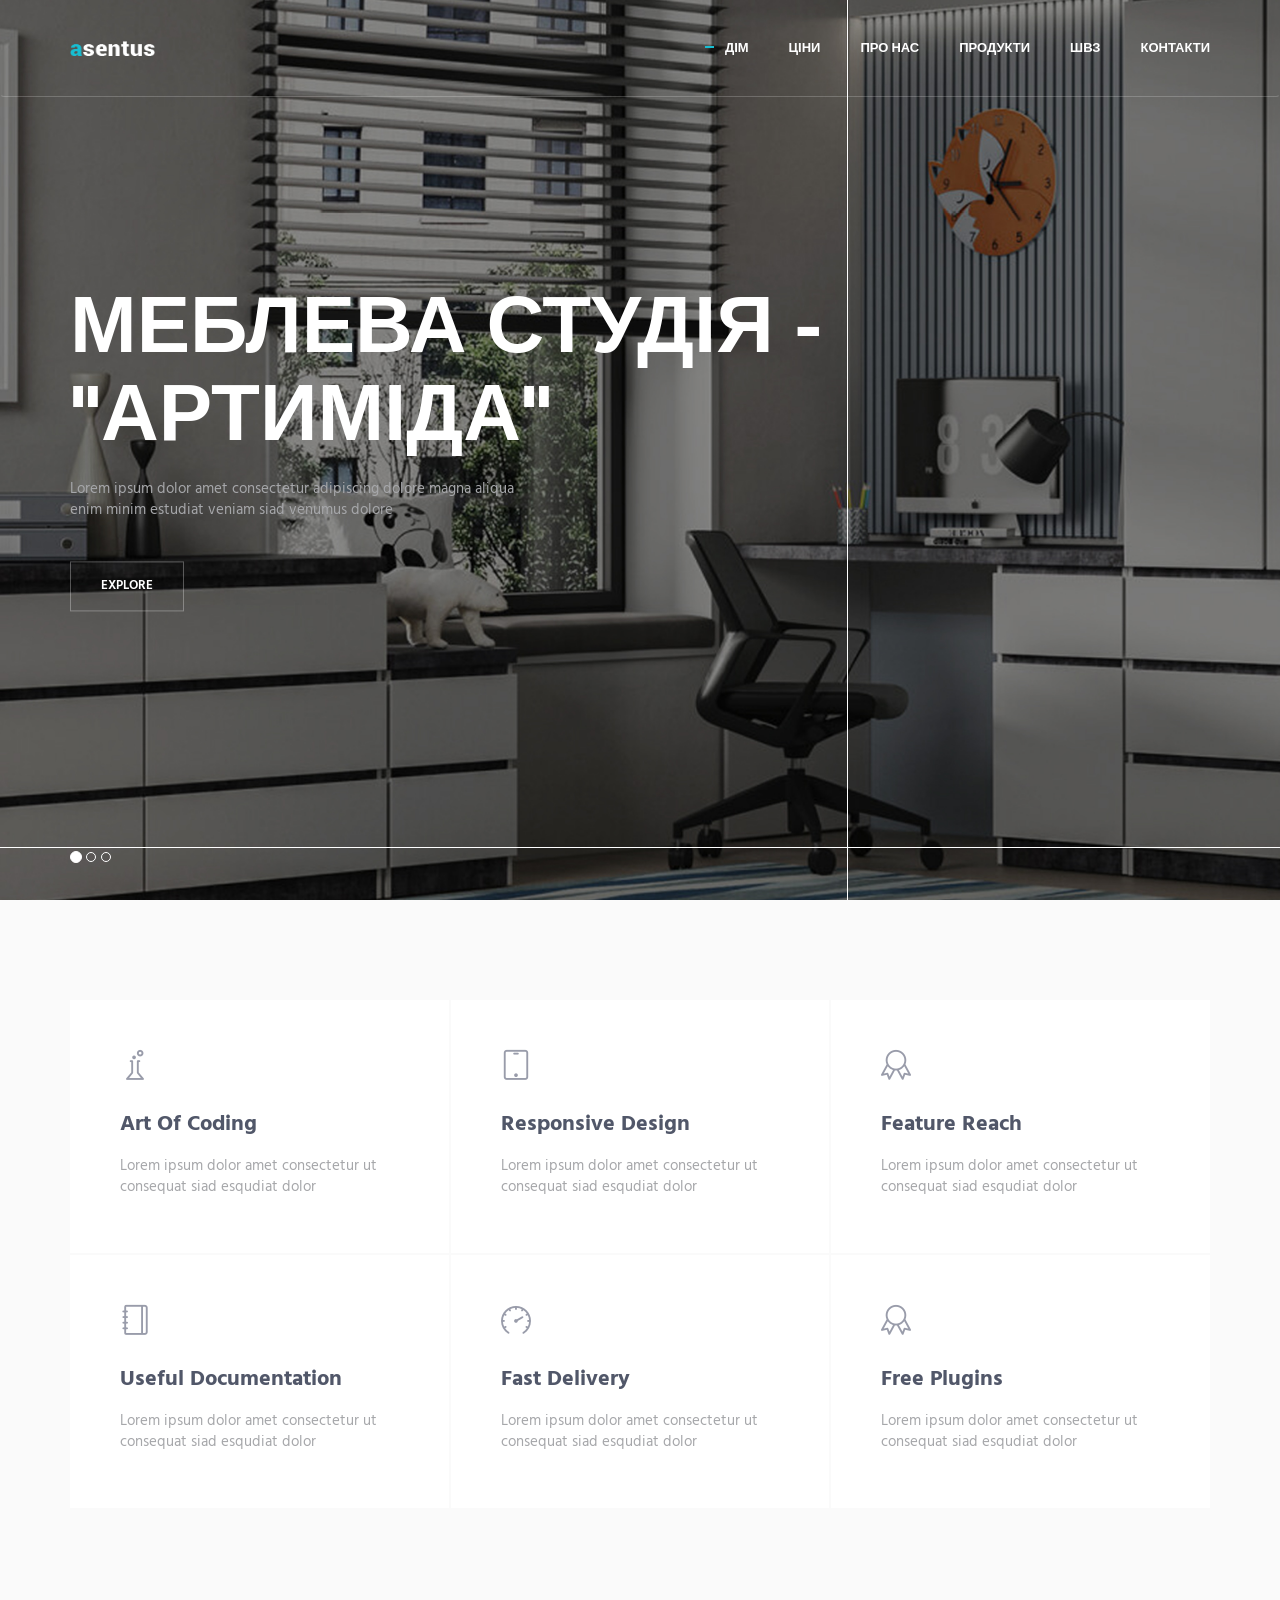
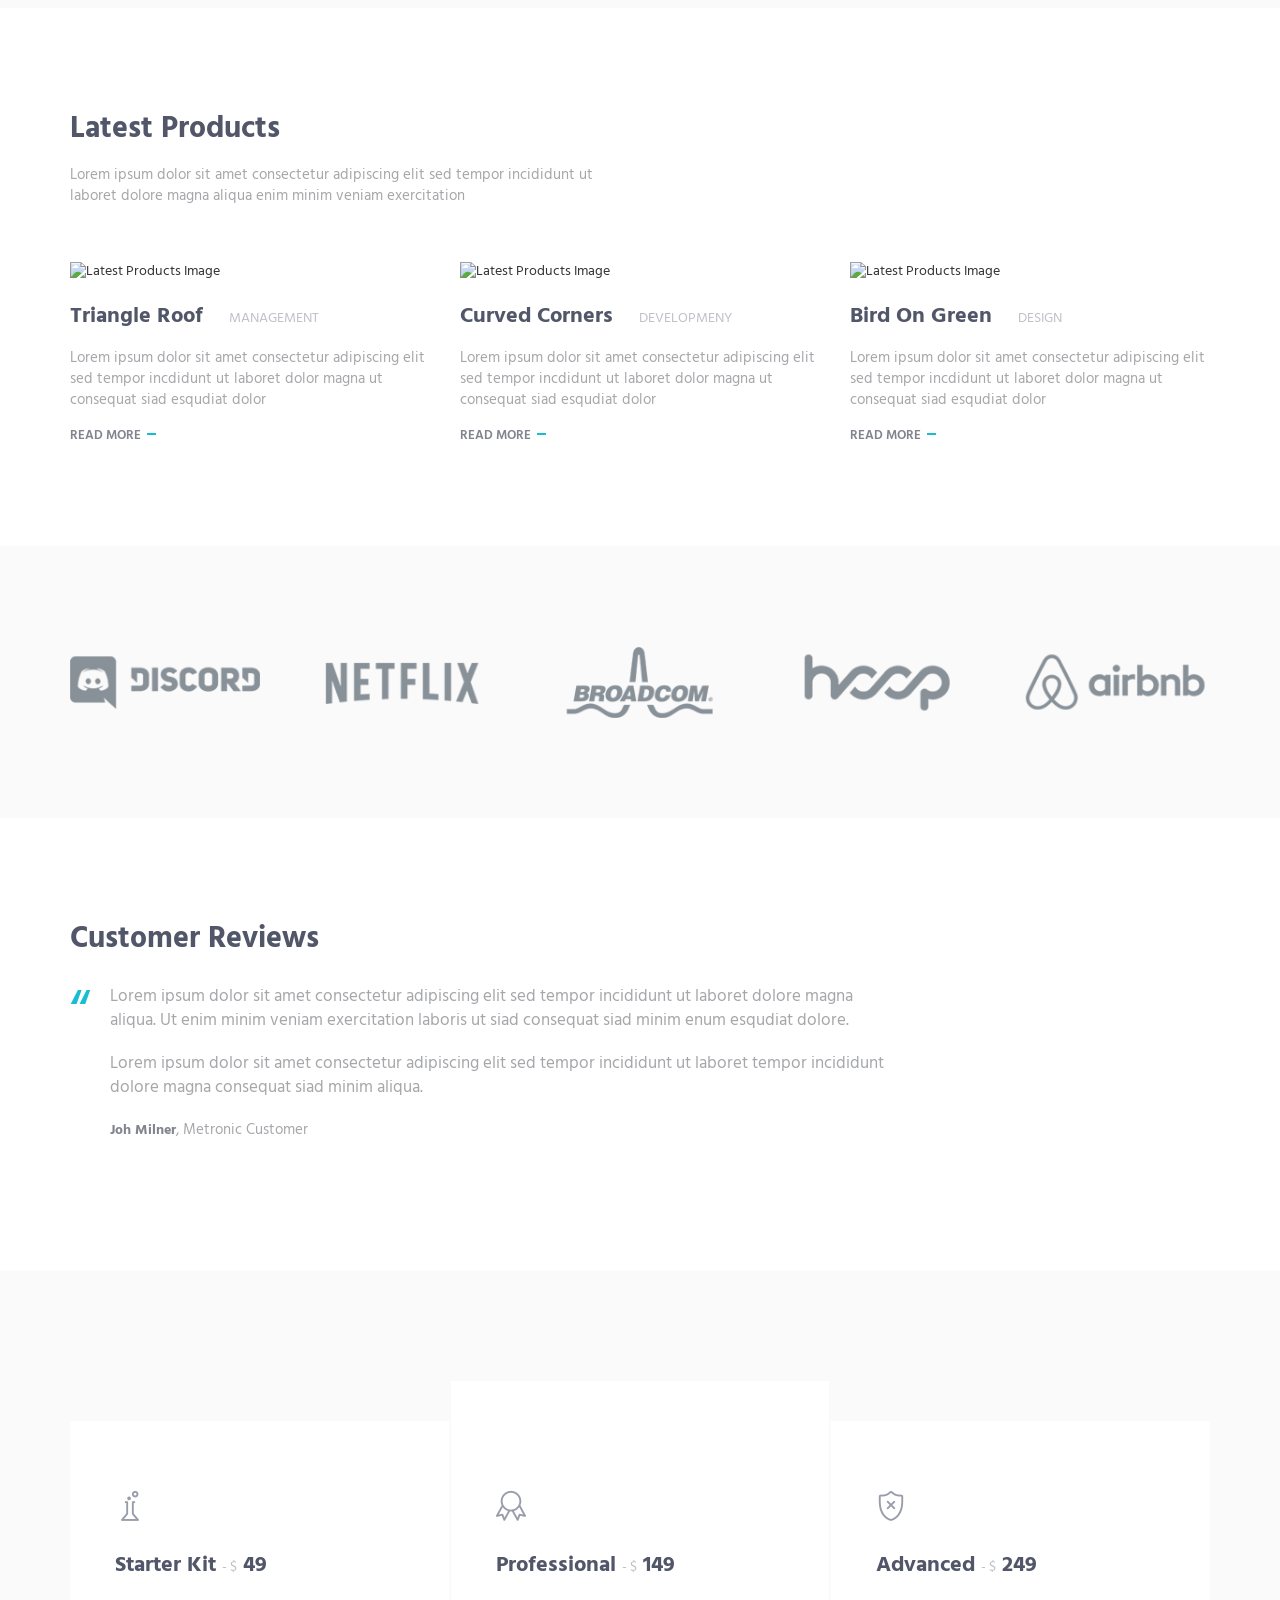
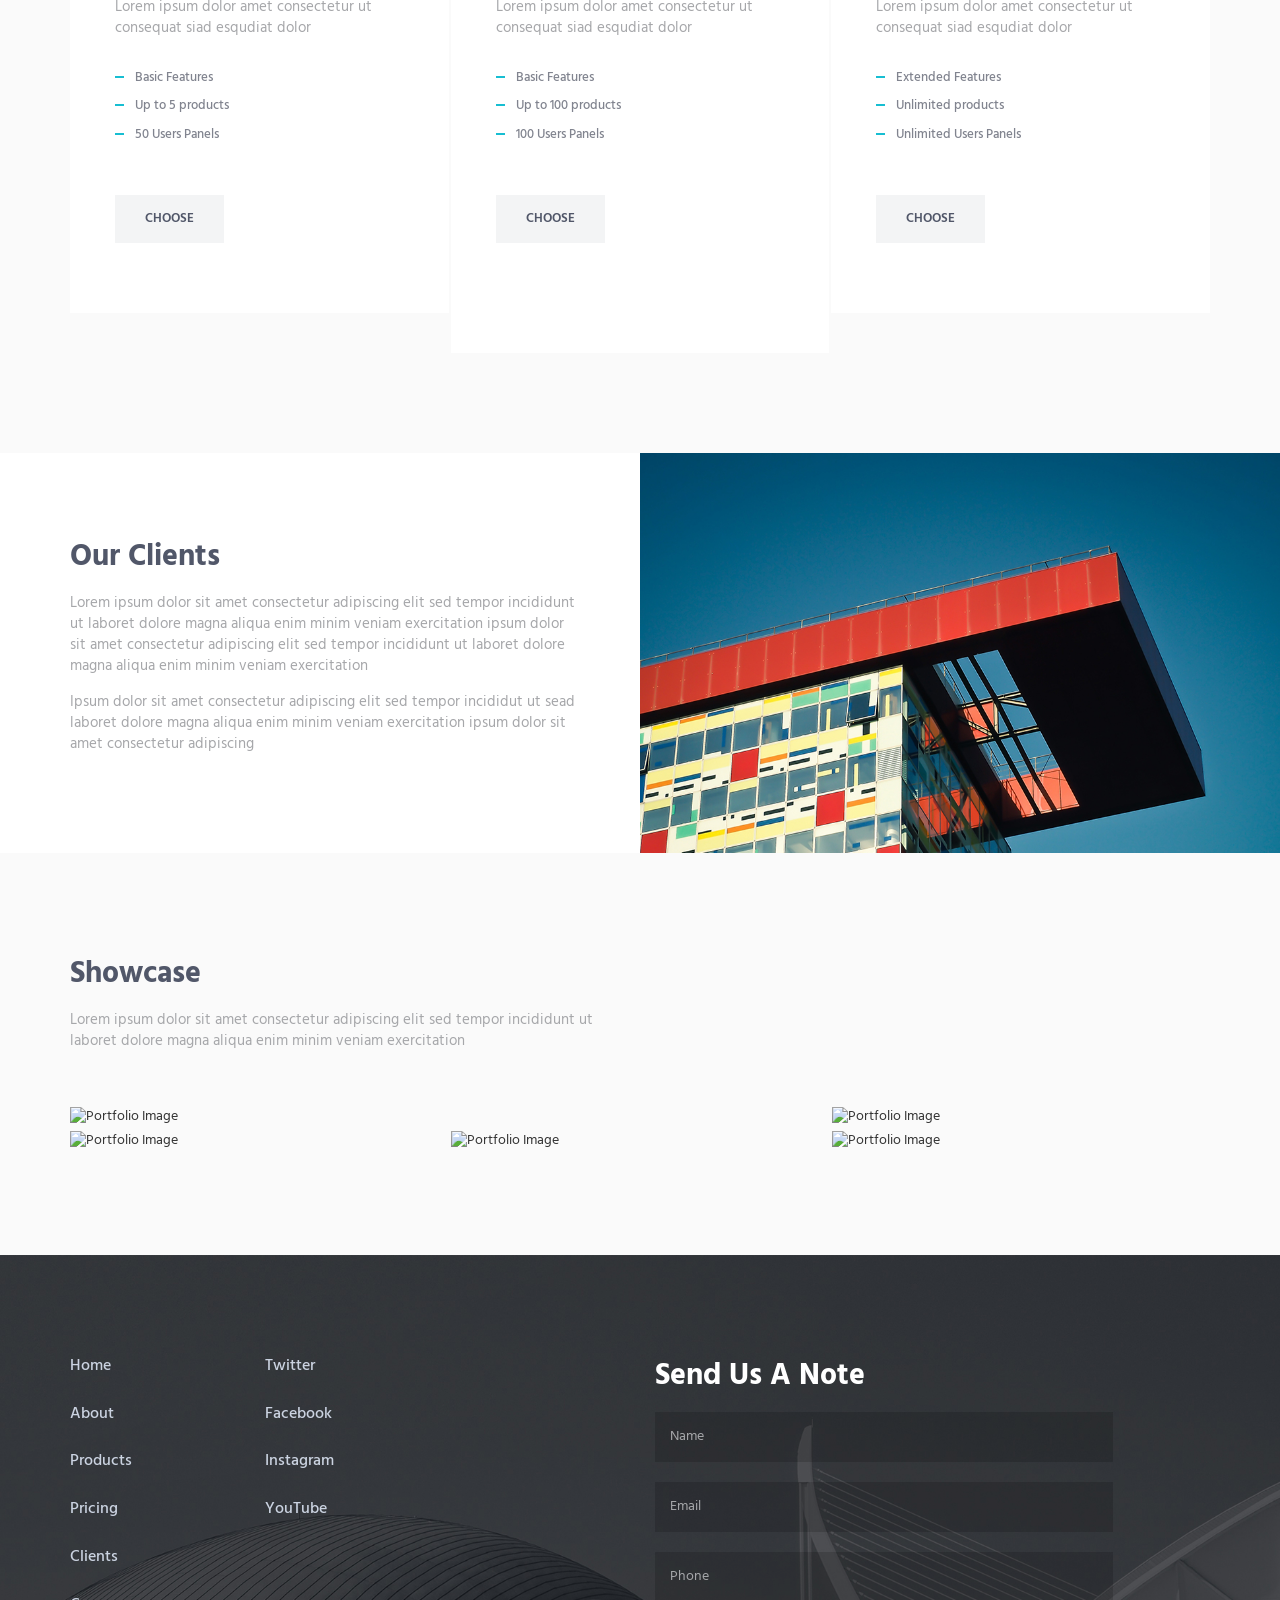
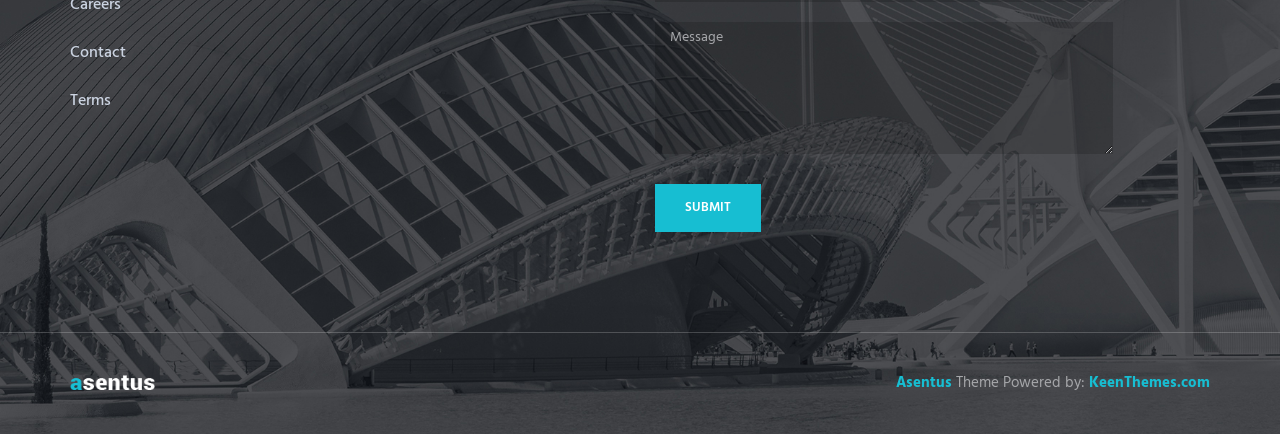
==== index.html @ 4f0d7fb8 "10" ====
<!DOCTYPE html>
<!-- ==============================
    Project:        Metronic "Asentus" Frontend Freebie - Responsive HTML Template Based On Twitter Bootstrap 3.3.4
    Version:        1.0
    Author:         KeenThemes
    Primary use:    Corporate, Business Themes.
    Email:          support@keenthemes.com
    Follow:         http://www.twitter.com/keenthemes
    Like:           http://www.facebook.com/keenthemes
    Website:        http://www.keenthemes.com
    Premium:        Premium Metronic Admin Theme: http://themeforest.net/item/metronic-responsive-admin-dashboard-template/4021469?ref=keenthemes
================================== -->
<html lang="en" class="no-js">
    <!-- BEGIN HEAD -->
    <head>
        <meta charset="utf-8"/>
        <title>Metronic "Asentus" Frontend Freebie</title>
        <meta http-equiv="X-UA-Compatible" content="IE=edge">
        <meta content="width=device-width, initial-scale=1" name="viewport"/>
        <meta content="" name="description"/>
        <meta content="" name="author"/>

        <!-- GLOBAL MANDATORY STYLES -->
        <link href="http://fonts.googleapis.com/css?family=Hind:300,400,500,600,700" rel="stylesheet" type="text/css">
        <link href="vendor/simple-line-icons/simple-line-icons.min.css" rel="stylesheet" type="text/css"/>
        <link href="vendor/bootstrap/css/bootstrap.min.css" rel="stylesheet" type="text/css"/>

        <!-- PAGE LEVEL PLUGIN STYLES -->
        <link href="css/animate.css" rel="stylesheet">
        <link href="vendor/swiper/css/swiper.min.css" rel="stylesheet" type="text/css"/>

        <!-- THEME STYLES -->
        <link href="css/layout.min.css" rel="stylesheet" type="text/css"/>

        <!-- Favicon -->
        <link rel="shortcut icon" href="favicon.ico"/>
    </head>
    <!-- END HEAD -->

    <!-- BODY -->
    <body>

        <!--========== HEADER ==========-->
        <header class="header navbar-fixed-top">
            <!-- Navbar -->
            <nav class="navbar" role="navigation">
                <div class="container">
                    <!-- Brand and toggle get grouped for better mobile display -->
                    <div class="menu-container">
                        <button type="button" class="navbar-toggle" data-toggle="collapse" data-target=".nav-collapse">
                            <span class="sr-only">Toggle navigation</span>
                            <span class="toggle-icon"></span>
                        </button>

                        <!-- Logo -->
                        <div class="logo">
                            <a class="logo-wrap" href="index.html">
                                <img class="logo-img logo-img-main" src="img/logo.png" alt="Asentus Logo">
                                <img class="logo-img logo-img-active" src="img/logo-dark.png" alt="Asentus Logo">
                            </a>
                        </div>
                        <!-- End Logo -->
                    </div>

                    <!-- Collect the nav links, forms, and other content for toggling -->
                    <div class="collapse navbar-collapse nav-collapse">
                        <div class="menu-container">
                            <ul class="navbar-nav navbar-nav-right">
                                <li class="nav-item"><a class="nav-item-child nav-item-hover active" href="index.html">Дім</a></li>
                                <li class="nav-item"><a class="nav-item-child nav-item-hover" href="pricing.html">Ціни</a></li>
                                <li class="nav-item"><a class="nav-item-child nav-item-hover" href="about.html">Про нас</a></li>
                                <li class="nav-item"><a class="nav-item-child nav-item-hover" href="products.html">Продукти</a></li>
                                <li class="nav-item"><a class="nav-item-child nav-item-hover" href="faq.html">ШВЗ</a></li>
                                <li class="nav-item"><a class="nav-item-child nav-item-hover" href="contact.html">Контакти</a></li>
                            </ul>
                        </div>
                    </div>
                    <!-- End Navbar Collapse -->
                </div>
            </nav>
            <!-- Navbar -->
        </header>
        <!--========== END HEADER ==========-->

        <!--========== SLIDER ==========-->
        <div id="carousel-example-generic" class="carousel slide" data-ride="carousel">
            <div class="container">
                <!-- Indicators -->
                <ol class="carousel-indicators">
                    <li data-target="#carousel-example-generic" data-slide-to="0" class="active"></li>
                    <li data-target="#carousel-example-generic" data-slide-to="1"></li>
                    <li data-target="#carousel-example-generic" data-slide-to="2"></li>
                </ol>
            </div>

            <!-- Wrapper for slides -->
            <div class="carousel-inner" role="listbox">
                <div class="item active">
                    <img class="img-responsive" src="img/1920x1080/mebels_fon.jpg" alt="Slider Image">
                    <div class="container">
                        <div class="carousel-centered">
                            <div class="margin-b-40">
                                <h1 class="carousel-title">Меблева студія - "Артиміда"</h1>
                                <p>Lorem ipsum dolor amet consectetur adipiscing dolore magna aliqua <br/> enim minim estudiat veniam siad venumus dolore</p>
                            </div>
                            <a href="#" class="btn-theme btn-theme-sm btn-white-brd text-uppercase">Explore</a>
                        </div>
                    </div>
                </div>
                
                <div class="item">
                    <img class="img-responsive" src="img/1920x1080/02.jpg" alt="Slider Image">
                    <div class="container">
                        <div class="carousel-centered">
                            <div class="margin-b-40">
                                <h2 class="carousel-title">Hi-Tech Design</h2>
                                <p>Lorem ipsum dolor amet consectetur adipiscing dolore magna aliqua <br/> enim minim estudiat veniam siad venumus dolore</p>
                            </div>
                            <a href="#" class="btn-theme btn-theme-sm btn-white-brd text-uppercase">Explore</a>
                        </div>
                    </div>
                </div>

                <div class="item">
                    <img class="img-responsive" src="img/1920x1080/02.jpg" alt="Slider Image">
                    <div class="container">
                        <div class="carousel-centered">
                            <div class="margin-b-40">
                                <h2 class="carousel-title">Hi-Tech Design</h2>
                                <p>Lorem ipsum dolor amet consectetur adipiscing dolore magna aliqua <br/> enim minim estudiat veniam siad venumus dolore</p>
                            </div>
                            <a href="#" class="btn-theme btn-theme-sm btn-white-brd text-uppercase">Explore</a>
                        </div>
                    </div>
                </div>

            </div>
        </div>
        <!--========== SLIDER ==========-->

        <!--========== PAGE LAYOUT ==========-->
        <!-- Service -->
        <div class="bg-color-sky-light" data-auto-height="true">
            <div class="content-lg container">
                <div class="row row-space-1 margin-b-2">
                    <div class="col-sm-4 sm-margin-b-2">
                        <div class="wow fadeInLeft" data-wow-duration=".3" data-wow-delay=".3s">
                            <div class="service" data-height="height">
                                <div class="service-element">
                                    <i class="service-icon icon-chemistry"></i>
                                </div>
                                <div class="service-info">
                                    <h3>Art Of Coding</h3>
                                    <p class="margin-b-5">Lorem ipsum dolor amet consectetur ut consequat siad esqudiat dolor</p>
                                </div>
                                <a href="#" class="content-wrapper-link"></a>    
                            </div>
                        </div>
                    </div>
                    <div class="col-sm-4 sm-margin-b-2">
                        <div class="wow fadeInLeft" data-wow-duration=".3" data-wow-delay=".2s">
                            <div class="service" data-height="height">
                                <div class="service-element">
                                    <i class="service-icon icon-screen-tablet"></i>
                                </div>
                                <div class="service-info">
                                    <h3>Responsive Design</h3>
                                    <p class="margin-b-5">Lorem ipsum dolor amet consectetur ut consequat siad esqudiat dolor</p>
                                </div>
                                <a href="#" class="content-wrapper-link"></a>    
                            </div>
                        </div>
                    </div>
                    <div class="col-sm-4">
                        <div class="wow fadeInLeft" data-wow-duration=".3" data-wow-delay=".1s">
                            <div class="service" data-height="height">
                                <div class="service-element">
                                    <i class="service-icon icon-badge"></i>
                                </div>
                                <div class="service-info">
                                    <h3>Feature Reach</h3>
                                    <p class="margin-b-5">Lorem ipsum dolor amet consectetur ut consequat siad esqudiat dolor</p>
                                </div>
                                <a href="#" class="content-wrapper-link"></a>    
                            </div>
                        </div>
                    </div>
                </div>
                <!--// end row -->

                <div class="row row-space-1">
                    <div class="col-sm-4 sm-margin-b-2">
                        <div class="wow fadeInLeft" data-wow-duration=".3" data-wow-delay=".4s">
                            <div class="service" data-height="height">
                                <div class="service-element">
                                    <i class="service-icon icon-notebook"></i>
                                </div>
                                <div class="service-info">
                                    <h3>Useful Documentation</h3>
                                    <p class="margin-b-5">Lorem ipsum dolor amet consectetur ut consequat siad esqudiat dolor</p>
                                </div>
                                <a href="#" class="content-wrapper-link"></a>    
                            </div>
                        </div>
                    </div>
                    <div class="col-sm-4 sm-margin-b-2">
                        <div class="wow fadeInLeft" data-wow-duration=".3" data-wow-delay=".5s">
                            <div class="service" data-height="height">
                                <div class="service-element">
                                    <i class="service-icon icon-speedometer"></i>
                                </div>
                                <div class="service-info">
                                    <h3>Fast Delivery</h3>
                                    <p class="margin-b-5">Lorem ipsum dolor amet consectetur ut consequat siad esqudiat dolor</p>
                                </div>
                                <a href="#" class="content-wrapper-link"></a>    
                            </div>
                        </div>
                    </div>
                    <div class="col-sm-4">
                        <div class="wow fadeInLeft" data-wow-duration=".3" data-wow-delay=".6s">
                            <div class="service" data-height="height">
                                <div class="service-element">
                                    <i class="service-icon icon-badge"></i>
                                </div>
                                <div class="service-info">
                                    <h3>Free Plugins</h3>
                                    <p class="margin-b-5">Lorem ipsum dolor amet consectetur ut consequat siad esqudiat dolor</p>
                                </div>
                                <a href="#" class="content-wrapper-link"></a>    
                            </div>
                        </div>
                    </div>
                </div>
                <!--// end row -->
            </div>
        </div>
        <!-- End Service -->

        <!-- Latest Products -->
        <div class="content-lg container">
            <div class="row margin-b-40">
                <div class="col-sm-6">
                    <h2>Latest Products</h2>
                    <p>Lorem ipsum dolor sit amet consectetur adipiscing elit sed tempor incididunt ut laboret dolore magna aliqua enim minim veniam exercitation</p>
                </div>
            </div>
            <!--// end row -->

            <div class="row">
                <!-- Latest Products -->
                <div class="col-sm-4 sm-margin-b-50">
                    <div class="margin-b-20">
                        <div class="wow zoomIn" data-wow-duration=".3" data-wow-delay=".1s">
                            <img class="img-responsive" src="img/970x647/01.jpg" alt="Latest Products Image">
                        </div>
                    </div>
                    <h4><a href="#">Triangle Roof</a> <span class="text-uppercase margin-l-20">Management</span></h4>
                    <p>Lorem ipsum dolor sit amet consectetur adipiscing elit sed tempor incdidunt ut laboret dolor magna ut consequat siad esqudiat dolor</p>
                    <a class="link" href="#">Read More</a>
                </div>
                <!-- End Latest Products -->

                <!-- Latest Products -->
                <div class="col-sm-4 sm-margin-b-50">
                    <div class="margin-b-20">
                        <div class="wow zoomIn" data-wow-duration=".3" data-wow-delay=".1s">
                            <img class="img-responsive" src="img/970x647/02.jpg" alt="Latest Products Image">
                        </div>
                    </div>
                    <h4><a href="#">Curved Corners</a> <span class="text-uppercase margin-l-20">Developmeny</span></h4>
                    <p>Lorem ipsum dolor sit amet consectetur adipiscing elit sed tempor incdidunt ut laboret dolor magna ut consequat siad esqudiat dolor</p>
                    <a class="link" href="#">Read More</a>
                </div>
                <!-- End Latest Products -->

                <!-- Latest Products -->
                <div class="col-sm-4 sm-margin-b-50">
                    <div class="margin-b-20">
                        <div class="wow zoomIn" data-wow-duration=".3" data-wow-delay=".1s">
                            <img class="img-responsive" src="img/970x647/03.jpg" alt="Latest Products Image">
                        </div>
                    </div>
                    <h4><a href="#">Bird On Green</a> <span class="text-uppercase margin-l-20">Design</span></h4>
                    <p>Lorem ipsum dolor sit amet consectetur adipiscing elit sed tempor incdidunt ut laboret dolor magna ut consequat siad esqudiat dolor</p>
                    <a class="link" href="#">Read More</a>
                </div>
                <!-- End Latest Products -->
            </div>
            <!--// end row -->
        </div>
        <!-- End Latest Products -->

        <!-- Clients -->
        <div class="bg-color-sky-light">
            <div class="content-lg container">
                <!-- Swiper Clients -->
                <div class="swiper-slider swiper-clients">
                    <!-- Swiper Wrapper -->
                    <div class="swiper-wrapper">
                        <div class="swiper-slide">
                            <img class="swiper-clients-img" src="img/clients/01.png" alt="Clients Logo">
                        </div>
                        <div class="swiper-slide">
                            <img class="swiper-clients-img" src="img/clients/02.png" alt="Clients Logo">
                        </div>
                        <div class="swiper-slide">
                            <img class="swiper-clients-img" src="img/clients/03.png" alt="Clients Logo">
                        </div>
                        <div class="swiper-slide">
                            <img class="swiper-clients-img" src="img/clients/04.png" alt="Clients Logo">
                        </div>
                        <div class="swiper-slide">
                            <img class="swiper-clients-img" src="img/clients/05.png" alt="Clients Logo">
                        </div>
                        <div class="swiper-slide">
                            <img class="swiper-clients-img" src="img/clients/06.png" alt="Clients Logo">
                        </div>
                    </div>
                    <!-- End Swiper Wrapper -->
                </div>
                <!-- End Swiper Clients -->
            </div>
        </div>
        <!-- End Clients -->

        <!-- Testimonials -->
        <div class="content-lg container">
            <div class="row">
                <div class="col-sm-9">
                    <h2>Customer Reviews</h2>

                    <!-- Swiper Testimonials -->
                    <div class="swiper-slider swiper-testimonials">
                        <!-- Swiper Wrapper -->
                        <div class="swiper-wrapper">
                            <div class="swiper-slide">
                                <blockquote class="blockquote">
                                    <div class="margin-b-20">
                                        Lorem ipsum dolor sit amet consectetur adipiscing elit sed tempor incididunt ut laboret dolore magna aliqua. Ut enim minim veniam exercitation laboris ut siad consequat siad minim enum esqudiat dolore.
                                    </div>
                                    <div class="margin-b-20">
                                        Lorem ipsum dolor sit amet consectetur adipiscing elit sed tempor incididunt ut laboret tempor incididunt dolore magna consequat siad minim aliqua.
                                    </div>
                                    <p><span class="fweight-700 color-link">Joh Milner</span>, Metronic Customer</p>
                                </blockquote>
                            </div>
                            <div class="swiper-slide">
                                <blockquote class="blockquote">
                                    <div class="margin-b-20">
                                        Duis aute irure dolor in reprehenderit in voluptate velit esse cillum dolore eu fugiat nulla pariatur. Excepteur sint occaecat cupidatat non proident, sunt in culpa qui officia deserunt mollit anim id est laborum.
                                    </div>
                                    <div class="margin-b-20">
                                        Ut enim ad minim veniam, quis nostrud exercitation ullamco laboris nisi ut aliquip ex ea commodo consequat.
                                    </div>
                                    <p><span class="fweight-700 color-link">Alex Clarson</span>, Metronic Customer</p>
                                </blockquote>
                            </div>
                        </div>
                        <!-- End Swiper Wrapper -->

                        <!-- Pagination -->
                        <div class="swiper-testimonials-pagination"></div>
                    </div>
                    <!-- End Swiper Testimonials -->
                </div>
            </div>
            <!--// end row -->
        </div>
        <!-- End Testimonials -->

        <!-- Pricing -->
        <div class="bg-color-sky-light">
            <div class="content-lg container">
                <div class="row row-space-1">
                    <div class="col-sm-4 sm-margin-b-2">
                        <!-- Pricing -->
                        <div class="pricing">
                            <div class="margin-b-30">
                                <i class="pricing-icon icon-chemistry"></i>
                                <h3>Starter Kit <span> - $</span> 49</h3>
                                <p>Lorem ipsum dolor amet consectetur ut consequat siad esqudiat dolor</p>
                            </div>
                            <ul class="list-unstyled pricing-list margin-b-50">
                                <li class="pricing-list-item">Basic Features</li>
                                <li class="pricing-list-item">Up to 5 products</li>
                                <li class="pricing-list-item">50 Users Panels</li>
                            </ul>
                            <a href="pricing.html" class="btn-theme btn-theme-sm btn-default-bg text-uppercase">Choose</a>
                        </div>
                        <!-- End Pricing -->
                    </div>
                    <div class="col-sm-4 sm-margin-b-2">
                        <!-- Pricing -->
                        <div class="pricing pricing-active">
                            <div class="margin-b-30">
                                <i class="pricing-icon icon-badge"></i>
                                <h3>Professional <span> - $</span> 149</h3>
                                <p>Lorem ipsum dolor amet consectetur ut consequat siad esqudiat dolor</p>
                            </div>
                            <ul class="list-unstyled pricing-list margin-b-50">
                                <li class="pricing-list-item">Basic Features</li>
                                <li class="pricing-list-item">Up to 100 products</li>
                                <li class="pricing-list-item">100 Users Panels</li>
                            </ul>
                            <a href="pricing.html" class="btn-theme btn-theme-sm btn-default-bg text-uppercase">Choose</a>
                        </div>
                        <!-- End Pricing -->
                    </div>
                    <div class="col-sm-4">
                        <!-- Pricing -->
                        <div class="pricing">
                            <div class="margin-b-30">
                                <i class="pricing-icon icon-shield"></i>
                                <h3>Advanced <span> - $</span> 249</h3>
                                <p>Lorem ipsum dolor amet consectetur ut consequat siad esqudiat dolor</p>
                            </div>
                            <ul class="list-unstyled pricing-list margin-b-50">
                                <li class="pricing-list-item">Extended Features</li>
                                <li class="pricing-list-item">Unlimited products</li>
                                <li class="pricing-list-item">Unlimited Users Panels</li>
                            </ul>
                            <a href="pricing.html" class="btn-theme btn-theme-sm btn-default-bg text-uppercase">Choose</a>
                        </div>
                        <!-- End Pricing -->
                    </div>
                </div>
                <!--// end row -->
            </div>
        </div>
        <!-- End Pricing -->

        <!-- Promo Section -->
        <div class="promo-section overflow-h">
            <div class="container">
                <div class="clearfix">
                    <div class="ver-center">
                        <div class="ver-center-aligned">
                            <div class="promo-section-col">
                                <h2>Our Clients</h2>
                                <p>Lorem ipsum dolor sit amet consectetur adipiscing elit sed tempor incididunt ut laboret dolore magna aliqua enim minim veniam exercitation ipsum dolor sit amet consectetur adipiscing elit sed tempor incididunt ut laboret dolore magna aliqua enim minim veniam exercitation</p>
                                <p>Ipsum dolor sit amet consectetur adipiscing elit sed tempor incididut ut sead laboret dolore magna aliqua enim minim veniam exercitation ipsum dolor sit amet consectetur adipiscing</p>
                            </div>
                        </div>
                    </div>
                </div>
            </div>
            <div class="promo-section-img-right">
                <img class="img-responsive" src="img/970x970/01.jpg" alt="Content Image">
            </div>
        </div>
        <!-- End Promo Section -->

        <!-- Work -->
        <div class="bg-color-sky-light overflow-h">
            <div class="content-lg container">
                <div class="row margin-b-40">
                    <div class="col-sm-6">
                        <h2>Showcase</h2>
                        <p>Lorem ipsum dolor sit amet consectetur adipiscing elit sed tempor incididunt ut laboret dolore magna aliqua enim minim veniam exercitation</p>
                    </div>
                </div>
                <!--// end row -->

                <!-- Masonry Grid -->
                <div class="masonry-grid">
                    <div class="masonry-grid-sizer col-xs-6 col-sm-6 col-md-1"></div>
                    <div class="masonry-grid-item col-xs-12 col-sm-6 col-md-8">
                        <!-- Work -->
                        <div class="work wow fadeInUp" data-wow-duration=".3" data-wow-delay=".1s">
                            <div class="work-overlay">
                                <img class="full-width img-responsive" src="img/800x400/01.jpg" alt="Portfolio Image">
                            </div>
                            <div class="work-content">
                                <h3 class="color-white margin-b-5">Art Of Coding</h3>
                                <p class="color-white margin-b-0">Lorem ipsum dolor sit amet consectetur adipiscing</p>
                            </div>
                            <a class="content-wrapper-link" href="#"></a>
                        </div>
                        <!-- End Work -->
                    </div>
                    <div class="masonry-grid-item col-xs-6 col-sm-6 col-md-4">
                        <!-- Work -->
                        <div class="work wow fadeInUp" data-wow-duration=".3" data-wow-delay=".2s">
                            <div class="work-overlay">
                                <img class="full-width img-responsive" src="img/397x400/01.jpg" alt="Portfolio Image">
                            </div>
                            <div class="work-content">
                                <h3 class="color-white margin-b-5">Clean Design</h3>
                                <p class="color-white margin-b-0">Lorem ipsum dolor sit amet consectetur adipiscing</p>
                            </div>
                            <a class="content-wrapper-link" href="#"></a>
                        </div>
                        <!-- End Work -->
                    </div>
                    <div class="masonry-grid-item col-xs-6 col-sm-6 col-md-4">
                        <!-- Work -->
                        <div class="work wow fadeInUp" data-wow-duration=".3" data-wow-delay=".3s">
                            <div class="work-overlay">
                                <img class="full-width img-responsive" src="img/397x300/01.jpg" alt="Portfolio Image">
                            </div>
                            <div class="work-content">
                                <h3 class="color-white margin-b-5">Clean Design</h3>
                                <p class="color-white margin-b-0">Lorem ipsum dolor sit amet consectetur adipiscing</p>
                            </div>
                            <a class="content-wrapper-link" href="#"></a>
                        </div>
                        <!-- End Work -->
                    </div>
                    <div class="masonry-grid-item col-xs-6 col-sm-6 col-md-4">
                        <!-- Work -->
                        <div class="work wow fadeInUp" data-wow-duration=".3" data-wow-delay=".4s">
                            <div class="work-overlay">
                                <img class="full-width img-responsive" src="img/397x300/02.jpg" alt="Portfolio Image">
                            </div>
                            <div class="work-content">
                                <h3 class="color-white margin-b-5">Clean Design</h3>
                                <p class="color-white margin-b-0">Lorem ipsum dolor sit amet consectetur adipiscing</p>
                            </div>
                            <a class="content-wrapper-link" href="#"></a>
                        </div>
                        <!-- End Work -->
                    </div>
                    <div class="masonry-grid-item col-xs-6 col-sm-6 col-md-4">
                        <!-- Work -->
                        <div class="work wow fadeInUp" data-wow-duration=".3" data-wow-delay=".5s">
                            <div class="work-overlay">
                                <img class="full-width img-responsive" src="img/397x300/03.jpg" alt="Portfolio Image">
                            </div>
                            <div class="work-content">
                                <h3 class="color-white margin-b-5">Clean Design</h3>
                                <p class="color-white margin-b-0">Lorem ipsum dolor sit amet consectetur adipiscing</p>
                            </div>
                            <a class="content-wrapper-link" href="#"></a>
                        </div>
                        <!-- End Work -->
                    </div>
                </div>
                <!-- End Masonry Grid -->
            </div>
        </div>
        <!-- End Work -->
        <!--========== END PAGE LAYOUT ==========-->

        <!--========== FOOTER ==========-->
        <footer class="footer">
            <!-- Links -->
            <div class="footer-seperator">
                <div class="content-lg container">
                    <div class="row">
                        <div class="col-sm-2 sm-margin-b-50">
                            <!-- List -->
                            <ul class="list-unstyled footer-list">
                                <li class="footer-list-item"><a class="footer-list-link" href="#">Home</a></li>
                                <li class="footer-list-item"><a class="footer-list-link" href="#">About</a></li>
                                <li class="footer-list-item"><a class="footer-list-link" href="#">Products</a></li>
                                <li class="footer-list-item"><a class="footer-list-link" href="#">Pricing</a></li>
                                <li class="footer-list-item"><a class="footer-list-link" href="#">Clients</a></li>
                                <li class="footer-list-item"><a class="footer-list-link" href="#">Careers</a></li>
                                <li class="footer-list-item"><a class="footer-list-link" href="#">Contact</a></li>
                                <li class="footer-list-item"><a class="footer-list-link" href="#">Terms</a></li>
                            </ul>
                            <!-- End List -->
                        </div>
                        <div class="col-sm-4 sm-margin-b-30">
                            <!-- List -->
                            <ul class="list-unstyled footer-list">
                                <li class="footer-list-item"><a class="footer-list-link" href="#">Twitter</a></li>
                                <li class="footer-list-item"><a class="footer-list-link" href="#">Facebook</a></li>
                                <li class="footer-list-item"><a class="footer-list-link" href="#">Instagram</a></li>
                                <li class="footer-list-item"><a class="footer-list-link" href="#">YouTube</a></li>
                            </ul>
                            <!-- End List -->
                        </div>
                        <div class="col-sm-5 sm-margin-b-30">
                            <h2 class="color-white">Send Us A Note</h2>
                            <input type="text" class="form-control footer-input margin-b-20" placeholder="Name" required>
                            <input type="email" class="form-control footer-input margin-b-20" placeholder="Email" required>
                            <input type="text" class="form-control footer-input margin-b-20" placeholder="Phone" required>
                            <textarea class="form-control footer-input margin-b-30" rows="6" placeholder="Message" required></textarea>
                            <button type="submit" class="btn-theme btn-theme-sm btn-base-bg text-uppercase">Submit</button>
                        </div>
                    </div>
                    <!--// end row -->
                </div>
            </div>
            <!-- End Links -->

            <!-- Copyright -->
            <div class="content container">
                <div class="row">
                    <div class="col-xs-6">
                        <img class="footer-logo" src="img/logo.png" alt="Asentus Logo">
                    </div>
                    <div class="col-xs-6 text-right">
                        <p class="margin-b-0"><a class="color-base fweight-700" href="http://keenthemes.com/preview/asentus/">Asentus</a> Theme Powered by: <a class="color-base fweight-700" href="http://www.keenthemes.com/">KeenThemes.com</a></p>
                    </div>
                </div>
                <!--// end row -->
            </div>
            <!-- End Copyright -->
        </footer>
        <!--========== END FOOTER ==========-->

        <!-- Back To Top -->
        <a href="javascript:void(0);" class="js-back-to-top back-to-top">Top</a>

        <!-- JAVASCRIPTS(Load javascripts at bottom, this will reduce page load time) -->
        <!-- CORE PLUGINS -->
        <script src="vendor/jquery.min.js" type="text/javascript"></script>
        <script src="vendor/jquery-migrate.min.js" type="text/javascript"></script>
        <script src="vendor/bootstrap/js/bootstrap.min.js" type="text/javascript"></script>

        <!-- PAGE LEVEL PLUGINS -->
        <script src="vendor/jquery.easing.js" type="text/javascript"></script>
        <script src="vendor/jquery.back-to-top.js" type="text/javascript"></script>
        <script src="vendor/jquery.smooth-scroll.js" type="text/javascript"></script>
        <script src="vendor/jquery.wow.min.js" type="text/javascript"></script>
        <script src="vendor/swiper/js/swiper.jquery.min.js" type="text/javascript"></script>
        <script src="vendor/masonry/jquery.masonry.pkgd.min.js" type="text/javascript"></script>
        <script src="vendor/masonry/imagesloaded.pkgd.min.js" type="text/javascript"></script>

        <!-- PAGE LEVEL SCRIPTS -->
        <script src="js/layout.min.js" type="text/javascript"></script>
        <script src="js/components/wow.min.js" type="text/javascript"></script>
        <script src="js/components/swiper.min.js" type="text/javascript"></script>
        <script src="js/components/masonry.min.js" type="text/javascript"></script>

    </body>
    <!-- END BODY -->
</html>
---- css/layout.min.css ----
@charset "UTF-8";.blockquote,.btn-theme,p{line-height:1.4}.btn-theme.active.focus,.btn-theme.active:focus,.btn-theme.focus,.btn-theme:active.focus,.btn-theme:active:focus,.btn-theme:focus,:active,:focus,a,a:active,a:focus,a:hover{outline:0}.btn-theme:hover,.service .service-element,.service .service-info,.service:hover .service-element,.service:hover .service-info{transition-duration:.3s;transition-property:all;transition-timing-function:cubic-bezier(.7,1,.7,1)}.blockquote,.header .nav-item-child,.link,a,body,em,h1,h2,h3,h4,h5,h6,li,li a,p,span{font-family:Hind,sans-serif}.back-to-top:focus,.back-to-top:hover,.btn-theme.focus,.btn-theme:focus,.btn-theme:hover,.content-wrapper-link,.header .logo-wrap:focus,.header .logo-wrap:hover,a:active,a:focus,a:hover,h1>a:focus,h2>a:focus,h3>a:focus,h4>a:focus,h5>a:focus,h6>a:focus{text-decoration:none}.back-to-top,.carousel-title,.header .nav-item-child,.link{text-transform:uppercase}.container-full-width:after,.masonry-grid:after{clear:both}html{overflow-x:hidden}body,html,html a{-webkit-font-smoothing:antialiased}p{font-size:15px;font-weight:400;color:#a6a7aa;margin-bottom:15px}em,li,li a{font-size:16px;font-weight:500;color:#515769}a{color:#81848f}a:active,a:focus,a:hover{color:#999caa}.link{position:relative;font-size:13px;font-weight:600}.link:after{position:absolute;top:8px;right:-15px;width:9px;height:2px;background:#17bed2;content:" "}span{font-size:14px;font-weight:400;color:#bfc1c7}h1,h2,h3,h4,h5,h6{font-weight:700;color:#515769;line-height:1.4;margin:0 0 15px}h1>a,h2>a,h3>a,h4>a,h5>a,h6>a{color:#515769}h1>a:hover,h2>a:hover,h3>a:hover,h4>a:hover,h5>a:hover,h6>a:hover{color:#999caa;text-decoration:none}h1{font-size:40px}h2{font-size:30px}h3,h4{font-size:22px}::selection{color:#fff;background:#17bed2;text-shadow:none}::-webkit-selection{color:#fff;background:#17bed2;text-shadow:none}::-moz-selection{color:#fff;background:#17bed2;text-shadow:none}.section-seperator{border-bottom:1px solid #edf0f2}.content-wrapper-link{position:absolute;top:0;left:0;right:0;bottom:0;display:block;z-index:3}.blockquote{position:relative;font-size:17px;font-weight:400;color:#a6a7aa;border-left:none;margin-left:20px}.blockquote:before{position:absolute;top:0;left:-20px;font-size:60px;display:inline-block;color:#17bed2;content:'“'}.btn-theme{position:relative;display:inline-block;text-align:center;background-image:none;border-style:solid;white-space:nowrap;vertical-align:middle;-ms-touch-action:manipulation;touch-action:manipulation;cursor:pointer;-webkit-user-select:none;-moz-user-select:none;-ms-user-select:none;user-select:none}.btn-theme.active,.btn-theme:active{background-image:none;outline:0}.btn-theme.disabled,.btn-theme[disabled],fieldset[disabled] .btn-theme{cursor:not-allowed;box-shadow:none;opacity:.65;pointer-events:none}.btn-white-brd{color:#fff;background:0 0;border-color:rgba(255,255,255,.3);border-width:1px}.btn-white-brd.focus,.btn-white-brd:focus,.btn-white-brd:hover{color:#515769;background:#fff;border-color:transparent}.btn-default-bg{color:#515769;background:#f3f4f5;border-color:transparent;border-width:0}.btn-base-bg,.btn-default-bg.focus,.btn-default-bg:focus,.btn-default-bg:hover{background:#17bed2;color:#fff;border-color:transparent}.btn-base-bg{border-width:0}.btn-base-bg.focus,.btn-base-bg:focus,.btn-base-bg:hover{color:#fff;background:#63cbd7;border-color:transparent}.footer .footer-seperator,.header .navbar{border-bottom:1px solid rgba(255,255,255,.2)}.btn-theme-sm{font-size:13px;font-weight:600;padding:15px 30px}.pricing{padding:70px 45px;background:#fff;margin-top:50px}@media (max-width:768px){.pricing{margin-top:0}}.pricing.pricing-active{padding-top:110px;padding-bottom:110px;margin-top:10px}@media (max-width:768px){.pricing.pricing-active{margin-top:0}}.pricing .pricing-icon{display:block;font-size:30px;color:#999caa;margin-bottom:30px}.pricing .pricing-list-item{position:relative;font-size:13px;color:#81848f;padding-left:20px;margin-bottom:10px}.pricing .pricing-list-item:before{position:absolute;top:7px;left:0;width:9px;height:2px;background:#17bed2;content:" ";margin-right:10px}@media (max-width:991px){.promo-section .promo-section-col{padding-top:100px;padding-bottom:100px}}@media (min-width:992px){.promo-section{position:relative;height:400px}.promo-section .promo-section-col{width:45%}.promo-section .promo-section-img-left{position:absolute;top:0;right:50%}.promo-section .promo-section-img-right{position:absolute;top:0;left:50%}.promo-section .ver-center{display:table;height:400px}.promo-section .ver-center-aligned{display:table-cell;vertical-align:middle}}.service{background:#fff;padding:50px}.service .service-element,.service .service-info{-webkit-transform:translate3d(0,0,0);-moz-transform:translate3d(0,0,0);transform:translate3d(0,0,0)}.service .service-icon{display:block;font-size:30px;color:#999caa;margin-bottom:30px}.header .logo-img,.header .logo-img-main,.header .logo-wrap{display:inline-block}.service:hover .service-element{opacity:0;-webkit-transform:translate3d(0,-100%,0);-moz-transform:translate3d(0,-100%,0);transform:translate3d(0,-100%,0)}.service:hover .service-info{-webkit-transform:translate3d(0,-30%,0);-moz-transform:translate3d(0,-30%,0);transform:translate3d(0,-30%,0)}.work,.work .work-overlay{position:relative}.work .work-content,.work .work-overlay:before{position:absolute;transition-property:all;transition-timing-function:cubic-bezier(.7,1,.7,1);transition-duration:.3s;left:0}.work .work-overlay:before{top:0;width:100%;height:100%;background:0 0;content:" "}.work .work-content{bottom:0;opacity:0;padding:25px;-webkit-transform:translate3d(0,20px,0);-moz-transform:translate3d(0,20px,0);transform:translate3d(0,20px,0)}.work:hover .work-overlay:before{background:rgba(0,0,0,.5);transition-duration:.3s;transition-property:all;transition-timing-function:cubic-bezier(.7,1,.7,1)}.work:hover .work-content{opacity:1;-webkit-transform:translate3d(0,0,0);-moz-transform:translate3d(0,0,0);transform:translate3d(0,0,0);transition-duration:.3s;transition-property:all;transition-timing-function:cubic-bezier(.7,1,.7,1)}.footer{background:url(../img/1920x1080/03.jpg) center center no-repeat;background-size:cover}.footer .footer-list{margin-bottom:0}.footer .footer-list-item{color:#cbd3e1;margin-bottom:25px}.footer .footer-list-link{color:#cbd3e1}.footer .footer-list-link:hover{color:#fff}.footer .footer-input{background:rgba(0,0,0,.15)}.footer .footer-logo{width:85px;height:auto}.navbar-fixed-top .navbar-collapse{max-height:100%}.header .navbar{margin-bottom:0;transition-duration:.3s;transition-property:all;transition-timing-function:cubic-bezier(.7,1,.7,1)}.header .navbar-toggle{width:25px;height:25px;border:none;padding:0;margin:35px 0}.header .navbar-toggle .toggle-icon{position:relative;width:21px;height:1px;display:inline-block;background:#515769;transition-duration:.3s;transition-property:all;transition-timing-function:cubic-bezier(.7,1,.7,1)}.header .navbar-toggle .toggle-icon:after,.header .navbar-toggle .toggle-icon:before{position:absolute;left:0;background:#515769;content:" "}.header .navbar-toggle .toggle-icon:before{width:10px;height:1px;bottom:10px;-webkit-transform:rotate(0);-moz-transform:rotate(0);transform:rotate(0);transition-duration:.3s;transition-property:all;transition-timing-function:cubic-bezier(.7,1,.7,1)}.header .navbar-toggle .toggle-icon:after{width:16px;height:1px;top:-5px;-webkit-transform:rotate(0);-moz-transform:rotate(0);transform:rotate(0);transition-duration:.3s;transition-property:all;transition-timing-function:cubic-bezier(.7,1,.7,1)}.header .navbar-toggle:hover .toggle-icon{background:#17bed2;transition-duration:.3s;transition-property:all;transition-timing-function:cubic-bezier(.7,1,.7,1)}.header .navbar-toggle:hover .toggle-icon:after,.header .navbar-toggle:hover .toggle-icon:before{width:21px;height:1px;background:#17bed2;transition-duration:.3s;transition-property:all;transition-timing-function:cubic-bezier(.7,1,.7,1)}.header .logo-img-active,.header .logo-img-main,.header .nav-item .nav-item-hover.active:after,.header .nav-item:hover .nav-item-hover:after{transition-duration:.4s;transition-property:all;transition-timing-function:cubic-bezier(.7,1,.7,1)}.header .navbar-toggle:hover .toggle-icon.is-clicked{background:rgba(81,87,105,0)}.header .logo{width:100px;height:100px;float:left;max-height:95px;line-height:65px}.header .logo-wrap{padding:15px 0}.header .logo-img{width:85px;height:auto;max-width:100%;max-height:100%;vertical-align:middle}.header .logo-img-active{display:none}.header .nav-item,.header .nav-item-child{display:block;position:relative}.header .navbar-nav{padding-left:0;margin-bottom:0;list-style:none}.header .nav-item:last-child .nav-item-child{padding-right:0}.header .nav-item .nav-item-hover.active:after,.header .nav-item:hover .nav-item-hover:after{opacity:1}.header .nav-item-child{font-size:13px;font-weight:600;color:#fff;line-height:55px;padding:20px;transition-duration:.3s;transition-property:all;transition-timing-function:cubic-bezier(.7,1,.7,1)}.header .nav-item-hover{position:relative}.header .nav-item-hover:after{position:absolute;top:45px;left:0;width:9px;height:2px;background:#17bed2;opacity:0;content:" ";transition-duration:.4s;transition-property:all;transition-timing-function:cubic-bezier(.7,1,.7,1)}@media (max-width:991px){.header{background:#fff}.header .navbar-toggle{display:block}.header .navbar-collapse.collapse{display:none!important}.header .navbar-collapse.collapse.in{display:block!important}.header .nav-collapse{padding-left:0;padding-right:0}.header .navbar-nav{margin:0;float:none}.header .navbar-nav .nav-item{float:none}.header .menu-container:after,.header .menu-container:before{content:" ";display:table}.header .menu-container:after{clear:both}.header .logo .logo-img-main{display:none}.header .logo .logo-img-active{display:inline-block}.header .nav-item-child{color:#515769;line-height:1.4;padding:12px 12px 12px 15px}.header .nav-item-hover:after{position:absolute;top:19px}}@media (max-width:767px){.header .menu-container{padding-left:15px;padding-right:15px;margin-left:0;margin-right:0}.header .navbar>.container,.header .navbar>.container>.nav-collapse{padding-left:0;padding-right:0;margin-left:0;margin-right:0}.header .navbar>.container{width:auto}}@media (min-width:992px){.header .navbar-nav-right{float:right}.page-on-scroll .header .navbar{background:#fff;border-bottom-color:#f0f0f0;transition-duration:.3s;transition-property:all;transition-timing-function:cubic-bezier(.7,1,.7,1)}.page-on-scroll .header .logo-img-active,.page-on-scroll .header .logo-img-main{transition-duration:.4s;transition-property:all;transition-timing-function:cubic-bezier(.7,1,.7,1)}.page-on-scroll .header .logo-img-main{display:none}.page-on-scroll .header .logo-img-active{display:inline-block}.page-on-scroll .header .nav-item-child{color:#515769;transition-duration:.3s;transition-property:all;transition-timing-function:cubic-bezier(.7,1,.7,1)}}.contact-list>li{font-size:13px;color:#81848f;margin-bottom:10px}.back-to-top,.back-to-top:hover{color:#fff;transition-property:all;transition-timing-function:cubic-bezier(.7,1,.7,1);transition-duration:.3s}.back-to-top{position:fixed;right:10px;bottom:10px;display:inline-block;z-index:9;width:40px;height:40px;font-size:11px;font-weight:400;text-align:center;line-height:3;letter-spacing:1px;background:#515769;border-radius:3px;visibility:hidden;opacity:0;padding:5px;-webkit-transform:translate3d(0,50px,0);-moz-transform:translate3d(0,50px,0);transform:translate3d(0,50px,0)}.back-to-top.back-to-top-is-visible{visibility:visible;opacity:.6;-webkit-transform:translate3d(0,0,0);-moz-transform:translate3d(0,0,0);transform:translate3d(0,0,0);transition-duration:.3s;transition-property:all;transition-timing-function:cubic-bezier(.7,1,.7,1)}.back-to-top.back-to-top-is-visible:hover{opacity:1;transition-duration:.3s;transition-property:all;transition-timing-function:cubic-bezier(.7,1,.7,1)}.back-to-top.back-to-top-fade-out{opacity:.4}.back-to-top.back-to-top-fade-out:hover{opacity:1;transition-duration:.3s;transition-property:all;transition-timing-function:cubic-bezier(.7,1,.7,1)}.swiper-clients-img,.swiper-clients-img:hover{transition-duration:.2s;transition-property:all;transition-timing-function:cubic-bezier(.7,1,.7,1)}.form-control{height:50px;font-size:14px;font-weight:400;color:#a6a7aa;background:#fafafa;border:none;box-shadow:none;border-radius:0;padding-left:15px}.form-control::-moz-placeholder{color:#a6a7aa}.form-control:-ms-input-placeholder{color:#a6a7aa}.form-control::-webkit-input-placeholder{color:#a6a7aa}.form-control:focus{color:#515769;box-shadow:none}.form-control:focus::-moz-placeholder{color:#515769}.form-control:focus:-ms-input-placeholder{color:#515769}.form-control:focus::-webkit-input-placeholder{color:#515769}.full-screen{background-size:cover;background-position:center;background-repeat:no-repeat}.carousel-indicators{left:auto;width:auto;padding-left:0;margin-left:0}.carousel-centered{position:absolute;top:50%;-webkit-transform:translate3d(0,-50%,0);-moz-transform:translate3d(0,-50%,0);transform:translate3d(0,-50%,0)}.carousel-title{font-size:80px;font-weight:700;color:#fff;line-height:1.1}@media (max-width:768px){.carousel-title{font-size:60px}}.gm-style>div:first-child>div+div>div:last-child>div>div:first-child>div,.gm-style>div:first-child>div+div>div:last-child>div>div:first-child>div>div>div{background-color:#fff!important;box-shadow:none!important}.gm-style>div:first-child>div+div>div:last-child>div>div:first-child>div:first-child,.gm-style>div:first-child>div+div>div:last-child>div>div:last-child>img{display:none}.gm-style>div:first-child>div+div>div:last-child>div>div:last-child{overflow:inherit!important}.overflow-h,.swiper-slider{overflow:hidden}.gm-style>div:first-child>div+div>div:last-child>div>div:last-child:after{position:absolute;top:0;right:0;font-size:15px;font-family:Simple-Line-Icons;color:#515769;content:"\e082"}.gm-style-iw{top:22px!important;left:22px!important}.masonry-grid{position:relative;margin:0 -2px}.masonry-grid:after,.masonry-grid:before{content:" ";display:table}.masonry-grid .masonry-grid-item{display:block;float:left;vertical-align:top;padding:0 2px;margin-bottom:4px}.masonry-grid .masonry-grid-item.col-12{width:100%}.masonry-grid .masonry-grid-item.col-11{width:91.66666667%}.masonry-grid .masonry-grid-item.col-10{width:83.33333333%}.masonry-grid .masonry-grid-item.col-9{width:75%}.masonry-grid .masonry-grid-item.col-8{width:66.66666667%}.masonry-grid .masonry-grid-item.col-7{width:58.33333333%}.masonry-grid .masonry-grid-item.col-6{width:50%}.masonry-grid .masonry-grid-item.col-5{width:41.66666667%}.masonry-grid .masonry-grid-item.col-4{width:33.33333333%}.masonry-grid .masonry-grid-item.col-3{width:25%}.masonry-grid .masonry-grid-item.col-2{width:16.66666667%}.masonry-grid .masonry-grid-item.col-1{width:8.33333333%}@media (max-width:768px){.masonry-grid .masonry-grid-item,.masonry-grid .masonry-grid-item.col-1,.masonry-grid .masonry-grid-item.col-10,.masonry-grid .masonry-grid-item.col-11,.masonry-grid .masonry-grid-item.col-12,.masonry-grid .masonry-grid-item.col-2,.masonry-grid .masonry-grid-item.col-3,.masonry-grid .masonry-grid-item.col-4,.masonry-grid .masonry-grid-item.col-5,.masonry-grid .masonry-grid-item.col-6,.masonry-grid .masonry-grid-item.col-7,.masonry-grid .masonry-grid-item.col-8,.masonry-grid .masonry-grid-item.col-9{width:50%}}@media (max-width:600px){.masonry-grid .masonry-grid-item,.masonry-grid .masonry-grid-item.col-1,.masonry-grid .masonry-grid-item.col-10,.masonry-grid .masonry-grid-item.col-11,.masonry-grid .masonry-grid-item.col-12,.masonry-grid .masonry-grid-item.col-2,.masonry-grid .masonry-grid-item.col-3,.masonry-grid .masonry-grid-item.col-4,.masonry-grid .masonry-grid-item.col-5,.masonry-grid .masonry-grid-item.col-6,.masonry-grid .masonry-grid-item.col-7,.masonry-grid .masonry-grid-item.col-8,.masonry-grid .masonry-grid-item.col-9{width:100%}}.swiper-slider{position:relative;width:100%;height:100%}.swiper-clients-img{display:block;width:190px;height:auto;margin:0 auto;opacity:1;cursor:pointer}.swiper-clients-img:hover{opacity:.8}.color-base{color:#17bed2}.color-white{color:#fff}.color-heading{color:#515769}.color-subtitle{color:#a6a7aa}.color-link{color:#81848f}.color-link-hover{color:#999caa}.color-sky-light{color:#fafafa}.bg-color-base{background:#17bed2}.bg-color-white{background:#fff}.bg-color-heading{background:#515769}.bg-color-subtitle{background:#a6a7aa}.bg-color-link{background:#81848f}.bg-color-link-hover{background:#999caa}.bg-color-sky-light{background:#fafafa}.row-space-1{margin-right:-1px;margin-left:-1px}.row-space-1>[class*=col-]{padding-left:1px;padding-right:1px}.content{padding-top:40px;padding-bottom:40px}.content-sm{padding-top:60px;padding-bottom:60px}.content-md{padding-top:80px;padding-bottom:80px}.content-lg{padding-top:100px;padding-bottom:100px}.parallax-content{padding-top:220px;padding-bottom:120px}.full-width{width:100%;height:auto}.container-full-width{width:100%}.container-full-width:after,.container-full-width:before{content:" ";display:table}.fweight-300{font-weight:300!important}.fweight-400{font-weight:400!important}.fweight-500{font-weight:500!important}.fweight-600{font-weight:600!important}.fweight-700{font-weight:700!important}.margin-l-0{margin-left:0!important}.margin-l-5{margin-left:5px!important}.margin-l-10{margin-left:10px!important}.margin-l-20{margin-left:20px!important}.margin-r-0{margin-right:0!important}.margin-r-5{margin-right:5px!important}.margin-r-10{margin-right:10px!important}.margin-r-20{margin-right:20px!important}.margin-b-0{margin-bottom:0!important}.margin-b-2{margin-bottom:2px!important}.margin-b-5{margin-bottom:5px!important}.margin-b-10{margin-bottom:10px!important}.margin-b-20{margin-bottom:20px!important}.margin-b-30{margin-bottom:30px!important}.margin-b-40{margin-bottom:40px!important}.margin-b-50{margin-bottom:50px!important}.margin-b-60{margin-bottom:60px!important}.margin-b-70{margin-bottom:70px!important}.margin-b-80{margin-bottom:80px!important}.margin-b-90{margin-bottom:90px!important}.margin-b-100{margin-bottom:100px!important}@media (max-width:992px){.md-margin-b-0{margin-bottom:0!important}.md-margin-b-2{margin-bottom:2px!important}.md-margin-b-5{margin-bottom:5px!important}.md-margin-b-10{margin-bottom:10px!important}.md-margin-b-20{margin-bottom:20px!important}.md-margin-b-30{margin-bottom:30px!important}.md-margin-b-40{margin-bottom:40px!important}.md-margin-b-50{margin-bottom:50px!important}.md-margin-b-60{margin-bottom:60px!important}.md-margin-b-70{margin-bottom:70px!important}.md-margin-b-80{margin-bottom:80px!important}.md-margin-b-90{margin-bottom:90px!important}.md-margin-b-100{margin-bottom:100px!important}}@media (max-width:768px){.sm-margin-b-0{margin-bottom:0!important}.sm-margin-b-2{margin-bottom:2px!important}.sm-margin-b-5{margin-bottom:5px!important}.sm-margin-b-10{margin-bottom:10px!important}.sm-margin-b-20{margin-bottom:20px!important}.sm-margin-b-30{margin-bottom:30px!important}.sm-margin-b-40{margin-bottom:40px!important}.sm-margin-b-50{margin-bottom:50px!important}.sm-margin-b-60{margin-bottom:60px!important}.sm-margin-b-70{margin-bottom:70px!important}.sm-margin-b-80{margin-bottom:80px!important}.sm-margin-b-90{margin-bottom:90px!important}.sm-margin-b-100{margin-bottom:100px!important}}@media (max-width:480px){.xs-margin-b-0{margin-bottom:0!important}.xs-margin-b-2{margin-bottom:2px!important}.xs-margin-b-5{margin-bottom:5px!important}.xs-margin-b-10{margin-bottom:10px!important}.xs-margin-b-20{margin-bottom:20px!important}.xs-margin-b-30{margin-bottom:30px!important}.xs-margin-b-40{margin-bottom:40px!important}.xs-margin-b-50{margin-bottom:50px!important}.xs-margin-b-60{margin-bottom:60px!important}.xs-margin-b-70{margin-bottom:70px!important}.xs-margin-b-80{margin-bottom:80px!important}.xs-margin-b-90{margin-bottom:90px!important}.xs-margin-b-100{margin-bottom:100px!important}}.height-100{height:100px!important}.height-200{height:200px!important}.height-300{height:300px!important}.height-400{height:400px!important}
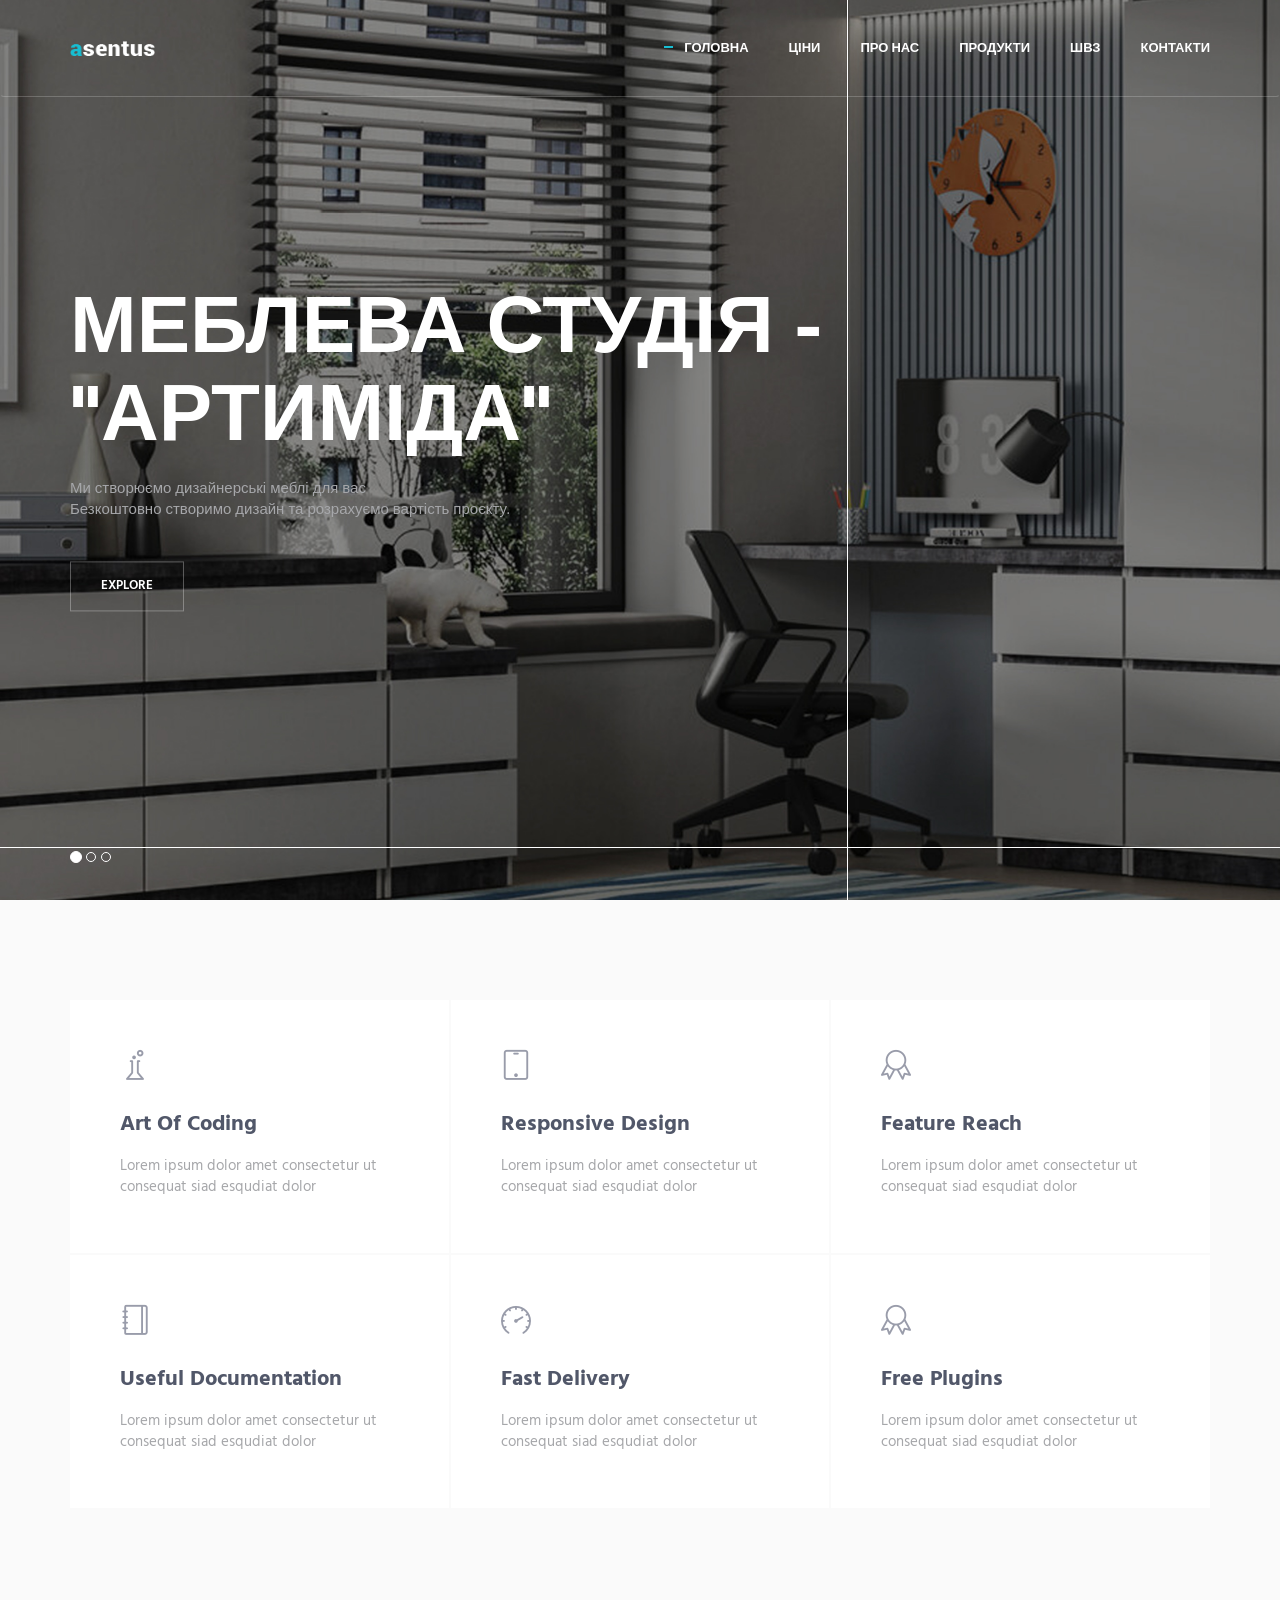
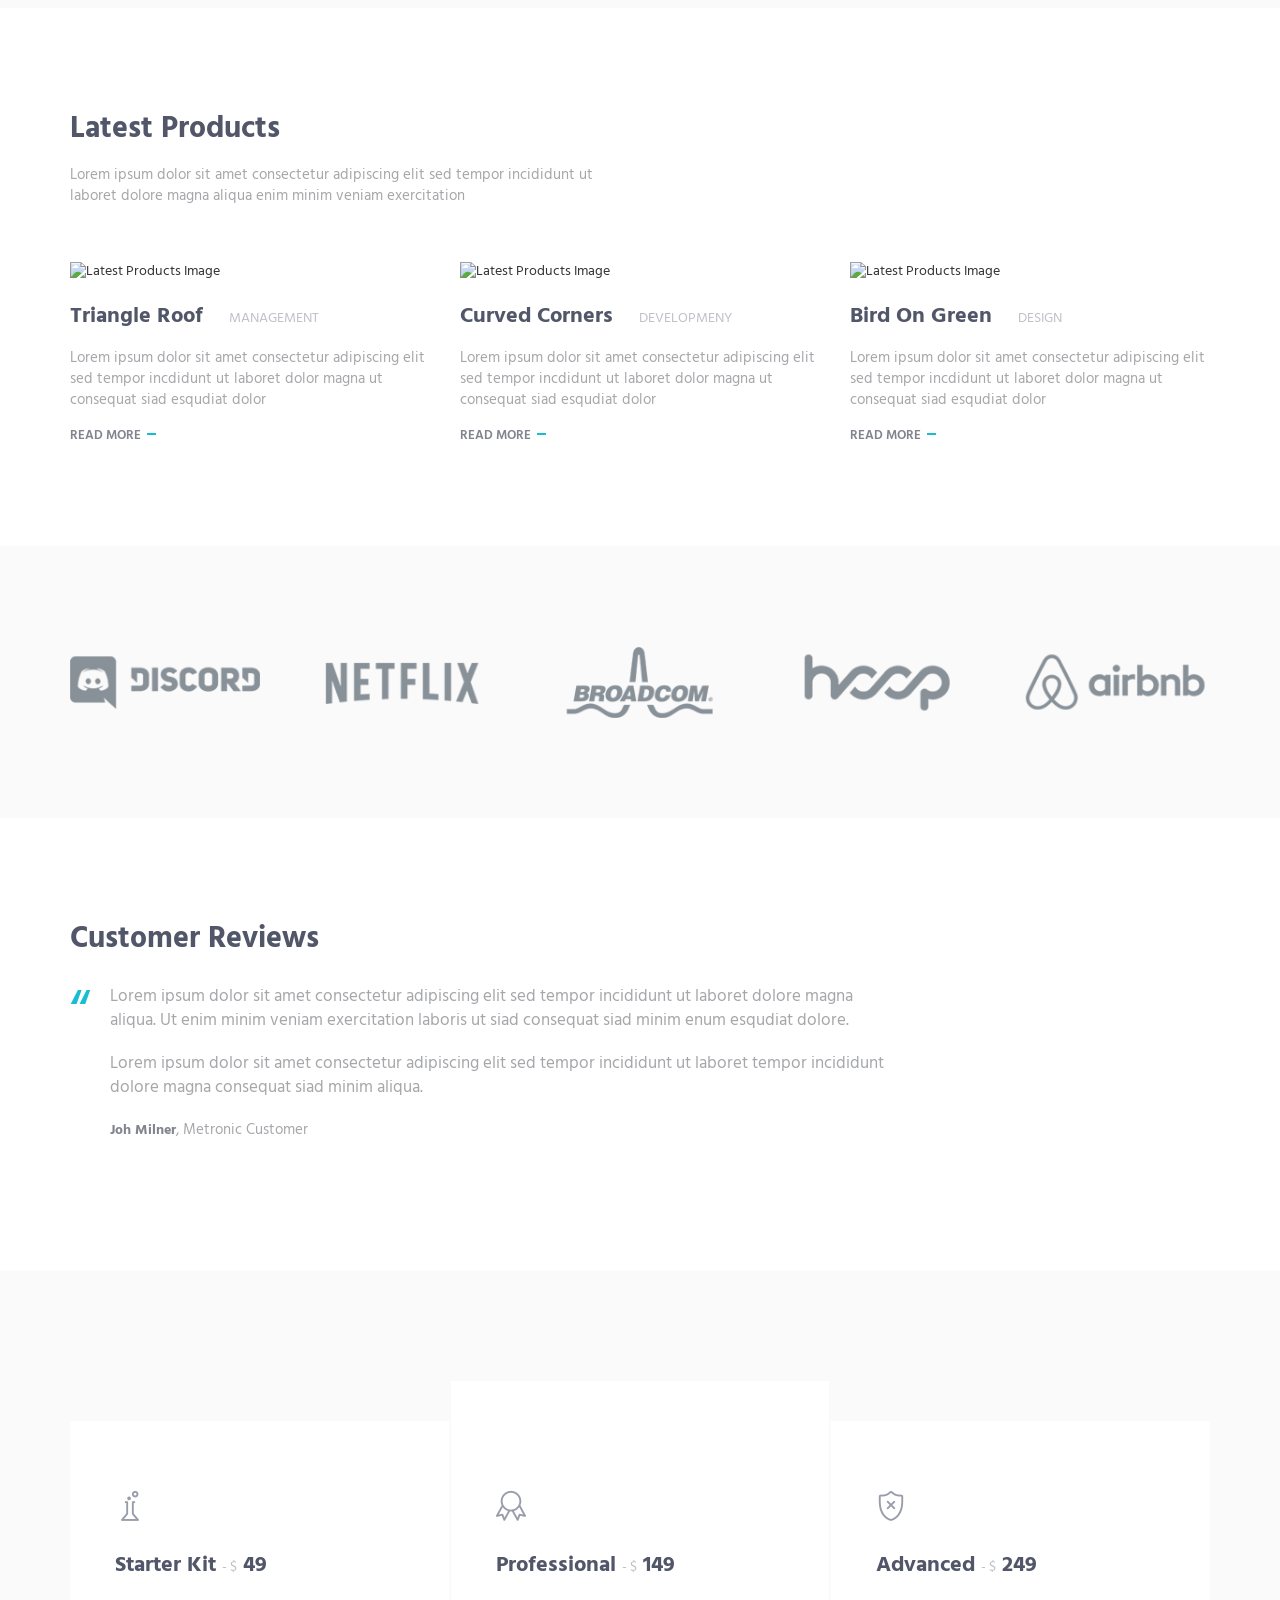
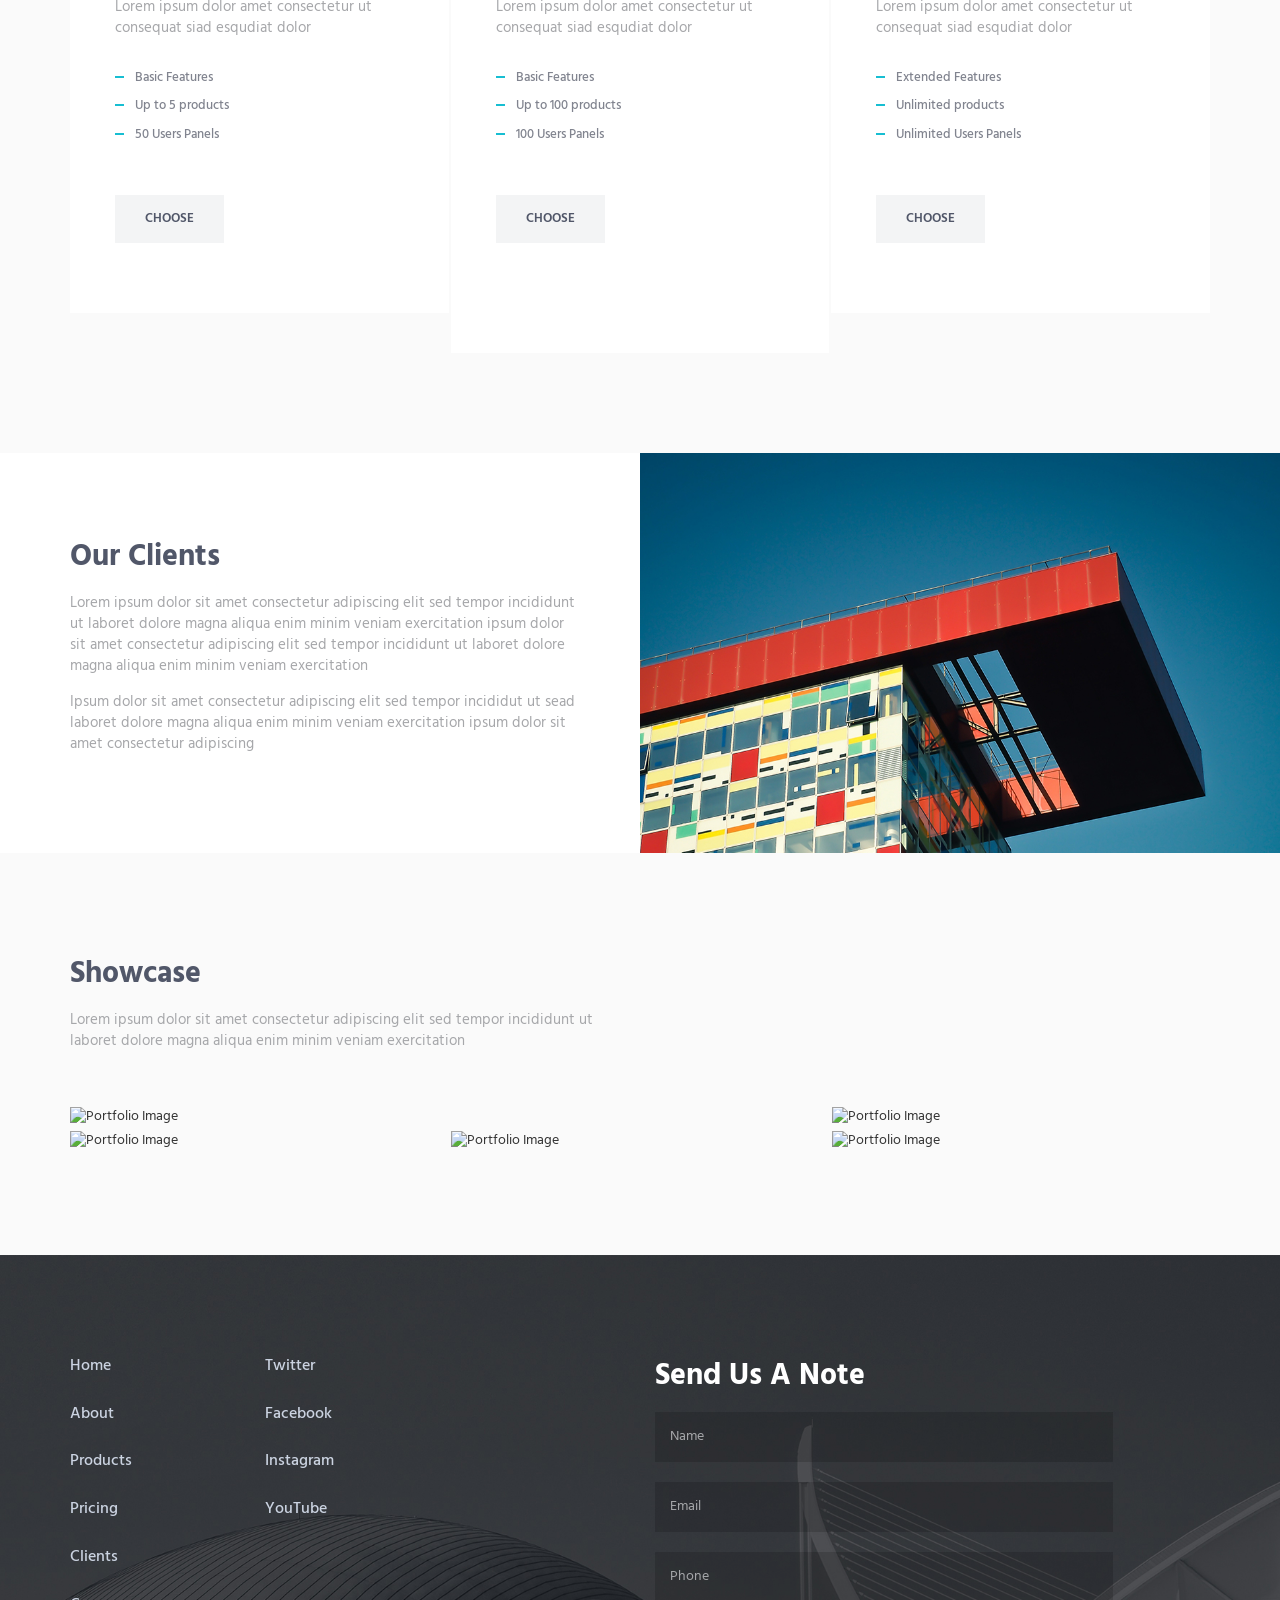
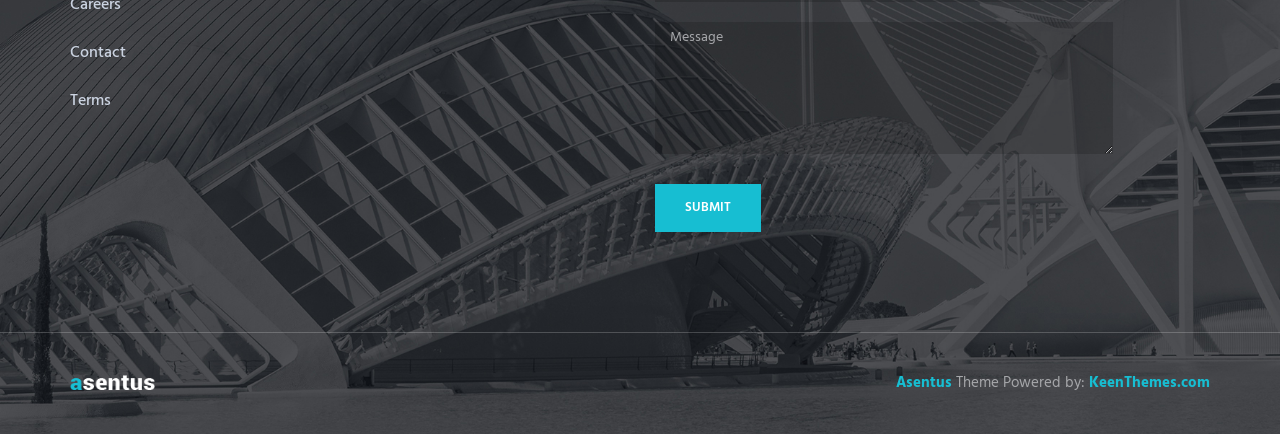
==== commit 352b0ef7: "10.1" ====
--- a/index.html
+++ b/index.html
@@ -66,7 +66,7 @@
                     <div class="collapse navbar-collapse nav-collapse">
                         <div class="menu-container">
                             <ul class="navbar-nav navbar-nav-right">
-                                <li class="nav-item"><a class="nav-item-child nav-item-hover active" href="index.html">Дім</a></li>
+                                <li class="nav-item"><a class="nav-item-child nav-item-hover active" href="index.html">Головна</a></li>
                                 <li class="nav-item"><a class="nav-item-child nav-item-hover" href="pricing.html">Ціни</a></li>
                                 <li class="nav-item"><a class="nav-item-child nav-item-hover" href="about.html">Про нас</a></li>
                                 <li class="nav-item"><a class="nav-item-child nav-item-hover" href="products.html">Продукти</a></li>
@@ -101,7 +101,7 @@
                         <div class="carousel-centered">
                             <div class="margin-b-40">
                                 <h1 class="carousel-title">Меблева студія - "Артиміда"</h1>
-                                <p>Lorem ipsum dolor amet consectetur adipiscing dolore magna aliqua <br/> enim minim estudiat veniam siad venumus dolore</p>
+                                <p>Ми створюємо дизайнерські меблі для вас <br/> Безкоштовно створимо дизайн та розрахуємо вартість проєкту.</p>
                             </div>
                             <a href="#" class="btn-theme btn-theme-sm btn-white-brd text-uppercase">Explore</a>
                         </div>
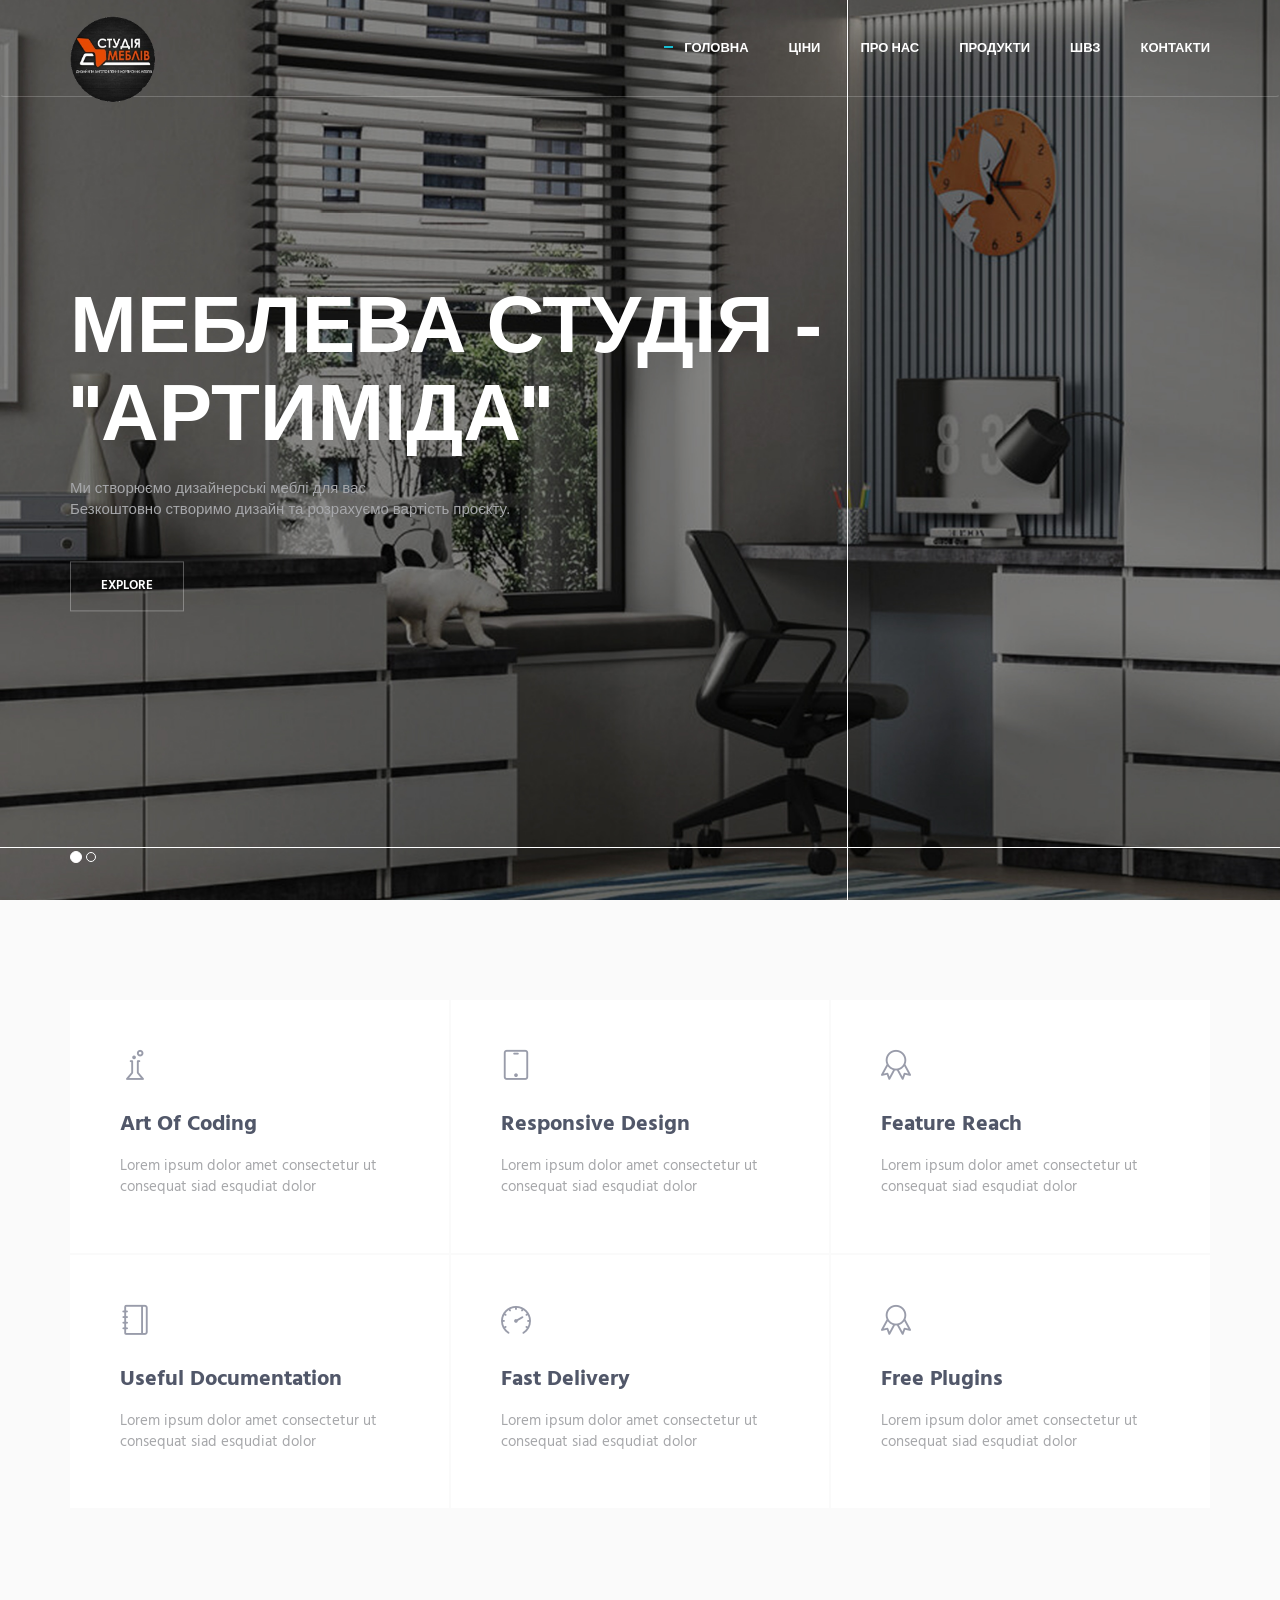
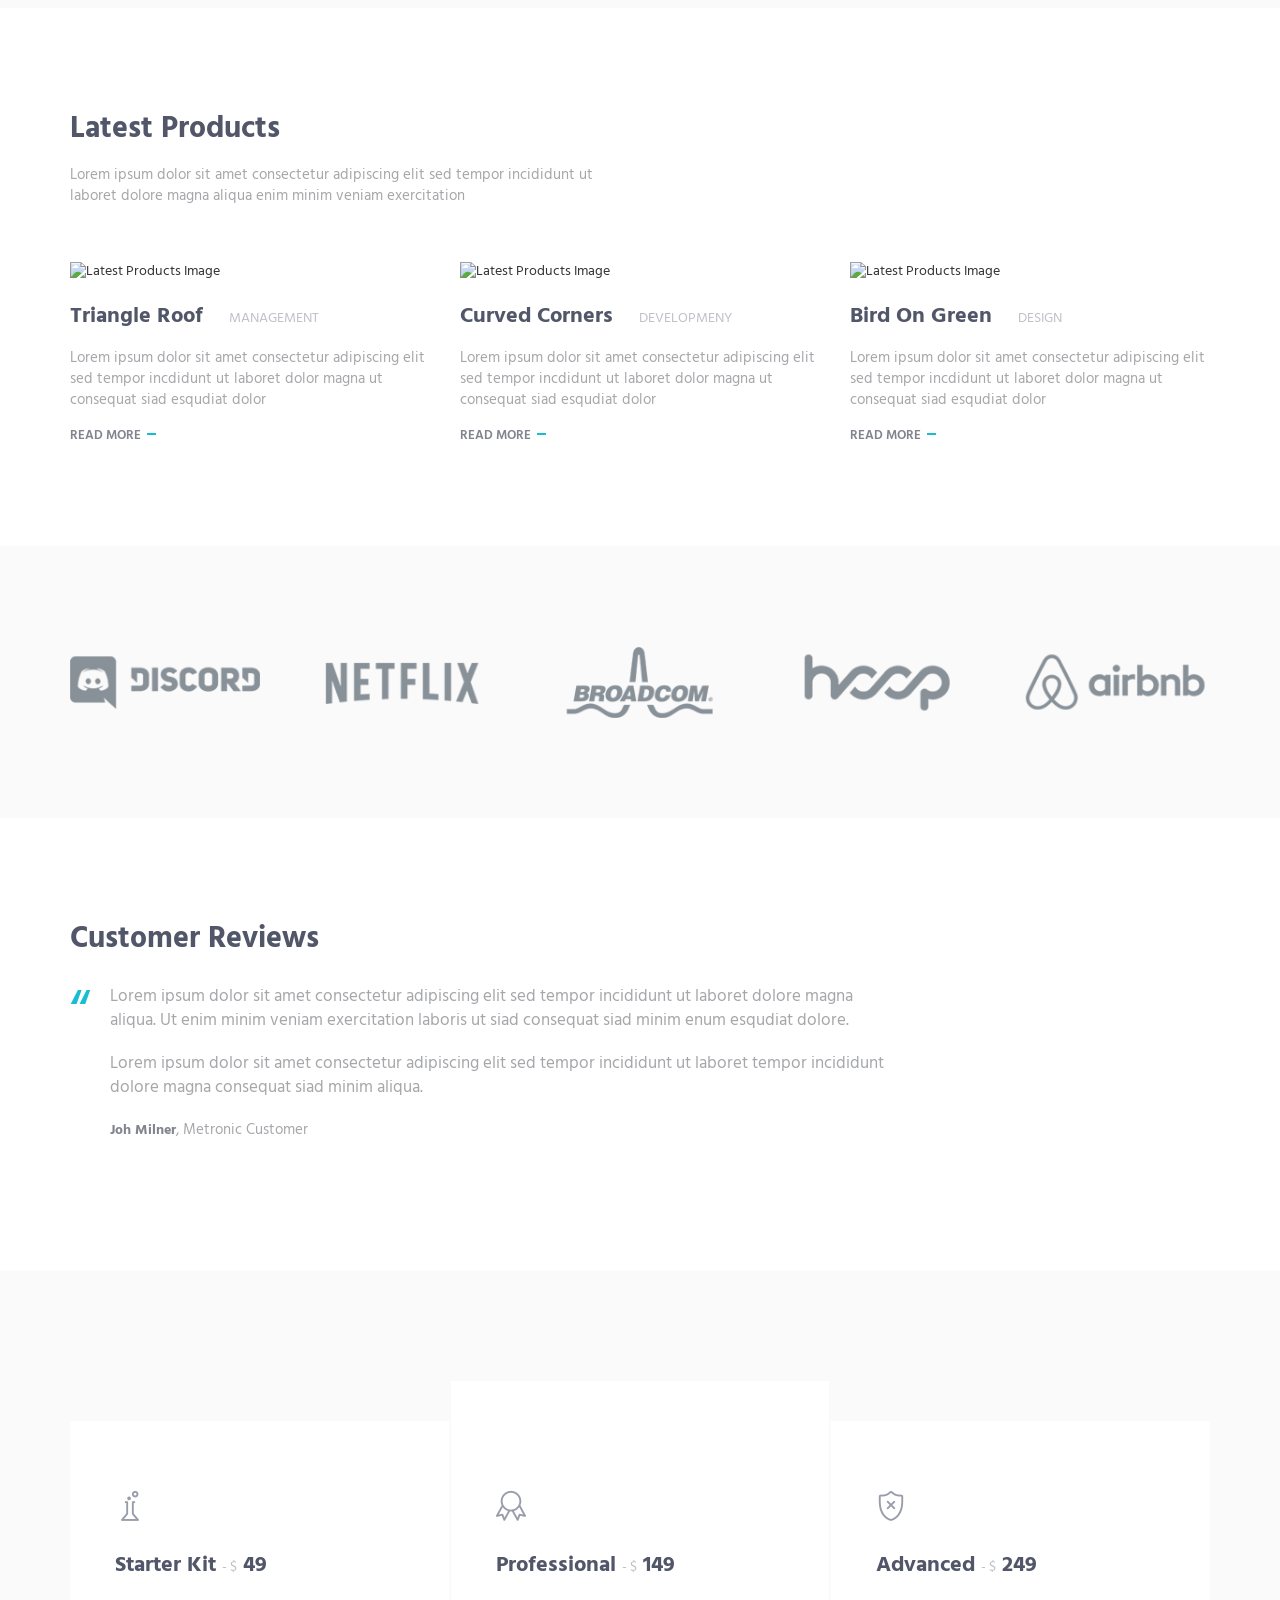
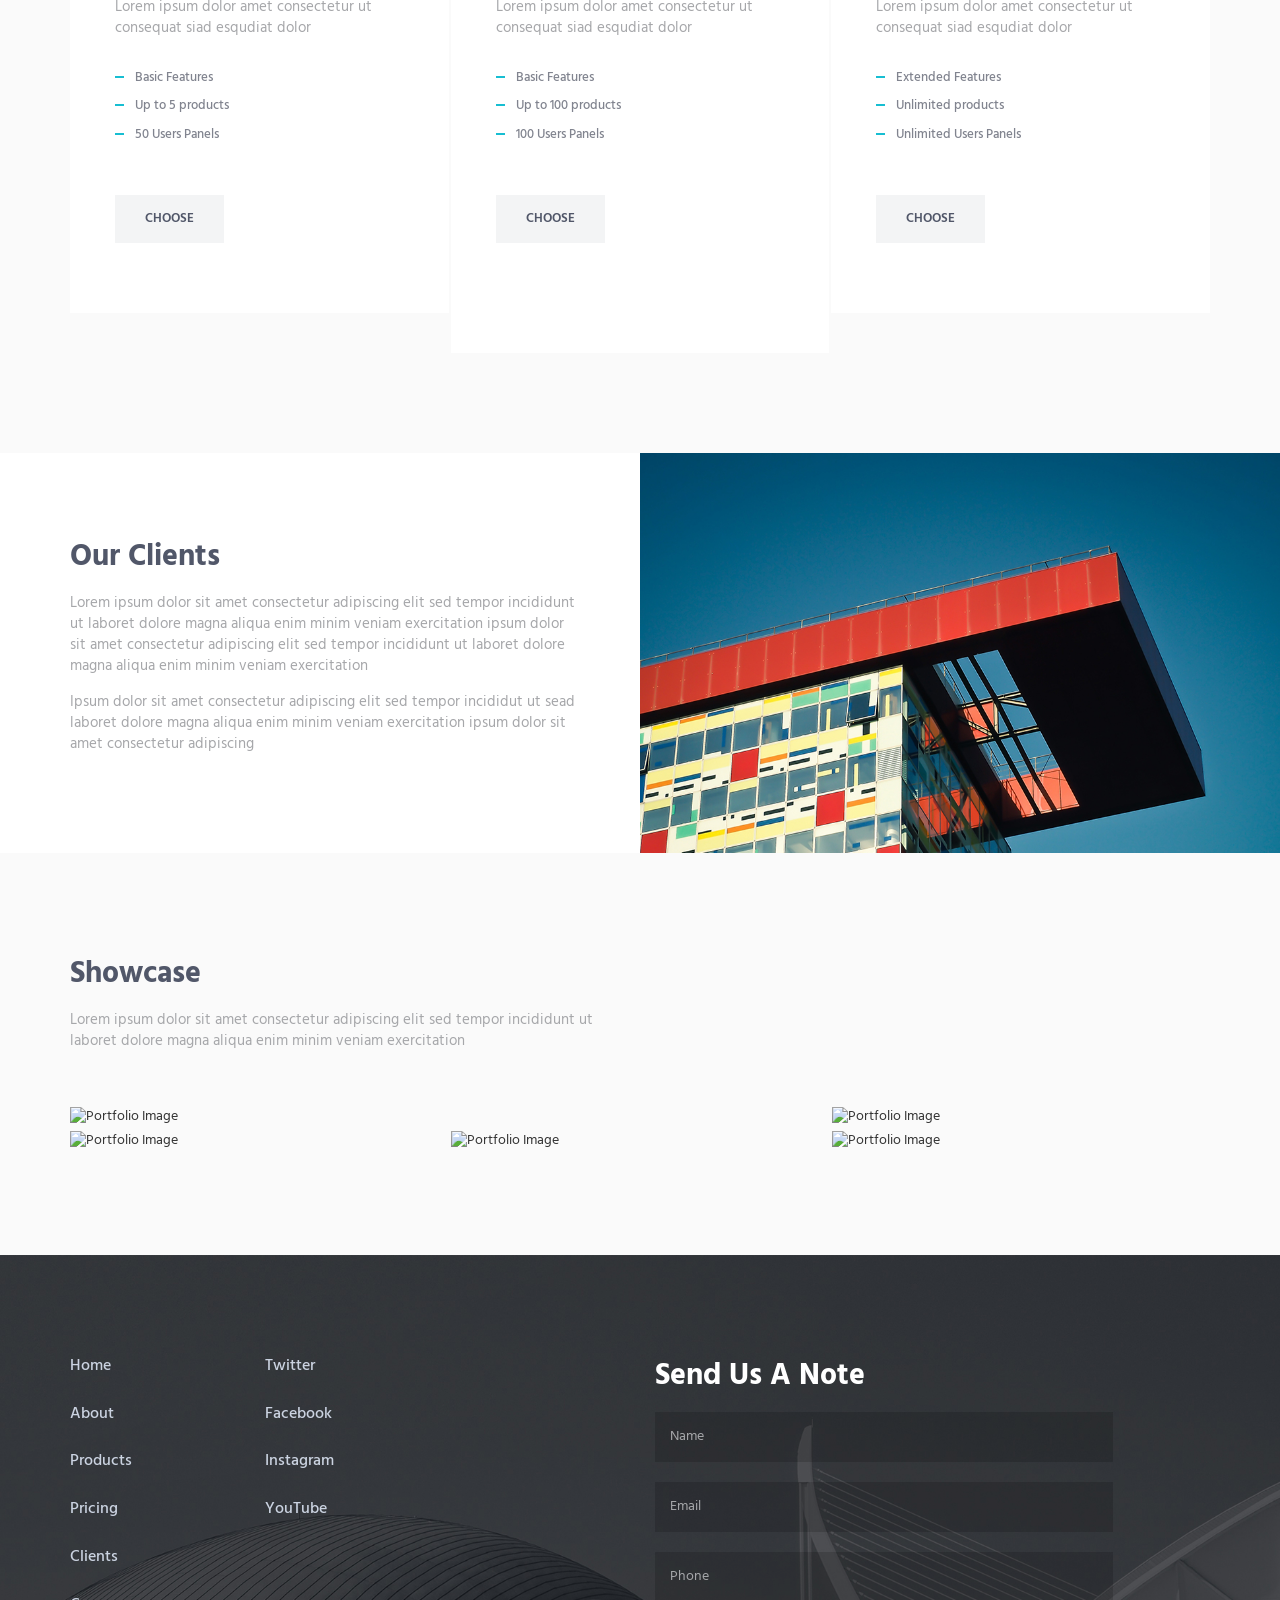
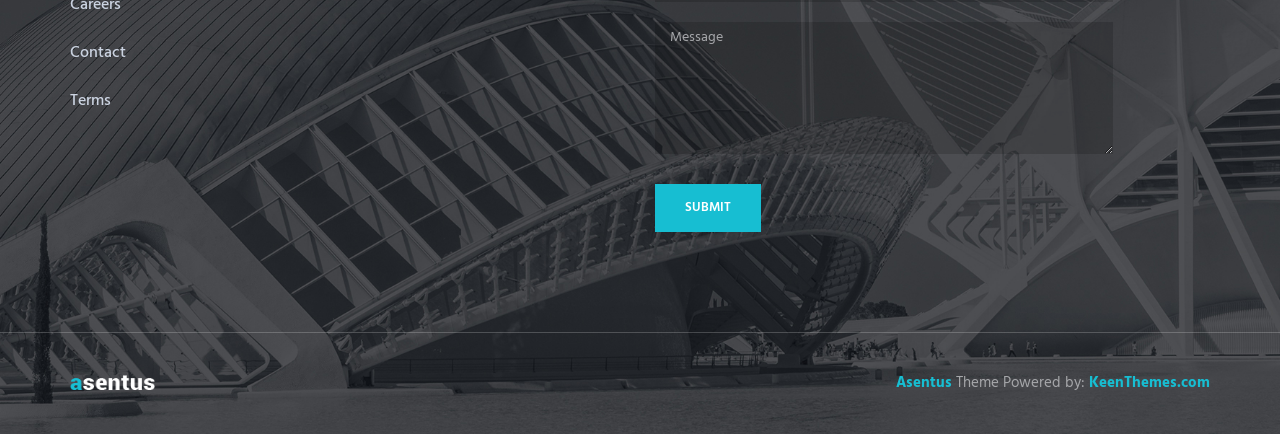
==== commit a8d69fe5: "10.2" ====
--- a/index.html
+++ b/index.html
@@ -55,7 +55,7 @@
                         <!-- Logo -->
                         <div class="logo">
                             <a class="logo-wrap" href="index.html">
-                                <img class="logo-img logo-img-main" src="img/logo.png" alt="Asentus Logo">
+                                <img class="logo-img logo-img-main" src="img/logo1.png" alt="Asentus Logo">
                                 <img class="logo-img logo-img-active" src="img/logo-dark.png" alt="Asentus Logo">
                             </a>
                         </div>
@@ -89,7 +89,6 @@
                 <ol class="carousel-indicators">
                     <li data-target="#carousel-example-generic" data-slide-to="0" class="active"></li>
                     <li data-target="#carousel-example-generic" data-slide-to="1"></li>
-                    <li data-target="#carousel-example-generic" data-slide-to="2"></li>
                 </ol>
             </div>
 
@@ -109,31 +108,17 @@
                 </div>
                 
                 <div class="item">
-                    <img class="img-responsive" src="img/1920x1080/02.jpg" alt="Slider Image">
+                    <img class="img-responsive" src="img/1920x1080/mebels_fon2.jpg" alt="Slider Image">
                     <div class="container">
                         <div class="carousel-centered">
                             <div class="margin-b-40">
-                                <h2 class="carousel-title">Hi-Tech Design</h2>
-                                <p>Lorem ipsum dolor amet consectetur adipiscing dolore magna aliqua <br/> enim minim estudiat veniam siad venumus dolore</p>
+                                <h2 class="carousel-title">Меблева студія - "Артиміда"</h2>
+                                <p>Ми створюємо дизайнерські меблі для вас <br/> Безкоштовно створимо дизайн та розрахуємо вартість проєкту.</p>
                             </div>
                             <a href="#" class="btn-theme btn-theme-sm btn-white-brd text-uppercase">Explore</a>
                         </div>
                     </div>
                 </div>
-
-                <div class="item">
-                    <img class="img-responsive" src="img/1920x1080/02.jpg" alt="Slider Image">
-                    <div class="container">
-                        <div class="carousel-centered">
-                            <div class="margin-b-40">
-                                <h2 class="carousel-title">Hi-Tech Design</h2>
-                                <p>Lorem ipsum dolor amet consectetur adipiscing dolore magna aliqua <br/> enim minim estudiat veniam siad venumus dolore</p>
-                            </div>
-                            <a href="#" class="btn-theme btn-theme-sm btn-white-brd text-uppercase">Explore</a>
-                        </div>
-                    </div>
-                </div>
-
             </div>
         </div>
         <!--========== SLIDER ==========-->
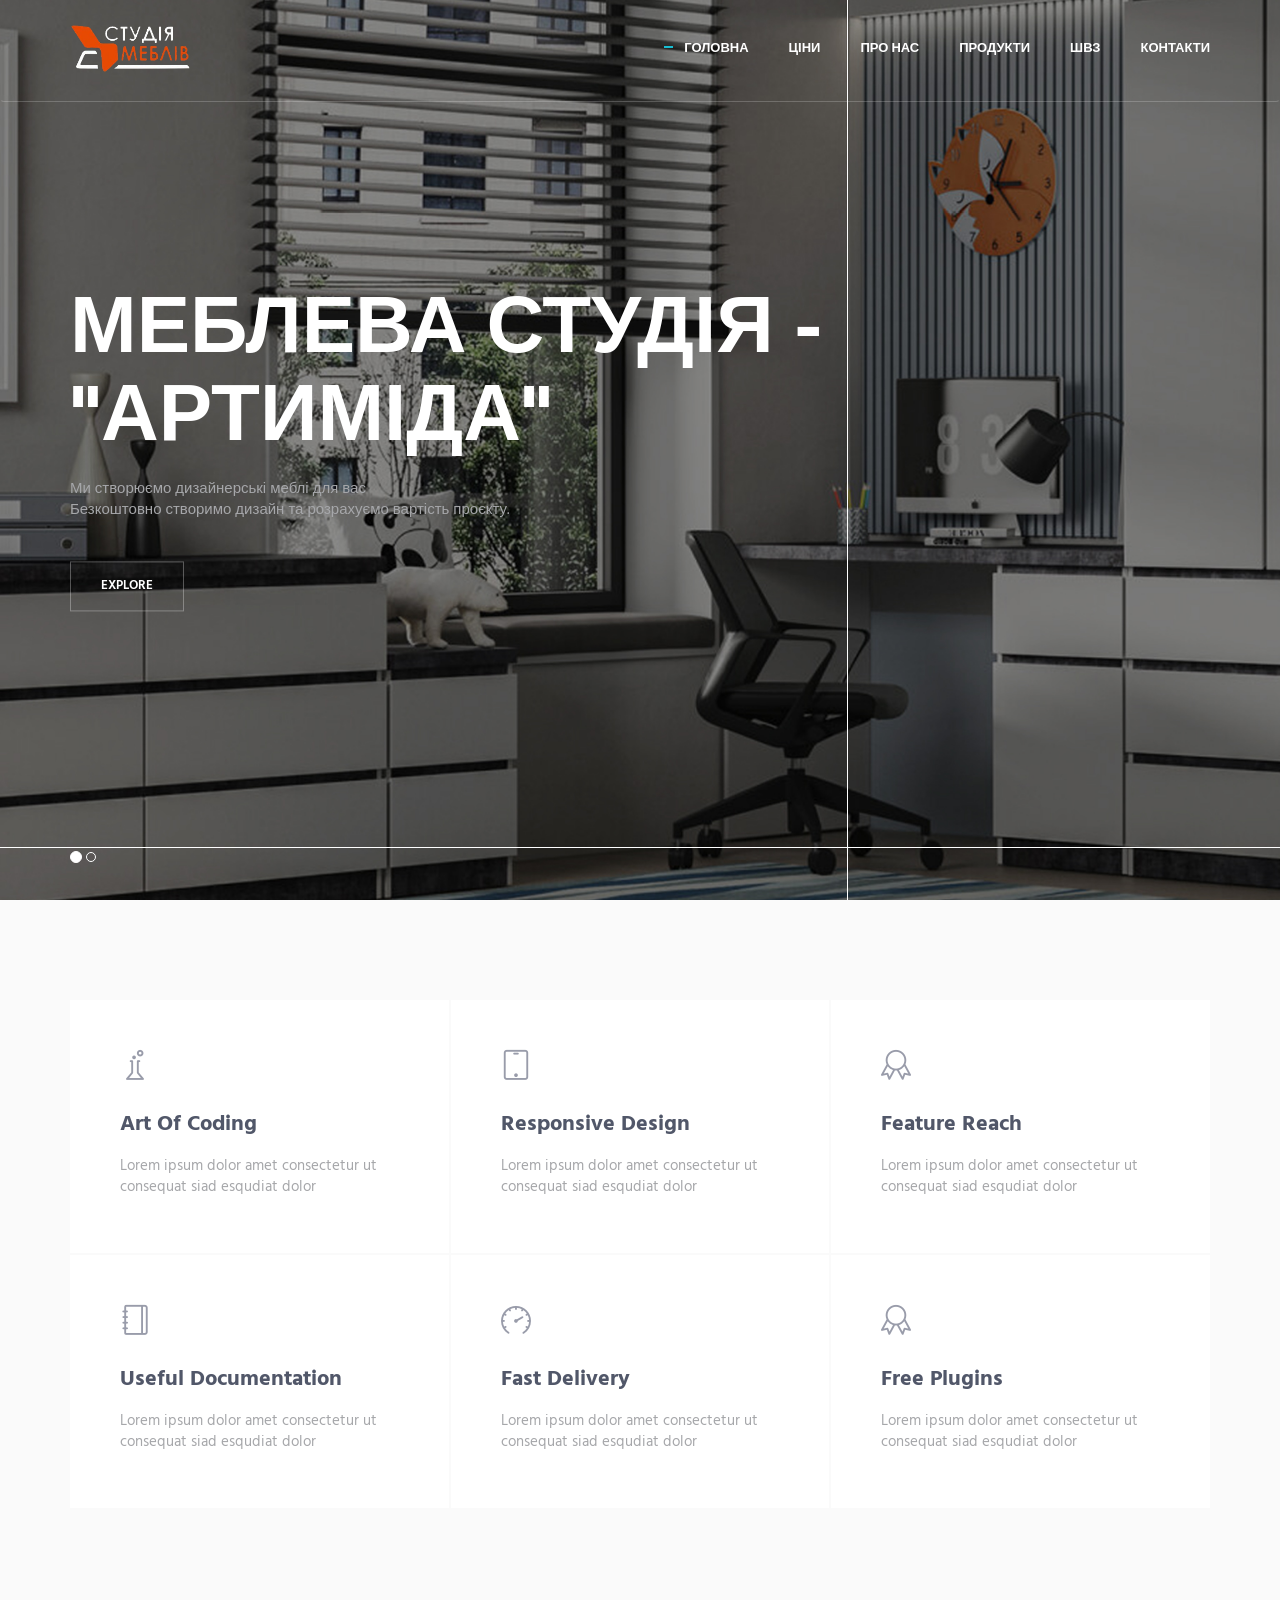
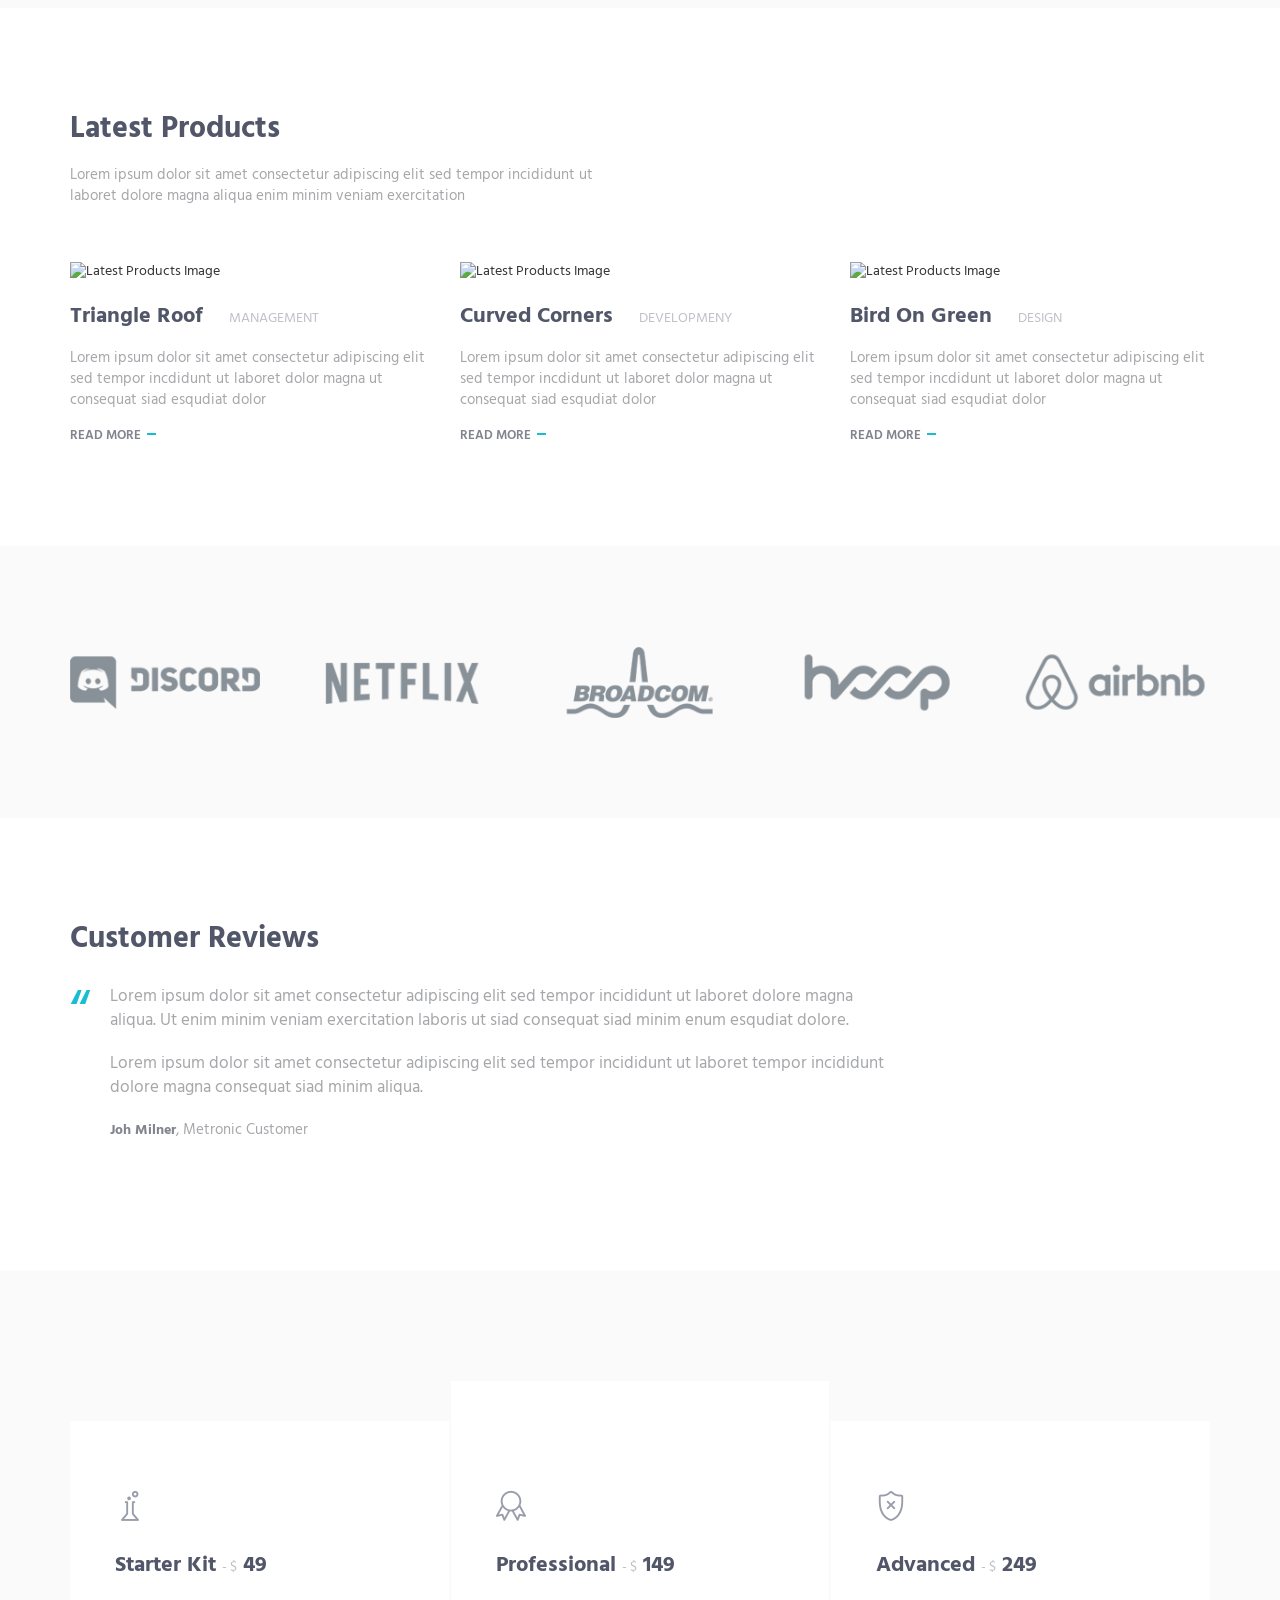
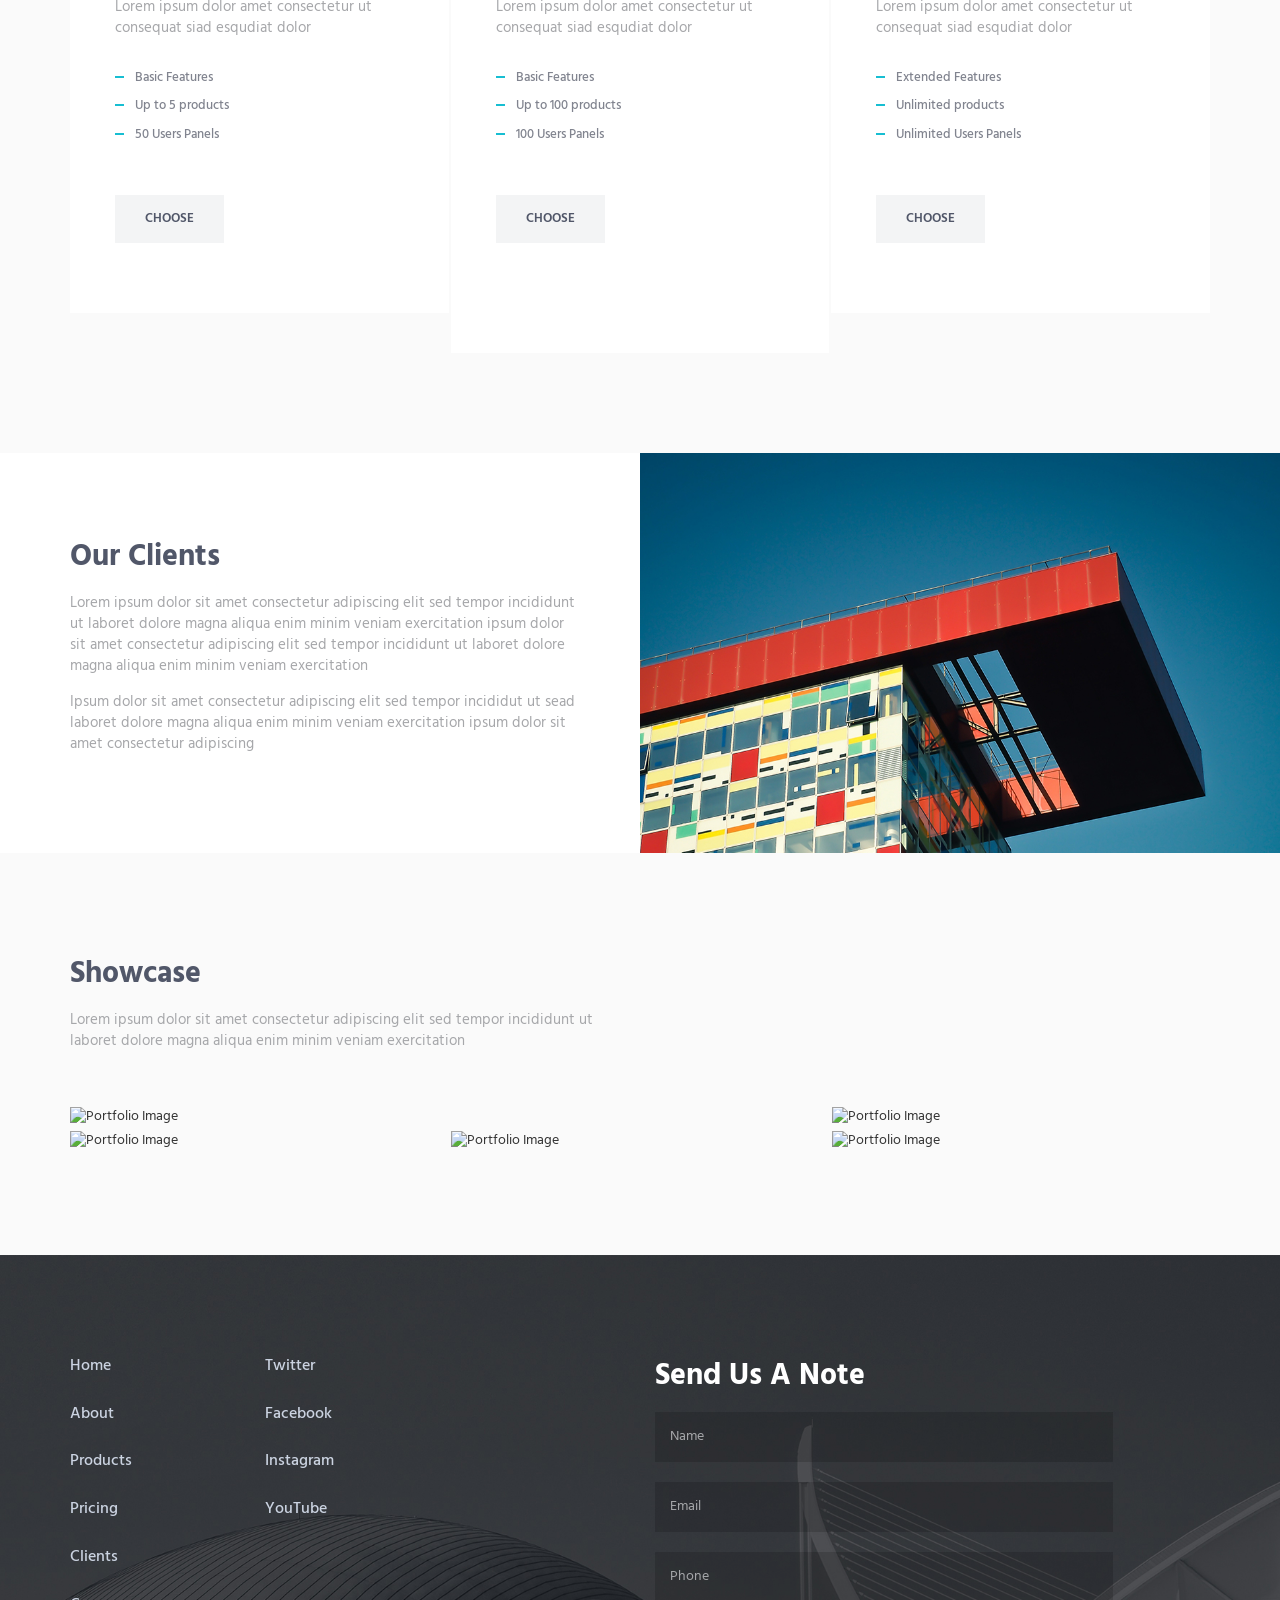
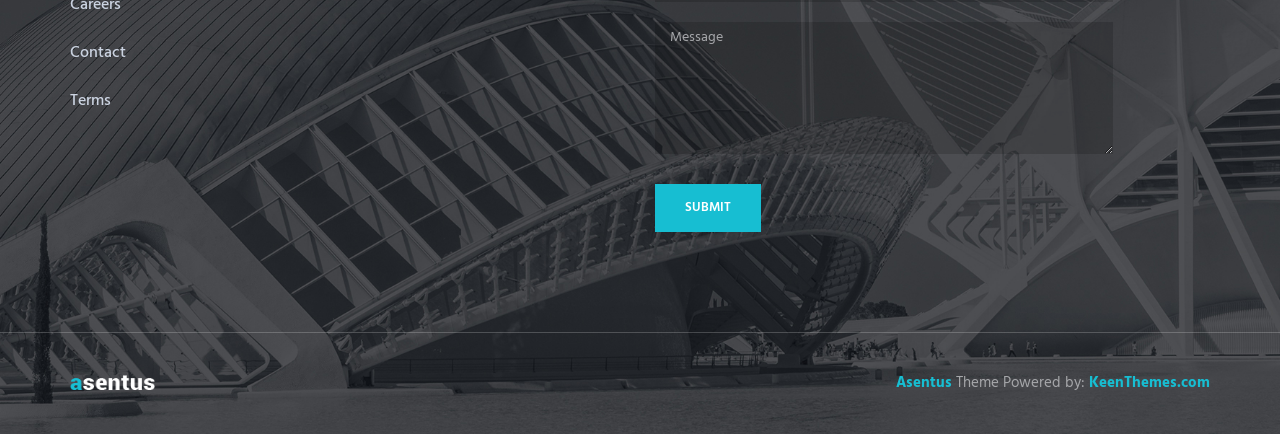
==== commit b506fe03: "11" ====
--- a/index.html
+++ b/index.html
@@ -56,7 +56,7 @@
                         <div class="logo">
                             <a class="logo-wrap" href="index.html">
                                 <img class="logo-img logo-img-main" src="img/logo1.png" alt="Asentus Logo">
-                                <img class="logo-img logo-img-active" src="img/logo-dark.png" alt="Asentus Logo">
+                                <img class="logo-img logo-img-active" src="img/logo2.png" alt="Asentus Logo">
                             </a>
                         </div>
                         <!-- End Logo -->
--- a/css/layout.min.css
+++ b/css/layout.min.css
@@ -1 +1 @@
-@charset "UTF-8";.blockquote,.btn-theme,p{line-height:1.4}.btn-theme.active.focus,.btn-theme.active:focus,.btn-theme.focus,.btn-theme:active.focus,.btn-theme:active:focus,.btn-theme:focus,:active,:focus,a,a:active,a:focus,a:hover{outline:0}.btn-theme:hover,.service .service-element,.service .service-info,.service:hover .service-element,.service:hover .service-info{transition-duration:.3s;transition-property:all;transition-timing-function:cubic-bezier(.7,1,.7,1)}.blockquote,.header .nav-item-child,.link,a,body,em,h1,h2,h3,h4,h5,h6,li,li a,p,span{font-family:Hind,sans-serif}.back-to-top:focus,.back-to-top:hover,.btn-theme.focus,.btn-theme:focus,.btn-theme:hover,.content-wrapper-link,.header .logo-wrap:focus,.header .logo-wrap:hover,a:active,a:focus,a:hover,h1>a:focus,h2>a:focus,h3>a:focus,h4>a:focus,h5>a:focus,h6>a:focus{text-decoration:none}.back-to-top,.carousel-title,.header .nav-item-child,.link{text-transform:uppercase}.container-full-width:after,.masonry-grid:after{clear:both}html{overflow-x:hidden}body,html,html a{-webkit-font-smoothing:antialiased}p{font-size:15px;font-weight:400;color:#a6a7aa;margin-bottom:15px}em,li,li a{font-size:16px;font-weight:500;color:#515769}a{color:#81848f}a:active,a:focus,a:hover{color:#999caa}.link{position:relative;font-size:13px;font-weight:600}.link:after{position:absolute;top:8px;right:-15px;width:9px;height:2px;background:#17bed2;content:" "}span{font-size:14px;font-weight:400;color:#bfc1c7}h1,h2,h3,h4,h5,h6{font-weight:700;color:#515769;line-height:1.4;margin:0 0 15px}h1>a,h2>a,h3>a,h4>a,h5>a,h6>a{color:#515769}h1>a:hover,h2>a:hover,h3>a:hover,h4>a:hover,h5>a:hover,h6>a:hover{color:#999caa;text-decoration:none}h1{font-size:40px}h2{font-size:30px}h3,h4{font-size:22px}::selection{color:#fff;background:#17bed2;text-shadow:none}::-webkit-selection{color:#fff;background:#17bed2;text-shadow:none}::-moz-selection{color:#fff;background:#17bed2;text-shadow:none}.section-seperator{border-bottom:1px solid #edf0f2}.content-wrapper-link{position:absolute;top:0;left:0;right:0;bottom:0;display:block;z-index:3}.blockquote{position:relative;font-size:17px;font-weight:400;color:#a6a7aa;border-left:none;margin-left:20px}.blockquote:before{position:absolute;top:0;left:-20px;font-size:60px;display:inline-block;color:#17bed2;content:'“'}.btn-theme{position:relative;display:inline-block;text-align:center;background-image:none;border-style:solid;white-space:nowrap;vertical-align:middle;-ms-touch-action:manipulation;touch-action:manipulation;cursor:pointer;-webkit-user-select:none;-moz-user-select:none;-ms-user-select:none;user-select:none}.btn-theme.active,.btn-theme:active{background-image:none;outline:0}.btn-theme.disabled,.btn-theme[disabled],fieldset[disabled] .btn-theme{cursor:not-allowed;box-shadow:none;opacity:.65;pointer-events:none}.btn-white-brd{color:#fff;background:0 0;border-color:rgba(255,255,255,.3);border-width:1px}.btn-white-brd.focus,.btn-white-brd:focus,.btn-white-brd:hover{color:#515769;background:#fff;border-color:transparent}.btn-default-bg{color:#515769;background:#f3f4f5;border-color:transparent;border-width:0}.btn-base-bg,.btn-default-bg.focus,.btn-default-bg:focus,.btn-default-bg:hover{background:#17bed2;color:#fff;border-color:transparent}.btn-base-bg{border-width:0}.btn-base-bg.focus,.btn-base-bg:focus,.btn-base-bg:hover{color:#fff;background:#63cbd7;border-color:transparent}.footer .footer-seperator,.header .navbar{border-bottom:1px solid rgba(255,255,255,.2)}.btn-theme-sm{font-size:13px;font-weight:600;padding:15px 30px}.pricing{padding:70px 45px;background:#fff;margin-top:50px}@media (max-width:768px){.pricing{margin-top:0}}.pricing.pricing-active{padding-top:110px;padding-bottom:110px;margin-top:10px}@media (max-width:768px){.pricing.pricing-active{margin-top:0}}.pricing .pricing-icon{display:block;font-size:30px;color:#999caa;margin-bottom:30px}.pricing .pricing-list-item{position:relative;font-size:13px;color:#81848f;padding-left:20px;margin-bottom:10px}.pricing .pricing-list-item:before{position:absolute;top:7px;left:0;width:9px;height:2px;background:#17bed2;content:" ";margin-right:10px}@media (max-width:991px){.promo-section .promo-section-col{padding-top:100px;padding-bottom:100px}}@media (min-width:992px){.promo-section{position:relative;height:400px}.promo-section .promo-section-col{width:45%}.promo-section .promo-section-img-left{position:absolute;top:0;right:50%}.promo-section .promo-section-img-right{position:absolute;top:0;left:50%}.promo-section .ver-center{display:table;height:400px}.promo-section .ver-center-aligned{display:table-cell;vertical-align:middle}}.service{background:#fff;padding:50px}.service .service-element,.service .service-info{-webkit-transform:translate3d(0,0,0);-moz-transform:translate3d(0,0,0);transform:translate3d(0,0,0)}.service .service-icon{display:block;font-size:30px;color:#999caa;margin-bottom:30px}.header .logo-img,.header .logo-img-main,.header .logo-wrap{display:inline-block}.service:hover .service-element{opacity:0;-webkit-transform:translate3d(0,-100%,0);-moz-transform:translate3d(0,-100%,0);transform:translate3d(0,-100%,0)}.service:hover .service-info{-webkit-transform:translate3d(0,-30%,0);-moz-transform:translate3d(0,-30%,0);transform:translate3d(0,-30%,0)}.work,.work .work-overlay{position:relative}.work .work-content,.work .work-overlay:before{position:absolute;transition-property:all;transition-timing-function:cubic-bezier(.7,1,.7,1);transition-duration:.3s;left:0}.work .work-overlay:before{top:0;width:100%;height:100%;background:0 0;content:" "}.work .work-content{bottom:0;opacity:0;padding:25px;-webkit-transform:translate3d(0,20px,0);-moz-transform:translate3d(0,20px,0);transform:translate3d(0,20px,0)}.work:hover .work-overlay:before{background:rgba(0,0,0,.5);transition-duration:.3s;transition-property:all;transition-timing-function:cubic-bezier(.7,1,.7,1)}.work:hover .work-content{opacity:1;-webkit-transform:translate3d(0,0,0);-moz-transform:translate3d(0,0,0);transform:translate3d(0,0,0);transition-duration:.3s;transition-property:all;transition-timing-function:cubic-bezier(.7,1,.7,1)}.footer{background:url(../img/1920x1080/03.jpg) center center no-repeat;background-size:cover}.footer .footer-list{margin-bottom:0}.footer .footer-list-item{color:#cbd3e1;margin-bottom:25px}.footer .footer-list-link{color:#cbd3e1}.footer .footer-list-link:hover{color:#fff}.footer .footer-input{background:rgba(0,0,0,.15)}.footer .footer-logo{width:85px;height:auto}.navbar-fixed-top .navbar-collapse{max-height:100%}.header .navbar{margin-bottom:0;transition-duration:.3s;transition-property:all;transition-timing-function:cubic-bezier(.7,1,.7,1)}.header .navbar-toggle{width:25px;height:25px;border:none;padding:0;margin:35px 0}.header .navbar-toggle .toggle-icon{position:relative;width:21px;height:1px;display:inline-block;background:#515769;transition-duration:.3s;transition-property:all;transition-timing-function:cubic-bezier(.7,1,.7,1)}.header .navbar-toggle .toggle-icon:after,.header .navbar-toggle .toggle-icon:before{position:absolute;left:0;background:#515769;content:" "}.header .navbar-toggle .toggle-icon:before{width:10px;height:1px;bottom:10px;-webkit-transform:rotate(0);-moz-transform:rotate(0);transform:rotate(0);transition-duration:.3s;transition-property:all;transition-timing-function:cubic-bezier(.7,1,.7,1)}.header .navbar-toggle .toggle-icon:after{width:16px;height:1px;top:-5px;-webkit-transform:rotate(0);-moz-transform:rotate(0);transform:rotate(0);transition-duration:.3s;transition-property:all;transition-timing-function:cubic-bezier(.7,1,.7,1)}.header .navbar-toggle:hover .toggle-icon{background:#17bed2;transition-duration:.3s;transition-property:all;transition-timing-function:cubic-bezier(.7,1,.7,1)}.header .navbar-toggle:hover .toggle-icon:after,.header .navbar-toggle:hover .toggle-icon:before{width:21px;height:1px;background:#17bed2;transition-duration:.3s;transition-property:all;transition-timing-function:cubic-bezier(.7,1,.7,1)}.header .logo-img-active,.header .logo-img-main,.header .nav-item .nav-item-hover.active:after,.header .nav-item:hover .nav-item-hover:after{transition-duration:.4s;transition-property:all;transition-timing-function:cubic-bezier(.7,1,.7,1)}.header .navbar-toggle:hover .toggle-icon.is-clicked{background:rgba(81,87,105,0)}.header .logo{width:100px;height:100px;float:left;max-height:95px;line-height:65px}.header .logo-wrap{padding:15px 0}.header .logo-img{width:85px;height:auto;max-width:100%;max-height:100%;vertical-align:middle}.header .logo-img-active{display:none}.header .nav-item,.header .nav-item-child{display:block;position:relative}.header .navbar-nav{padding-left:0;margin-bottom:0;list-style:none}.header .nav-item:last-child .nav-item-child{padding-right:0}.header .nav-item .nav-item-hover.active:after,.header .nav-item:hover .nav-item-hover:after{opacity:1}.header .nav-item-child{font-size:13px;font-weight:600;color:#fff;line-height:55px;padding:20px;transition-duration:.3s;transition-property:all;transition-timing-function:cubic-bezier(.7,1,.7,1)}.header .nav-item-hover{position:relative}.header .nav-item-hover:after{position:absolute;top:45px;left:0;width:9px;height:2px;background:#17bed2;opacity:0;content:" ";transition-duration:.4s;transition-property:all;transition-timing-function:cubic-bezier(.7,1,.7,1)}@media (max-width:991px){.header{background:#fff}.header .navbar-toggle{display:block}.header .navbar-collapse.collapse{display:none!important}.header .navbar-collapse.collapse.in{display:block!important}.header .nav-collapse{padding-left:0;padding-right:0}.header .navbar-nav{margin:0;float:none}.header .navbar-nav .nav-item{float:none}.header .menu-container:after,.header .menu-container:before{content:" ";display:table}.header .menu-container:after{clear:both}.header .logo .logo-img-main{display:none}.header .logo .logo-img-active{display:inline-block}.header .nav-item-child{color:#515769;line-height:1.4;padding:12px 12px 12px 15px}.header .nav-item-hover:after{position:absolute;top:19px}}@media (max-width:767px){.header .menu-container{padding-left:15px;padding-right:15px;margin-left:0;margin-right:0}.header .navbar>.container,.header .navbar>.container>.nav-collapse{padding-left:0;padding-right:0;margin-left:0;margin-right:0}.header .navbar>.container{width:auto}}@media (min-width:992px){.header .navbar-nav-right{float:right}.page-on-scroll .header .navbar{background:#fff;border-bottom-color:#f0f0f0;transition-duration:.3s;transition-property:all;transition-timing-function:cubic-bezier(.7,1,.7,1)}.page-on-scroll .header .logo-img-active,.page-on-scroll .header .logo-img-main{transition-duration:.4s;transition-property:all;transition-timing-function:cubic-bezier(.7,1,.7,1)}.page-on-scroll .header .logo-img-main{display:none}.page-on-scroll .header .logo-img-active{display:inline-block}.page-on-scroll .header .nav-item-child{color:#515769;transition-duration:.3s;transition-property:all;transition-timing-function:cubic-bezier(.7,1,.7,1)}}.contact-list>li{font-size:13px;color:#81848f;margin-bottom:10px}.back-to-top,.back-to-top:hover{color:#fff;transition-property:all;transition-timing-function:cubic-bezier(.7,1,.7,1);transition-duration:.3s}.back-to-top{position:fixed;right:10px;bottom:10px;display:inline-block;z-index:9;width:40px;height:40px;font-size:11px;font-weight:400;text-align:center;line-height:3;letter-spacing:1px;background:#515769;border-radius:3px;visibility:hidden;opacity:0;padding:5px;-webkit-transform:translate3d(0,50px,0);-moz-transform:translate3d(0,50px,0);transform:translate3d(0,50px,0)}.back-to-top.back-to-top-is-visible{visibility:visible;opacity:.6;-webkit-transform:translate3d(0,0,0);-moz-transform:translate3d(0,0,0);transform:translate3d(0,0,0);transition-duration:.3s;transition-property:all;transition-timing-function:cubic-bezier(.7,1,.7,1)}.back-to-top.back-to-top-is-visible:hover{opacity:1;transition-duration:.3s;transition-property:all;transition-timing-function:cubic-bezier(.7,1,.7,1)}.back-to-top.back-to-top-fade-out{opacity:.4}.back-to-top.back-to-top-fade-out:hover{opacity:1;transition-duration:.3s;transition-property:all;transition-timing-function:cubic-bezier(.7,1,.7,1)}.swiper-clients-img,.swiper-clients-img:hover{transition-duration:.2s;transition-property:all;transition-timing-function:cubic-bezier(.7,1,.7,1)}.form-control{height:50px;font-size:14px;font-weight:400;color:#a6a7aa;background:#fafafa;border:none;box-shadow:none;border-radius:0;padding-left:15px}.form-control::-moz-placeholder{color:#a6a7aa}.form-control:-ms-input-placeholder{color:#a6a7aa}.form-control::-webkit-input-placeholder{color:#a6a7aa}.form-control:focus{color:#515769;box-shadow:none}.form-control:focus::-moz-placeholder{color:#515769}.form-control:focus:-ms-input-placeholder{color:#515769}.form-control:focus::-webkit-input-placeholder{color:#515769}.full-screen{background-size:cover;background-position:center;background-repeat:no-repeat}.carousel-indicators{left:auto;width:auto;padding-left:0;margin-left:0}.carousel-centered{position:absolute;top:50%;-webkit-transform:translate3d(0,-50%,0);-moz-transform:translate3d(0,-50%,0);transform:translate3d(0,-50%,0)}.carousel-title{font-size:80px;font-weight:700;color:#fff;line-height:1.1}@media (max-width:768px){.carousel-title{font-size:60px}}.gm-style>div:first-child>div+div>div:last-child>div>div:first-child>div,.gm-style>div:first-child>div+div>div:last-child>div>div:first-child>div>div>div{background-color:#fff!important;box-shadow:none!important}.gm-style>div:first-child>div+div>div:last-child>div>div:first-child>div:first-child,.gm-style>div:first-child>div+div>div:last-child>div>div:last-child>img{display:none}.gm-style>div:first-child>div+div>div:last-child>div>div:last-child{overflow:inherit!important}.overflow-h,.swiper-slider{overflow:hidden}.gm-style>div:first-child>div+div>div:last-child>div>div:last-child:after{position:absolute;top:0;right:0;font-size:15px;font-family:Simple-Line-Icons;color:#515769;content:"\e082"}.gm-style-iw{top:22px!important;left:22px!important}.masonry-grid{position:relative;margin:0 -2px}.masonry-grid:after,.masonry-grid:before{content:" ";display:table}.masonry-grid .masonry-grid-item{display:block;float:left;vertical-align:top;padding:0 2px;margin-bottom:4px}.masonry-grid .masonry-grid-item.col-12{width:100%}.masonry-grid .masonry-grid-item.col-11{width:91.66666667%}.masonry-grid .masonry-grid-item.col-10{width:83.33333333%}.masonry-grid .masonry-grid-item.col-9{width:75%}.masonry-grid .masonry-grid-item.col-8{width:66.66666667%}.masonry-grid .masonry-grid-item.col-7{width:58.33333333%}.masonry-grid .masonry-grid-item.col-6{width:50%}.masonry-grid .masonry-grid-item.col-5{width:41.66666667%}.masonry-grid .masonry-grid-item.col-4{width:33.33333333%}.masonry-grid .masonry-grid-item.col-3{width:25%}.masonry-grid .masonry-grid-item.col-2{width:16.66666667%}.masonry-grid .masonry-grid-item.col-1{width:8.33333333%}@media (max-width:768px){.masonry-grid .masonry-grid-item,.masonry-grid .masonry-grid-item.col-1,.masonry-grid .masonry-grid-item.col-10,.masonry-grid .masonry-grid-item.col-11,.masonry-grid .masonry-grid-item.col-12,.masonry-grid .masonry-grid-item.col-2,.masonry-grid .masonry-grid-item.col-3,.masonry-grid .masonry-grid-item.col-4,.masonry-grid .masonry-grid-item.col-5,.masonry-grid .masonry-grid-item.col-6,.masonry-grid .masonry-grid-item.col-7,.masonry-grid .masonry-grid-item.col-8,.masonry-grid .masonry-grid-item.col-9{width:50%}}@media (max-width:600px){.masonry-grid .masonry-grid-item,.masonry-grid .masonry-grid-item.col-1,.masonry-grid .masonry-grid-item.col-10,.masonry-grid .masonry-grid-item.col-11,.masonry-grid .masonry-grid-item.col-12,.masonry-grid .masonry-grid-item.col-2,.masonry-grid .masonry-grid-item.col-3,.masonry-grid .masonry-grid-item.col-4,.masonry-grid .masonry-grid-item.col-5,.masonry-grid .masonry-grid-item.col-6,.masonry-grid .masonry-grid-item.col-7,.masonry-grid .masonry-grid-item.col-8,.masonry-grid .masonry-grid-item.col-9{width:100%}}.swiper-slider{position:relative;width:100%;height:100%}.swiper-clients-img{display:block;width:190px;height:auto;margin:0 auto;opacity:1;cursor:pointer}.swiper-clients-img:hover{opacity:.8}.color-base{color:#17bed2}.color-white{color:#fff}.color-heading{color:#515769}.color-subtitle{color:#a6a7aa}.color-link{color:#81848f}.color-link-hover{color:#999caa}.color-sky-light{color:#fafafa}.bg-color-base{background:#17bed2}.bg-color-white{background:#fff}.bg-color-heading{background:#515769}.bg-color-subtitle{background:#a6a7aa}.bg-color-link{background:#81848f}.bg-color-link-hover{background:#999caa}.bg-color-sky-light{background:#fafafa}.row-space-1{margin-right:-1px;margin-left:-1px}.row-space-1>[class*=col-]{padding-left:1px;padding-right:1px}.content{padding-top:40px;padding-bottom:40px}.content-sm{padding-top:60px;padding-bottom:60px}.content-md{padding-top:80px;padding-bottom:80px}.content-lg{padding-top:100px;padding-bottom:100px}.parallax-content{padding-top:220px;padding-bottom:120px}.full-width{width:100%;height:auto}.container-full-width{width:100%}.container-full-width:after,.container-full-width:before{content:" ";display:table}.fweight-300{font-weight:300!important}.fweight-400{font-weight:400!important}.fweight-500{font-weight:500!important}.fweight-600{font-weight:600!important}.fweight-700{font-weight:700!important}.margin-l-0{margin-left:0!important}.margin-l-5{margin-left:5px!important}.margin-l-10{margin-left:10px!important}.margin-l-20{margin-left:20px!important}.margin-r-0{margin-right:0!important}.margin-r-5{margin-right:5px!important}.margin-r-10{margin-right:10px!important}.margin-r-20{margin-right:20px!important}.margin-b-0{margin-bottom:0!important}.margin-b-2{margin-bottom:2px!important}.margin-b-5{margin-bottom:5px!important}.margin-b-10{margin-bottom:10px!important}.margin-b-20{margin-bottom:20px!important}.margin-b-30{margin-bottom:30px!important}.margin-b-40{margin-bottom:40px!important}.margin-b-50{margin-bottom:50px!important}.margin-b-60{margin-bottom:60px!important}.margin-b-70{margin-bottom:70px!important}.margin-b-80{margin-bottom:80px!important}.margin-b-90{margin-bottom:90px!important}.margin-b-100{margin-bottom:100px!important}@media (max-width:992px){.md-margin-b-0{margin-bottom:0!important}.md-margin-b-2{margin-bottom:2px!important}.md-margin-b-5{margin-bottom:5px!important}.md-margin-b-10{margin-bottom:10px!important}.md-margin-b-20{margin-bottom:20px!important}.md-margin-b-30{margin-bottom:30px!important}.md-margin-b-40{margin-bottom:40px!important}.md-margin-b-50{margin-bottom:50px!important}.md-margin-b-60{margin-bottom:60px!important}.md-margin-b-70{margin-bottom:70px!important}.md-margin-b-80{margin-bottom:80px!important}.md-margin-b-90{margin-bottom:90px!important}.md-margin-b-100{margin-bottom:100px!important}}@media (max-width:768px){.sm-margin-b-0{margin-bottom:0!important}.sm-margin-b-2{margin-bottom:2px!important}.sm-margin-b-5{margin-bottom:5px!important}.sm-margin-b-10{margin-bottom:10px!important}.sm-margin-b-20{margin-bottom:20px!important}.sm-margin-b-30{margin-bottom:30px!important}.sm-margin-b-40{margin-bottom:40px!important}.sm-margin-b-50{margin-bottom:50px!important}.sm-margin-b-60{margin-bottom:60px!important}.sm-margin-b-70{margin-bottom:70px!important}.sm-margin-b-80{margin-bottom:80px!important}.sm-margin-b-90{margin-bottom:90px!important}.sm-margin-b-100{margin-bottom:100px!important}}@media (max-width:480px){.xs-margin-b-0{margin-bottom:0!important}.xs-margin-b-2{margin-bottom:2px!important}.xs-margin-b-5{margin-bottom:5px!important}.xs-margin-b-10{margin-bottom:10px!important}.xs-margin-b-20{margin-bottom:20px!important}.xs-margin-b-30{margin-bottom:30px!important}.xs-margin-b-40{margin-bottom:40px!important}.xs-margin-b-50{margin-bottom:50px!important}.xs-margin-b-60{margin-bottom:60px!important}.xs-margin-b-70{margin-bottom:70px!important}.xs-margin-b-80{margin-bottom:80px!important}.xs-margin-b-90{margin-bottom:90px!important}.xs-margin-b-100{margin-bottom:100px!important}}.height-100{height:100px!important}.height-200{height:200px!important}.height-300{height:300px!important}.height-400{height:400px!important}+@charset "UTF-8";.blockquote,.btn-theme,p{line-height:1.4}.btn-theme.active.focus,.btn-theme.active:focus,.btn-theme.focus,.btn-theme:active.focus,.btn-theme:active:focus,.btn-theme:focus,:active,:focus,a,a:active,a:focus,a:hover{outline:0}.btn-theme:hover,.service .service-element,.service .service-info,.service:hover .service-element,.service:hover .service-info{transition-duration:.3s;transition-property:all;transition-timing-function:cubic-bezier(.7,1,.7,1)}.blockquote,.header .nav-item-child,.link,a,body,em,h1,h2,h3,h4,h5,h6,li,li a,p,span{font-family:Hind,sans-serif}.back-to-top:focus,.back-to-top:hover,.btn-theme.focus,.btn-theme:focus,.btn-theme:hover,.content-wrapper-link,.header .logo-wrap:focus,.header .logo-wrap:hover,a:active,a:focus,a:hover,h1>a:focus,h2>a:focus,h3>a:focus,h4>a:focus,h5>a:focus,h6>a:focus{text-decoration:none}.back-to-top,.carousel-title,.header .nav-item-child,.link{text-transform:uppercase}.container-full-width:after,.masonry-grid:after{clear:both}html{overflow-x:hidden}body,html,html a{-webkit-font-smoothing:antialiased}p{font-size:15px;font-weight:400;color:#a6a7aa;margin-bottom:15px}em,li,li a{font-size:16px;font-weight:500;color:#515769}a{color:#81848f}a:active,a:focus,a:hover{color:#999caa}.link{position:relative;font-size:13px;font-weight:600}.link:after{position:absolute;top:8px;right:-15px;width:9px;height:2px;background:#17bed2;content:" "}span{font-size:14px;font-weight:400;color:#bfc1c7}h1,h2,h3,h4,h5,h6{font-weight:700;color:#515769;line-height:1.4;margin:0 0 15px}h1>a,h2>a,h3>a,h4>a,h5>a,h6>a{color:#515769}h1>a:hover,h2>a:hover,h3>a:hover,h4>a:hover,h5>a:hover,h6>a:hover{color:#999caa;text-decoration:none}h1{font-size:40px}h2{font-size:30px}h3,h4{font-size:22px}::selection{color:#fff;background:#17bed2;text-shadow:none}::-webkit-selection{color:#fff;background:#17bed2;text-shadow:none}::-moz-selection{color:#fff;background:#17bed2;text-shadow:none}.section-seperator{border-bottom:1px solid #edf0f2}.content-wrapper-link{position:absolute;top:0;left:0;right:0;bottom:0;display:block;z-index:3}.blockquote{position:relative;font-size:17px;font-weight:400;color:#a6a7aa;border-left:none;margin-left:20px}.blockquote:before{position:absolute;top:0;left:-20px;font-size:60px;display:inline-block;color:#17bed2;content:'“'}.btn-theme{position:relative;display:inline-block;text-align:center;background-image:none;border-style:solid;white-space:nowrap;vertical-align:middle;-ms-touch-action:manipulation;touch-action:manipulation;cursor:pointer;-webkit-user-select:none;-moz-user-select:none;-ms-user-select:none;user-select:none}.btn-theme.active,.btn-theme:active{background-image:none;outline:0}.btn-theme.disabled,.btn-theme[disabled],fieldset[disabled] .btn-theme{cursor:not-allowed;box-shadow:none;opacity:.65;pointer-events:none}.btn-white-brd{color:#fff;background:0 0;border-color:rgba(255,255,255,.3);border-width:1px}.btn-white-brd.focus,.btn-white-brd:focus,.btn-white-brd:hover{color:#515769;background:#fff;border-color:transparent}.btn-default-bg{color:#515769;background:#f3f4f5;border-color:transparent;border-width:0}.btn-base-bg,.btn-default-bg.focus,.btn-default-bg:focus,.btn-default-bg:hover{background:#17bed2;color:#fff;border-color:transparent}.btn-base-bg{border-width:0}.btn-base-bg.focus,.btn-base-bg:focus,.btn-base-bg:hover{color:#fff;background:#63cbd7;border-color:transparent}.footer .footer-seperator,.header .navbar{border-bottom:1px solid rgba(255,255,255,.2)}.btn-theme-sm{font-size:13px;font-weight:600;padding:15px 30px}.pricing{padding:70px 45px;background:#fff;margin-top:50px}@media (max-width:768px){.pricing{margin-top:0}}.pricing.pricing-active{padding-top:110px;padding-bottom:110px;margin-top:10px}@media (max-width:768px){.pricing.pricing-active{margin-top:0}}.pricing .pricing-icon{display:block;font-size:30px;color:#999caa;margin-bottom:30px}.pricing .pricing-list-item{position:relative;font-size:13px;color:#81848f;padding-left:20px;margin-bottom:10px}.pricing .pricing-list-item:before{position:absolute;top:7px;left:0;width:9px;height:2px;background:#17bed2;content:" ";margin-right:10px}@media (max-width:991px){.promo-section .promo-section-col{padding-top:100px;padding-bottom:100px}}@media (min-width:992px){.promo-section{position:relative;height:400px}.promo-section .promo-section-col{width:45%}.promo-section .promo-section-img-left{position:absolute;top:0;right:50%}.promo-section .promo-section-img-right{position:absolute;top:0;left:50%}.promo-section .ver-center{display:table;height:400px}.promo-section .ver-center-aligned{display:table-cell;vertical-align:middle}}.service{background:#fff;padding:50px}.service .service-element,.service .service-info{-webkit-transform:translate3d(0,0,0);-moz-transform:translate3d(0,0,0);transform:translate3d(0,0,0)}.service .service-icon{display:block;font-size:30px;color:#999caa;margin-bottom:30px}.header .logo-img,.header .logo-img-main,.header .logo-wrap{display:inline-block}.service:hover .service-element{opacity:0;-webkit-transform:translate3d(0,-100%,0);-moz-transform:translate3d(0,-100%,0);transform:translate3d(0,-100%,0)}.service:hover .service-info{-webkit-transform:translate3d(0,-30%,0);-moz-transform:translate3d(0,-30%,0);transform:translate3d(0,-30%,0)}.work,.work .work-overlay{position:relative}.work .work-content,.work .work-overlay:before{position:absolute;transition-property:all;transition-timing-function:cubic-bezier(.7,1,.7,1);transition-duration:.3s;left:0}.work .work-overlay:before{top:0;width:100%;height:100%;background:0 0;content:" "}.work .work-content{bottom:0;opacity:0;padding:25px;-webkit-transform:translate3d(0,20px,0);-moz-transform:translate3d(0,20px,0);transform:translate3d(0,20px,0)}.work:hover .work-overlay:before{background:rgba(0,0,0,.5);transition-duration:.3s;transition-property:all;transition-timing-function:cubic-bezier(.7,1,.7,1)}.work:hover .work-content{opacity:1;-webkit-transform:translate3d(0,0,0);-moz-transform:translate3d(0,0,0);transform:translate3d(0,0,0);transition-duration:.3s;transition-property:all;transition-timing-function:cubic-bezier(.7,1,.7,1)}.footer{background:url(../img/1920x1080/03.jpg) center center no-repeat;background-size:cover}.footer .footer-list{margin-bottom:0}.footer .footer-list-item{color:#cbd3e1;margin-bottom:25px}.footer .footer-list-link{color:#cbd3e1}.footer .footer-list-link:hover{color:#fff}.footer .footer-input{background:rgba(0,0,0,.15)}.footer .footer-logo{width:85px;height:auto}.navbar-fixed-top .navbar-collapse{max-height:100%}.header .navbar{margin-bottom:0;transition-duration:.3s;transition-property:all;transition-timing-function:cubic-bezier(.7,1,.7,1)}.header .navbar-toggle{width:25px;height:25px;border:none;padding:0;margin:35px 0}.header .navbar-toggle .toggle-icon{position:relative;width:21px;height:1px;display:inline-block;background:#515769;transition-duration:.3s;transition-property:all;transition-timing-function:cubic-bezier(.7,1,.7,1)}.header .navbar-toggle .toggle-icon:after,.header .navbar-toggle .toggle-icon:before{position:absolute;left:0;background:#515769;content:" "}.header .navbar-toggle .toggle-icon:before{width:10px;height:1px;bottom:10px;-webkit-transform:rotate(0);-moz-transform:rotate(0);transform:rotate(0);transition-duration:.3s;transition-property:all;transition-timing-function:cubic-bezier(.7,1,.7,1)}.header .navbar-toggle .toggle-icon:after{width:16px;height:1px;top:-5px;-webkit-transform:rotate(0);-moz-transform:rotate(0);transform:rotate(0);transition-duration:.3s;transition-property:all;transition-timing-function:cubic-bezier(.7,1,.7,1)}.header .navbar-toggle:hover .toggle-icon{background:#17bed2;transition-duration:.3s;transition-property:all;transition-timing-function:cubic-bezier(.7,1,.7,1)}.header .navbar-toggle:hover .toggle-icon:after,.header .navbar-toggle:hover .toggle-icon:before{width:21px;height:1px;background:#17bed2;transition-duration:.3s;transition-property:all;transition-timing-function:cubic-bezier(.7,1,.7,1)}.header .logo-img-active,.header .logo-img-main,.header .nav-item .nav-item-hover.active:after,.header .nav-item:hover .nav-item-hover:after{transition-duration:.4s;transition-property:all;transition-timing-function:cubic-bezier(.7,1,.7,1)}.header .navbar-toggle:hover .toggle-icon.is-clicked{background:rgba(81,87,105,0)}.header .logo{width:140px;height:100px;float:left;max-height:120px;line-height:65px}.header .logo-wrap{padding:15px 0}.header .logo-img{width:120px;height:auto;max-width:100%;max-height:100%;vertical-align:middle}.header .logo-img-active{display:none}.header .nav-item,.header .nav-item-child{display:block;position:relative}.header .navbar-nav{padding-left:0;margin-bottom:0;list-style:none}.header .nav-item:last-child .nav-item-child{padding-right:0}.header .nav-item .nav-item-hover.active:after,.header .nav-item:hover .nav-item-hover:after{opacity:1}.header .nav-item-child{font-size:13px;font-weight:600;color:#fff;line-height:55px;padding:20px;transition-duration:.3s;transition-property:all;transition-timing-function:cubic-bezier(.7,1,.7,1)}.header .nav-item-hover{position:relative}.header .nav-item-hover:after{position:absolute;top:45px;left:0;width:9px;height:2px;background:#17bed2;opacity:0;content:" ";transition-duration:.4s;transition-property:all;transition-timing-function:cubic-bezier(.7,1,.7,1)}@media (max-width:991px){.header{background:#fff}.header .navbar-toggle{display:block}.header .navbar-collapse.collapse{display:none!important}.header .navbar-collapse.collapse.in{display:block!important}.header .nav-collapse{padding-left:0;padding-right:0}.header .navbar-nav{margin:0;float:none}.header .navbar-nav .nav-item{float:none}.header .menu-container:after,.header .menu-container:before{content:" ";display:table}.header .menu-container:after{clear:both}.header .logo .logo-img-main{display:none}.header .logo .logo-img-active{display:inline-block}.header .nav-item-child{color:#515769;line-height:1.4;padding:12px 12px 12px 15px}.header .nav-item-hover:after{position:absolute;top:19px}}@media (max-width:767px){.header .menu-container{padding-left:15px;padding-right:15px;margin-left:0;margin-right:0}.header .navbar>.container,.header .navbar>.container>.nav-collapse{padding-left:0;padding-right:0;margin-left:0;margin-right:0}.header .navbar>.container{width:auto}}@media (min-width:992px){.header .navbar-nav-right{float:right}.page-on-scroll .header .navbar{background:#fff;border-bottom-color:#f0f0f0;transition-duration:.3s;transition-property:all;transition-timing-function:cubic-bezier(.7,1,.7,1)}.page-on-scroll .header .logo-img-active,.page-on-scroll .header .logo-img-main{transition-duration:.4s;transition-property:all;transition-timing-function:cubic-bezier(.7,1,.7,1)}.page-on-scroll .header .logo-img-main{display:none}.page-on-scroll .header .logo-img-active{display:inline-block}.page-on-scroll .header .nav-item-child{color:#515769;transition-duration:.3s;transition-property:all;transition-timing-function:cubic-bezier(.7,1,.7,1)}}.contact-list>li{font-size:13px;color:#81848f;margin-bottom:10px}.back-to-top,.back-to-top:hover{color:#fff;transition-property:all;transition-timing-function:cubic-bezier(.7,1,.7,1);transition-duration:.3s}.back-to-top{position:fixed;right:10px;bottom:10px;display:inline-block;z-index:9;width:40px;height:40px;font-size:11px;font-weight:400;text-align:center;line-height:3;letter-spacing:1px;background:#515769;border-radius:3px;visibility:hidden;opacity:0;padding:5px;-webkit-transform:translate3d(0,50px,0);-moz-transform:translate3d(0,50px,0);transform:translate3d(0,50px,0)}.back-to-top.back-to-top-is-visible{visibility:visible;opacity:.6;-webkit-transform:translate3d(0,0,0);-moz-transform:translate3d(0,0,0);transform:translate3d(0,0,0);transition-duration:.3s;transition-property:all;transition-timing-function:cubic-bezier(.7,1,.7,1)}.back-to-top.back-to-top-is-visible:hover{opacity:1;transition-duration:.3s;transition-property:all;transition-timing-function:cubic-bezier(.7,1,.7,1)}.back-to-top.back-to-top-fade-out{opacity:.4}.back-to-top.back-to-top-fade-out:hover{opacity:1;transition-duration:.3s;transition-property:all;transition-timing-function:cubic-bezier(.7,1,.7,1)}.swiper-clients-img,.swiper-clients-img:hover{transition-duration:.2s;transition-property:all;transition-timing-function:cubic-bezier(.7,1,.7,1)}.form-control{height:50px;font-size:14px;font-weight:400;color:#a6a7aa;background:#fafafa;border:none;box-shadow:none;border-radius:0;padding-left:15px}.form-control::-moz-placeholder{color:#a6a7aa}.form-control:-ms-input-placeholder{color:#a6a7aa}.form-control::-webkit-input-placeholder{color:#a6a7aa}.form-control:focus{color:#515769;box-shadow:none}.form-control:focus::-moz-placeholder{color:#515769}.form-control:focus:-ms-input-placeholder{color:#515769}.form-control:focus::-webkit-input-placeholder{color:#515769}.full-screen{background-size:cover;background-position:center;background-repeat:no-repeat}.carousel-indicators{left:auto;width:auto;padding-left:0;margin-left:0}.carousel-centered{position:absolute;top:50%;-webkit-transform:translate3d(0,-50%,0);-moz-transform:translate3d(0,-50%,0);transform:translate3d(0,-50%,0)}.carousel-title{font-size:80px;font-weight:700;color:#fff;line-height:1.1}@media (max-width:768px){.carousel-title{font-size:60px}}.gm-style>div:first-child>div+div>div:last-child>div>div:first-child>div,.gm-style>div:first-child>div+div>div:last-child>div>div:first-child>div>div>div{background-color:#fff!important;box-shadow:none!important}.gm-style>div:first-child>div+div>div:last-child>div>div:first-child>div:first-child,.gm-style>div:first-child>div+div>div:last-child>div>div:last-child>img{display:none}.gm-style>div:first-child>div+div>div:last-child>div>div:last-child{overflow:inherit!important}.overflow-h,.swiper-slider{overflow:hidden}.gm-style>div:first-child>div+div>div:last-child>div>div:last-child:after{position:absolute;top:0;right:0;font-size:15px;font-family:Simple-Line-Icons;color:#515769;content:"\e082"}.gm-style-iw{top:22px!important;left:22px!important}.masonry-grid{position:relative;margin:0 -2px}.masonry-grid:after,.masonry-grid:before{content:" ";display:table}.masonry-grid .masonry-grid-item{display:block;float:left;vertical-align:top;padding:0 2px;margin-bottom:4px}.masonry-grid .masonry-grid-item.col-12{width:100%}.masonry-grid .masonry-grid-item.col-11{width:91.66666667%}.masonry-grid .masonry-grid-item.col-10{width:83.33333333%}.masonry-grid .masonry-grid-item.col-9{width:75%}.masonry-grid .masonry-grid-item.col-8{width:66.66666667%}.masonry-grid .masonry-grid-item.col-7{width:58.33333333%}.masonry-grid .masonry-grid-item.col-6{width:50%}.masonry-grid .masonry-grid-item.col-5{width:41.66666667%}.masonry-grid .masonry-grid-item.col-4{width:33.33333333%}.masonry-grid .masonry-grid-item.col-3{width:25%}.masonry-grid .masonry-grid-item.col-2{width:16.66666667%}.masonry-grid .masonry-grid-item.col-1{width:8.33333333%}@media (max-width:768px){.masonry-grid .masonry-grid-item,.masonry-grid .masonry-grid-item.col-1,.masonry-grid .masonry-grid-item.col-10,.masonry-grid .masonry-grid-item.col-11,.masonry-grid .masonry-grid-item.col-12,.masonry-grid .masonry-grid-item.col-2,.masonry-grid .masonry-grid-item.col-3,.masonry-grid .masonry-grid-item.col-4,.masonry-grid .masonry-grid-item.col-5,.masonry-grid .masonry-grid-item.col-6,.masonry-grid .masonry-grid-item.col-7,.masonry-grid .masonry-grid-item.col-8,.masonry-grid .masonry-grid-item.col-9{width:50%}}@media (max-width:600px){.masonry-grid .masonry-grid-item,.masonry-grid .masonry-grid-item.col-1,.masonry-grid .masonry-grid-item.col-10,.masonry-grid .masonry-grid-item.col-11,.masonry-grid .masonry-grid-item.col-12,.masonry-grid .masonry-grid-item.col-2,.masonry-grid .masonry-grid-item.col-3,.masonry-grid .masonry-grid-item.col-4,.masonry-grid .masonry-grid-item.col-5,.masonry-grid .masonry-grid-item.col-6,.masonry-grid .masonry-grid-item.col-7,.masonry-grid .masonry-grid-item.col-8,.masonry-grid .masonry-grid-item.col-9{width:100%}}.swiper-slider{position:relative;width:100%;height:100%}.swiper-clients-img{display:block;width:190px;height:auto;margin:0 auto;opacity:1;cursor:pointer}.swiper-clients-img:hover{opacity:.8}.color-base{color:#17bed2}.color-white{color:#fff}.color-heading{color:#515769}.color-subtitle{color:#a6a7aa}.color-link{color:#81848f}.color-link-hover{color:#999caa}.color-sky-light{color:#fafafa}.bg-color-base{background:#17bed2}.bg-color-white{background:#fff}.bg-color-heading{background:#515769}.bg-color-subtitle{background:#a6a7aa}.bg-color-link{background:#81848f}.bg-color-link-hover{background:#999caa}.bg-color-sky-light{background:#fafafa}.row-space-1{margin-right:-1px;margin-left:-1px}.row-space-1>[class*=col-]{padding-left:1px;padding-right:1px}.content{padding-top:40px;padding-bottom:40px}.content-sm{padding-top:60px;padding-bottom:60px}.content-md{padding-top:80px;padding-bottom:80px}.content-lg{padding-top:100px;padding-bottom:100px}.parallax-content{padding-top:220px;padding-bottom:120px}.full-width{width:100%;height:auto}.container-full-width{width:100%}.container-full-width:after,.container-full-width:before{content:" ";display:table}.fweight-300{font-weight:300!important}.fweight-400{font-weight:400!important}.fweight-500{font-weight:500!important}.fweight-600{font-weight:600!important}.fweight-700{font-weight:700!important}.margin-l-0{margin-left:0!important}.margin-l-5{margin-left:5px!important}.margin-l-10{margin-left:10px!important}.margin-l-20{margin-left:20px!important}.margin-r-0{margin-right:0!important}.margin-r-5{margin-right:5px!important}.margin-r-10{margin-right:10px!important}.margin-r-20{margin-right:20px!important}.margin-b-0{margin-bottom:0!important}.margin-b-2{margin-bottom:2px!important}.margin-b-5{margin-bottom:5px!important}.margin-b-10{margin-bottom:10px!important}.margin-b-20{margin-bottom:20px!important}.margin-b-30{margin-bottom:30px!important}.margin-b-40{margin-bottom:40px!important}.margin-b-50{margin-bottom:50px!important}.margin-b-60{margin-bottom:60px!important}.margin-b-70{margin-bottom:70px!important}.margin-b-80{margin-bottom:80px!important}.margin-b-90{margin-bottom:90px!important}.margin-b-100{margin-bottom:100px!important}@media (max-width:992px){.md-margin-b-0{margin-bottom:0!important}.md-margin-b-2{margin-bottom:2px!important}.md-margin-b-5{margin-bottom:5px!important}.md-margin-b-10{margin-bottom:10px!important}.md-margin-b-20{margin-bottom:20px!important}.md-margin-b-30{margin-bottom:30px!important}.md-margin-b-40{margin-bottom:40px!important}.md-margin-b-50{margin-bottom:50px!important}.md-margin-b-60{margin-bottom:60px!important}.md-margin-b-70{margin-bottom:70px!important}.md-margin-b-80{margin-bottom:80px!important}.md-margin-b-90{margin-bottom:90px!important}.md-margin-b-100{margin-bottom:100px!important}}@media (max-width:768px){.sm-margin-b-0{margin-bottom:0!important}.sm-margin-b-2{margin-bottom:2px!important}.sm-margin-b-5{margin-bottom:5px!important}.sm-margin-b-10{margin-bottom:10px!important}.sm-margin-b-20{margin-bottom:20px!important}.sm-margin-b-30{margin-bottom:30px!important}.sm-margin-b-40{margin-bottom:40px!important}.sm-margin-b-50{margin-bottom:50px!important}.sm-margin-b-60{margin-bottom:60px!important}.sm-margin-b-70{margin-bottom:70px!important}.sm-margin-b-80{margin-bottom:80px!important}.sm-margin-b-90{margin-bottom:90px!important}.sm-margin-b-100{margin-bottom:100px!important}}@media (max-width:480px){.xs-margin-b-0{margin-bottom:0!important}.xs-margin-b-2{margin-bottom:2px!important}.xs-margin-b-5{margin-bottom:5px!important}.xs-margin-b-10{margin-bottom:10px!important}.xs-margin-b-20{margin-bottom:20px!important}.xs-margin-b-30{margin-bottom:30px!important}.xs-margin-b-40{margin-bottom:40px!important}.xs-margin-b-50{margin-bottom:50px!important}.xs-margin-b-60{margin-bottom:60px!important}.xs-margin-b-70{margin-bottom:70px!important}.xs-margin-b-80{margin-bottom:80px!important}.xs-margin-b-90{margin-bottom:90px!important}.xs-margin-b-100{margin-bottom:100px!important}}.height-100{height:100px!important}.height-200{height:200px!important}.height-300{height:300px!important}.height-400{height:400px!important}
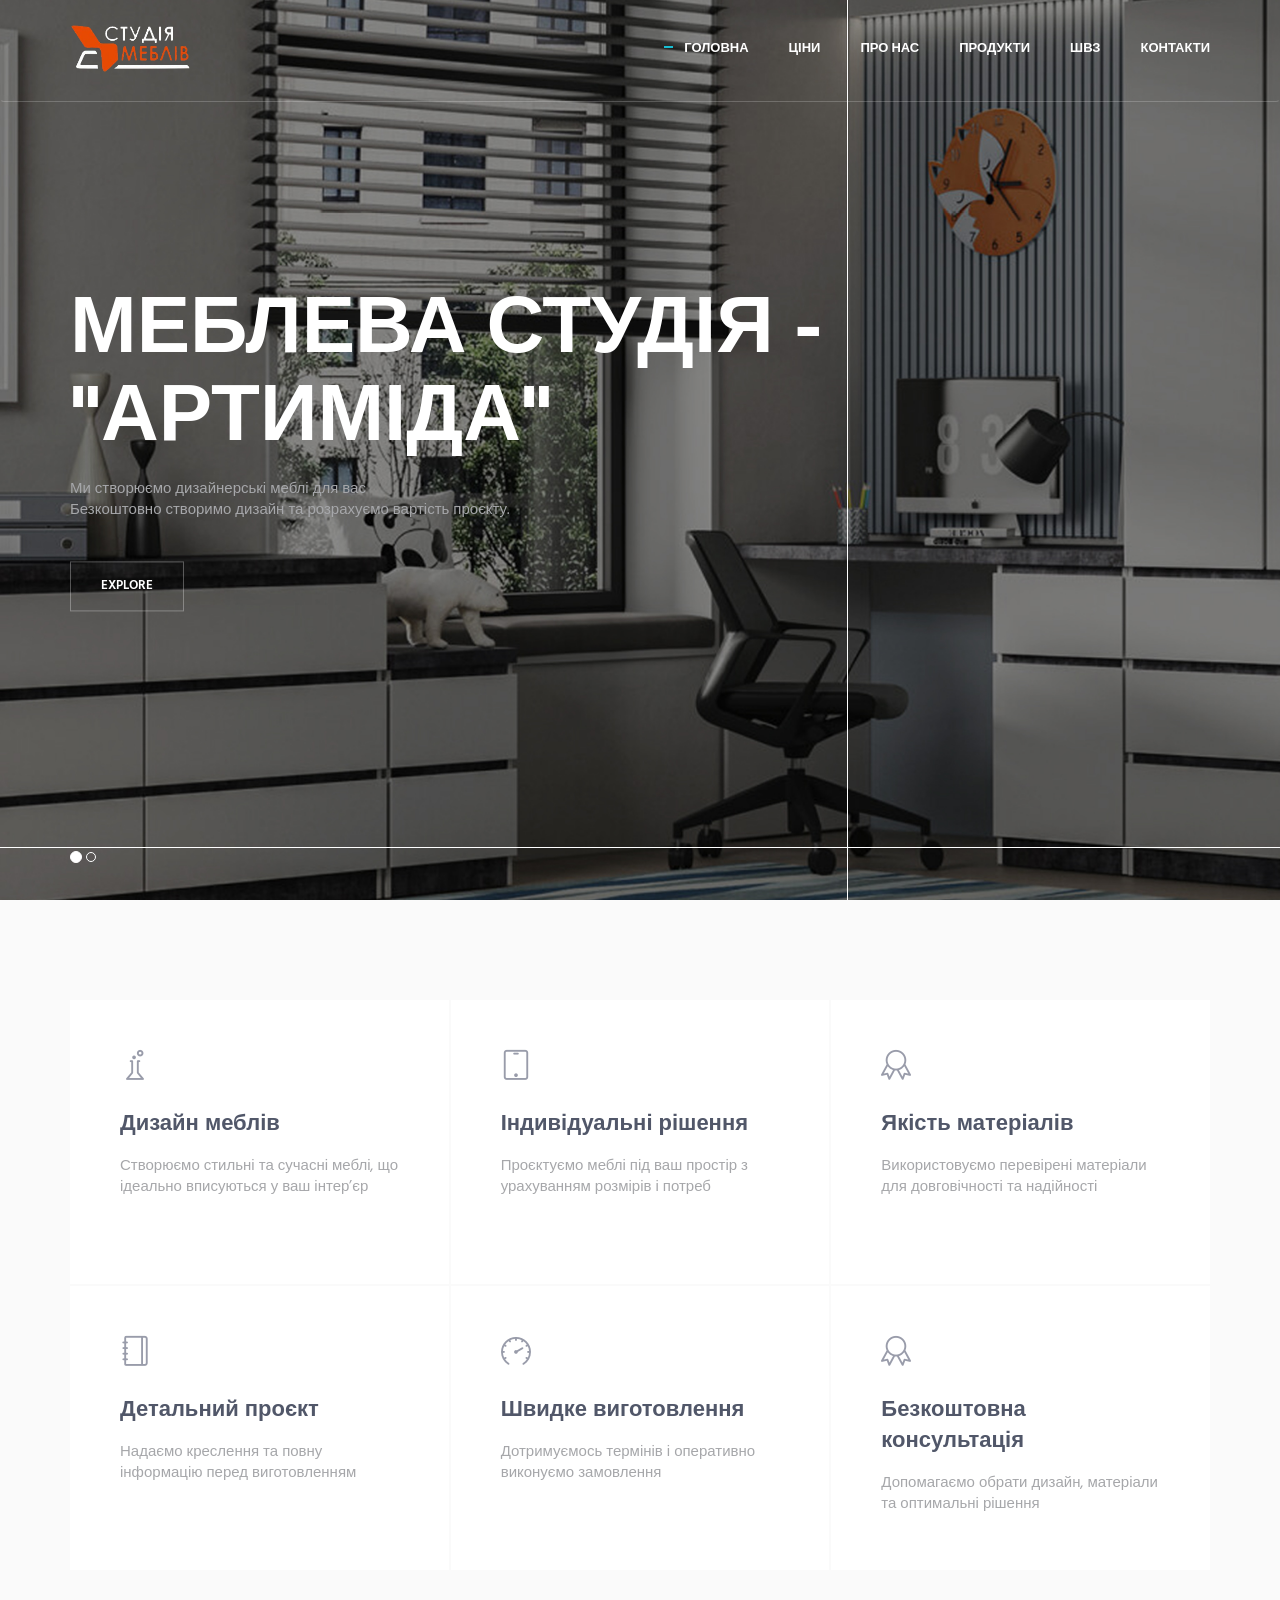
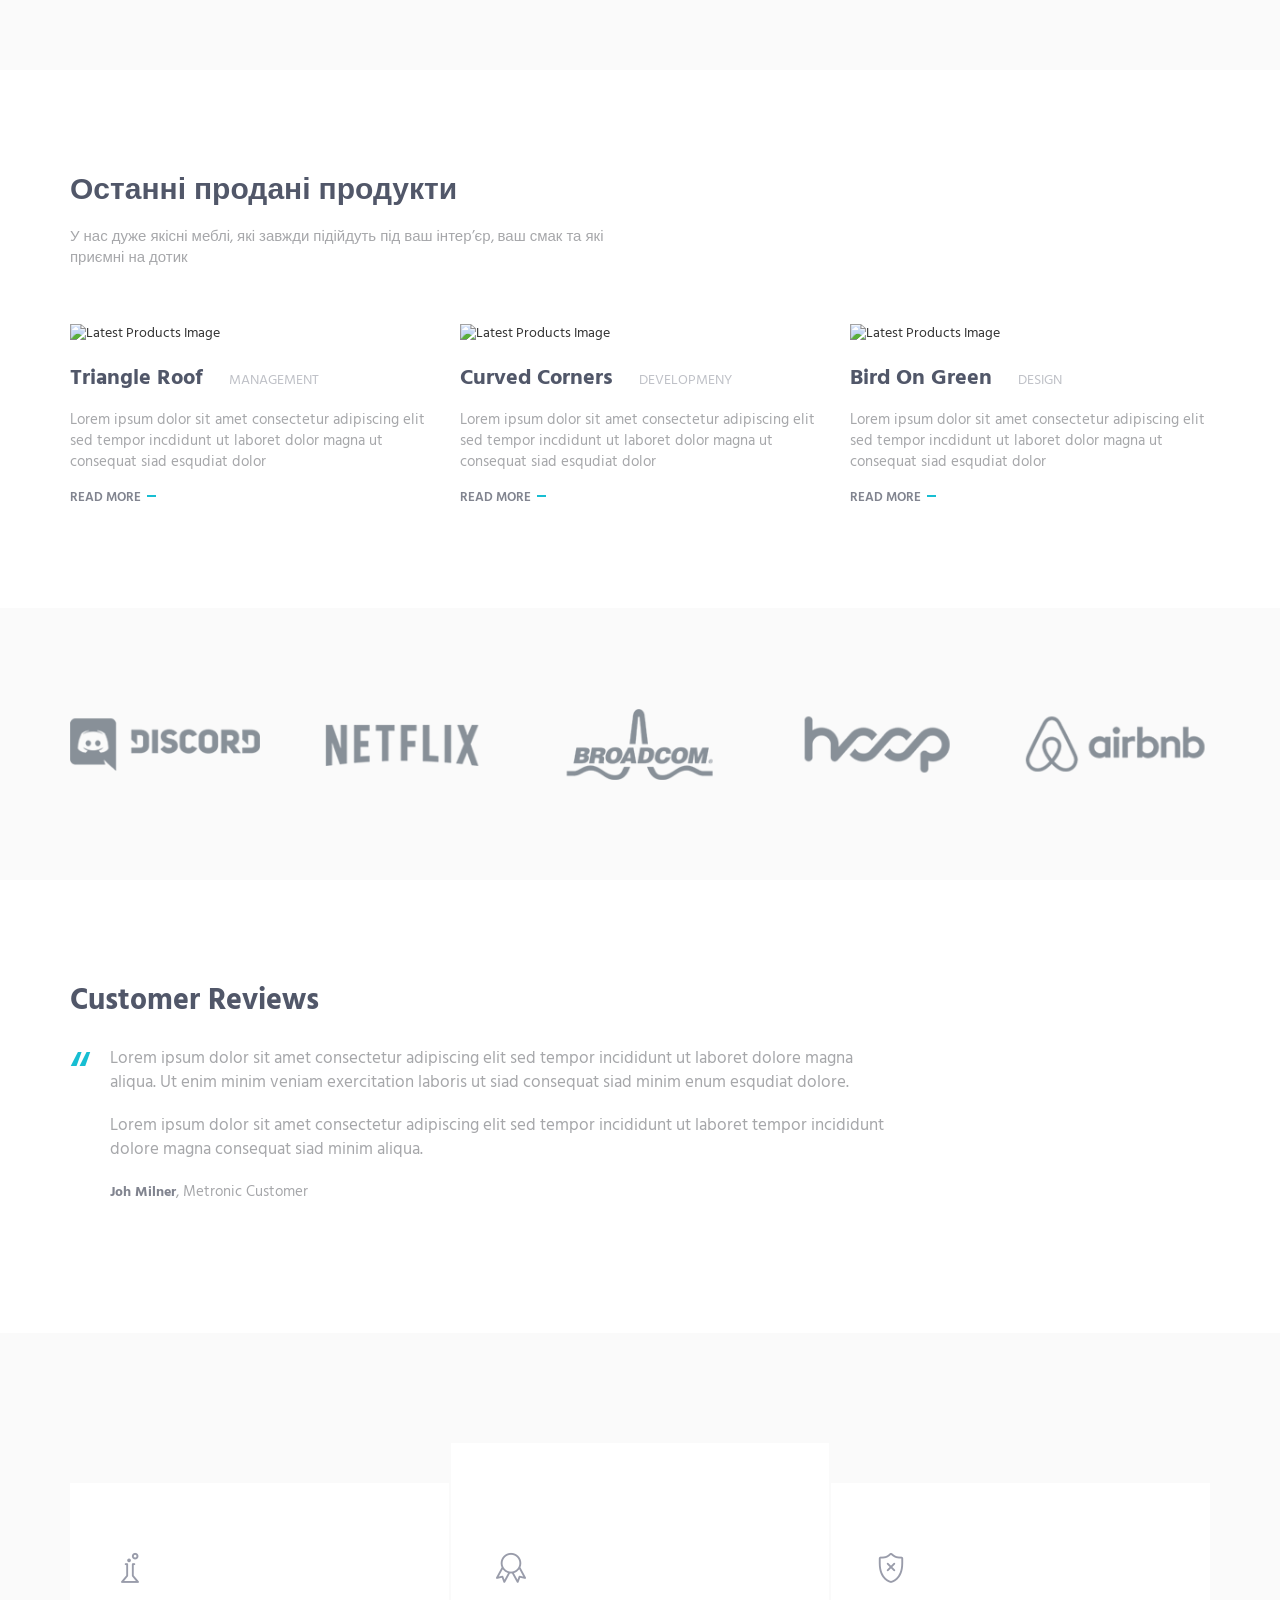
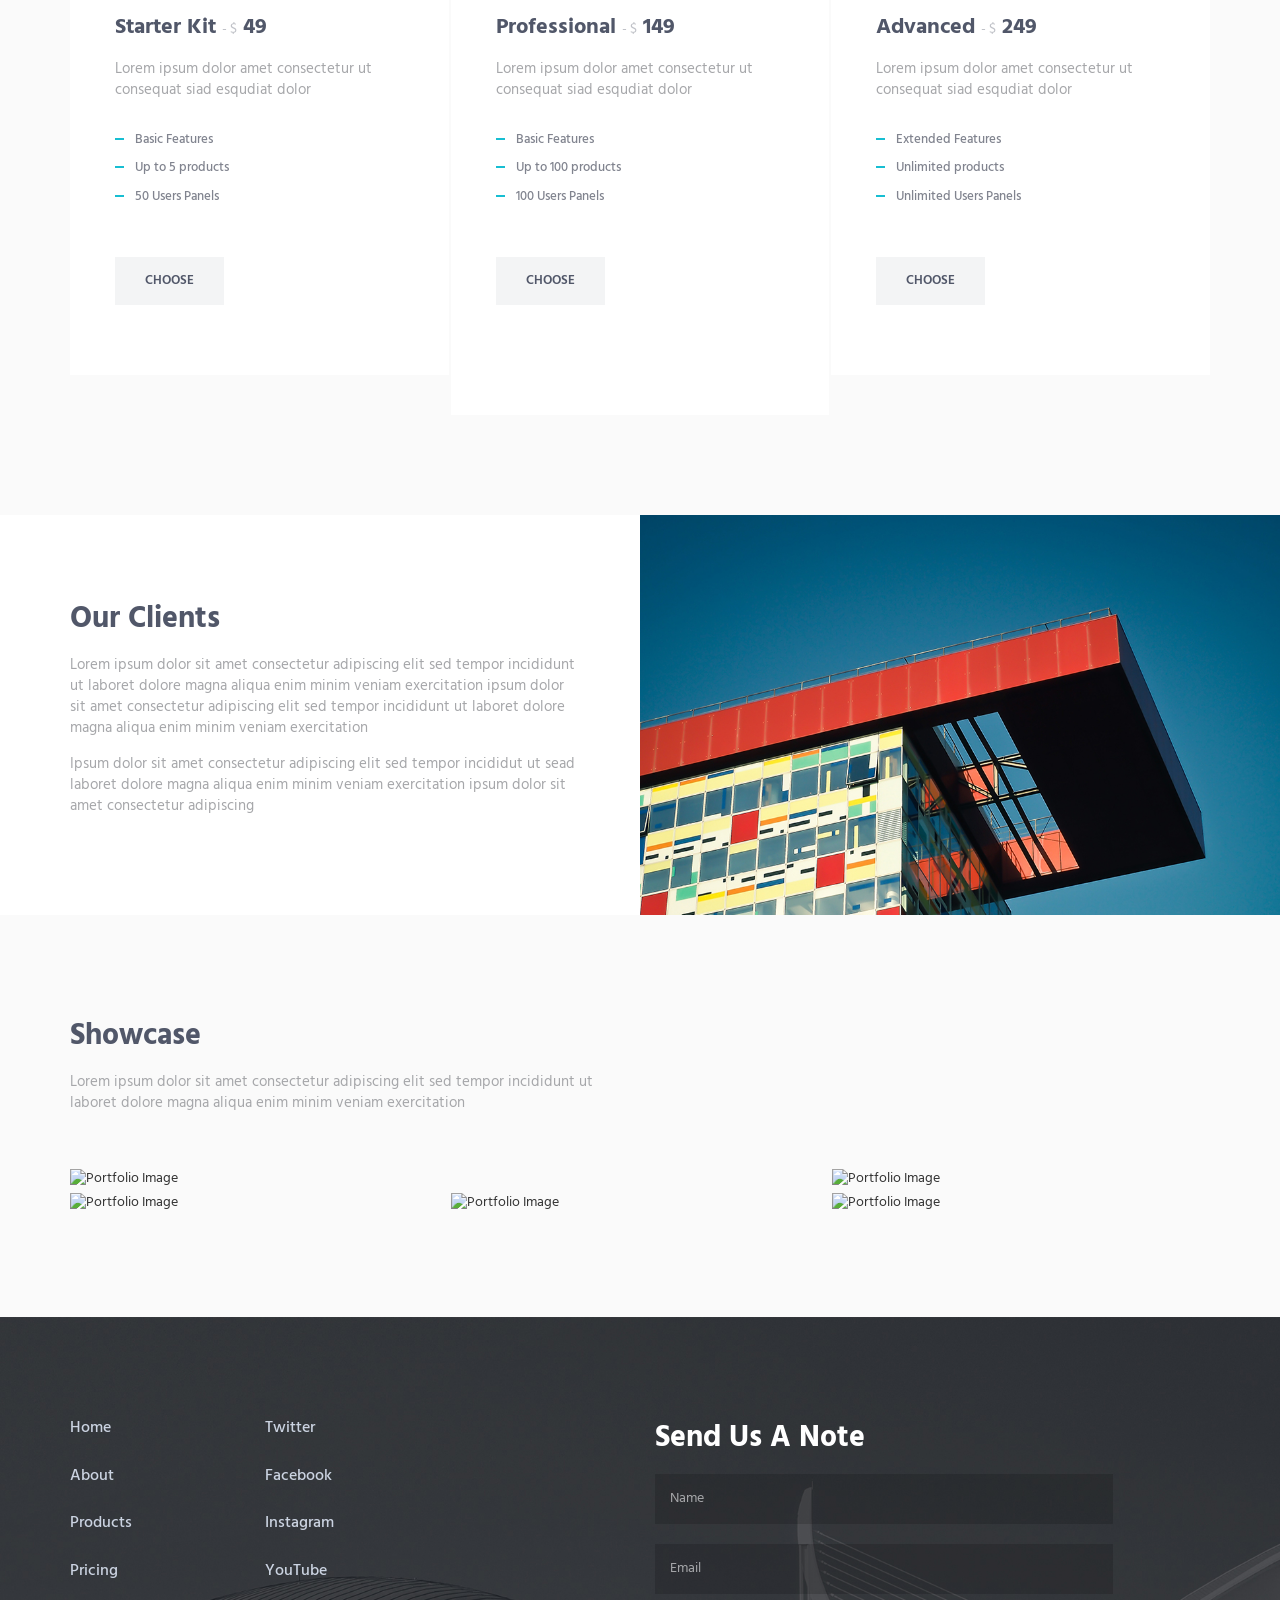
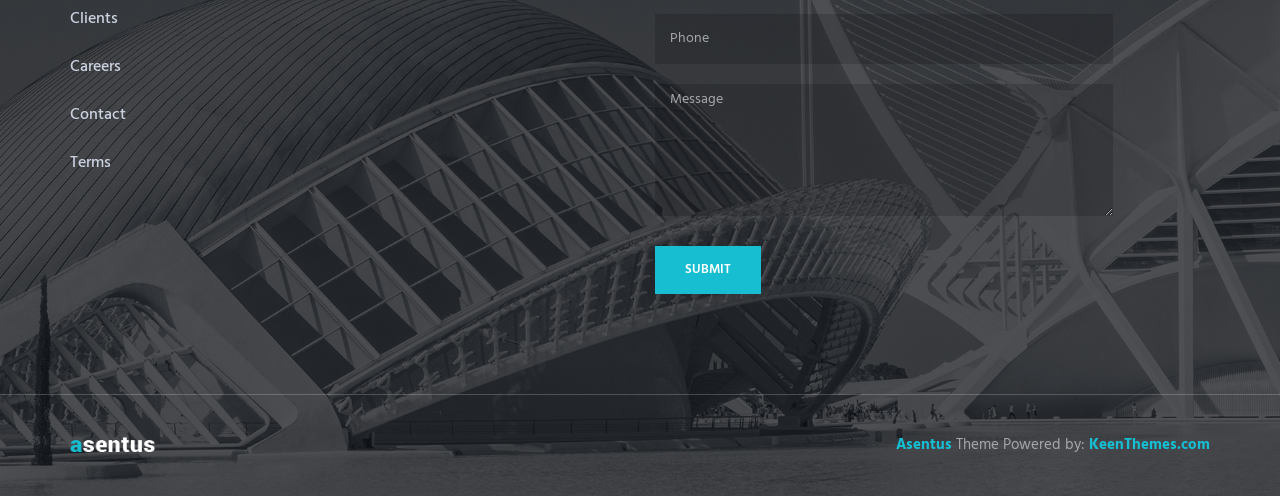
==== commit ec45d38e: "11.1" ====
--- a/index.html
+++ b/index.html
@@ -135,8 +135,8 @@
                                     <i class="service-icon icon-chemistry"></i>
                                 </div>
                                 <div class="service-info">
-                                    <h3>Art Of Coding</h3>
-                                    <p class="margin-b-5">Lorem ipsum dolor amet consectetur ut consequat siad esqudiat dolor</p>
+                                    <h3>Дизайн меблів</h3>
+                                    <p class="margin-b-5">Створюємо стильні та сучасні меблі, що ідеально вписуються у ваш інтер’єр</p>
                                 </div>
                                 <a href="#" class="content-wrapper-link"></a>    
                             </div>
@@ -149,8 +149,8 @@
                                     <i class="service-icon icon-screen-tablet"></i>
                                 </div>
                                 <div class="service-info">
-                                    <h3>Responsive Design</h3>
-                                    <p class="margin-b-5">Lorem ipsum dolor amet consectetur ut consequat siad esqudiat dolor</p>
+                                    <h3>Індивідуальні рішення</h3>
+                                    <p class="margin-b-5">Проєктуємо меблі під ваш простір з урахуванням розмірів і потреб</p>
                                 </div>
                                 <a href="#" class="content-wrapper-link"></a>    
                             </div>
@@ -163,8 +163,8 @@
                                     <i class="service-icon icon-badge"></i>
                                 </div>
                                 <div class="service-info">
-                                    <h3>Feature Reach</h3>
-                                    <p class="margin-b-5">Lorem ipsum dolor amet consectetur ut consequat siad esqudiat dolor</p>
+                                    <h3>Якість матеріалів</h3>
+                                    <p class="margin-b-5">Використовуємо перевірені матеріали для довговічності та надійності</p>
                                 </div>
                                 <a href="#" class="content-wrapper-link"></a>    
                             </div>
@@ -181,8 +181,8 @@
                                     <i class="service-icon icon-notebook"></i>
                                 </div>
                                 <div class="service-info">
-                                    <h3>Useful Documentation</h3>
-                                    <p class="margin-b-5">Lorem ipsum dolor amet consectetur ut consequat siad esqudiat dolor</p>
+                                    <h3>Детальний проєкт</h3>
+                                    <p class="margin-b-5">Надаємо креслення та повну інформацію перед виготовленням</p>
                                 </div>
                                 <a href="#" class="content-wrapper-link"></a>    
                             </div>
@@ -195,8 +195,8 @@
                                     <i class="service-icon icon-speedometer"></i>
                                 </div>
                                 <div class="service-info">
-                                    <h3>Fast Delivery</h3>
-                                    <p class="margin-b-5">Lorem ipsum dolor amet consectetur ut consequat siad esqudiat dolor</p>
+                                    <h3>Швидке виготовлення</h3>
+                                    <p class="margin-b-5">Дотримуємось термінів і оперативно виконуємо замовлення</p>
                                 </div>
                                 <a href="#" class="content-wrapper-link"></a>    
                             </div>
@@ -209,8 +209,8 @@
                                     <i class="service-icon icon-badge"></i>
                                 </div>
                                 <div class="service-info">
-                                    <h3>Free Plugins</h3>
-                                    <p class="margin-b-5">Lorem ipsum dolor amet consectetur ut consequat siad esqudiat dolor</p>
+                                    <h3>Безкоштовна консультація</h3>
+                                    <p class="margin-b-5">Допомагаємо обрати дизайн, матеріали та оптимальні рішення</p>
                                 </div>
                                 <a href="#" class="content-wrapper-link"></a>    
                             </div>
@@ -226,8 +226,8 @@
         <div class="content-lg container">
             <div class="row margin-b-40">
                 <div class="col-sm-6">
-                    <h2>Latest Products</h2>
-                    <p>Lorem ipsum dolor sit amet consectetur adipiscing elit sed tempor incididunt ut laboret dolore magna aliqua enim minim veniam exercitation</p>
+                    <h2>Останні продані продукти</h2>
+                    <p>У нас дуже якісні меблі, які завжди підійдуть під ваш інтер’єр, ваш смак та які приємні на дотик</p>
                 </div>
             </div>
             <!--// end row -->
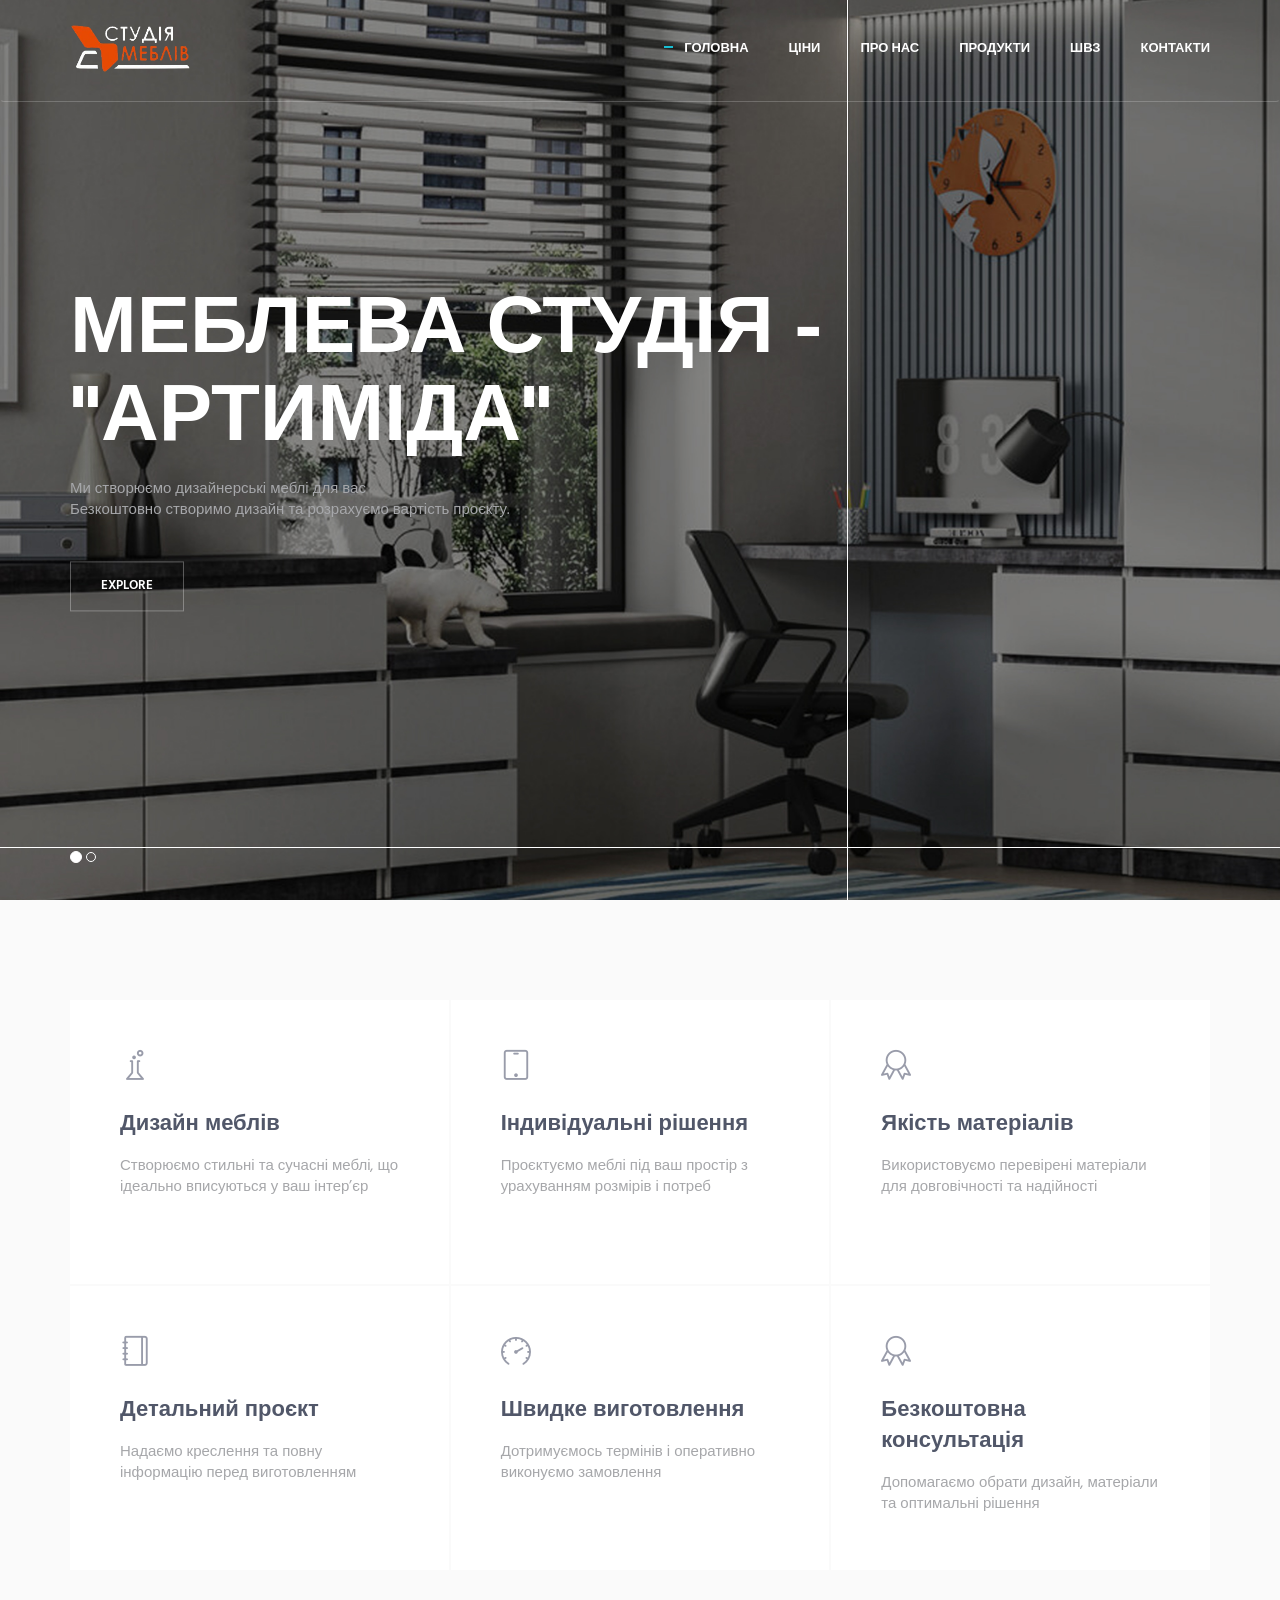
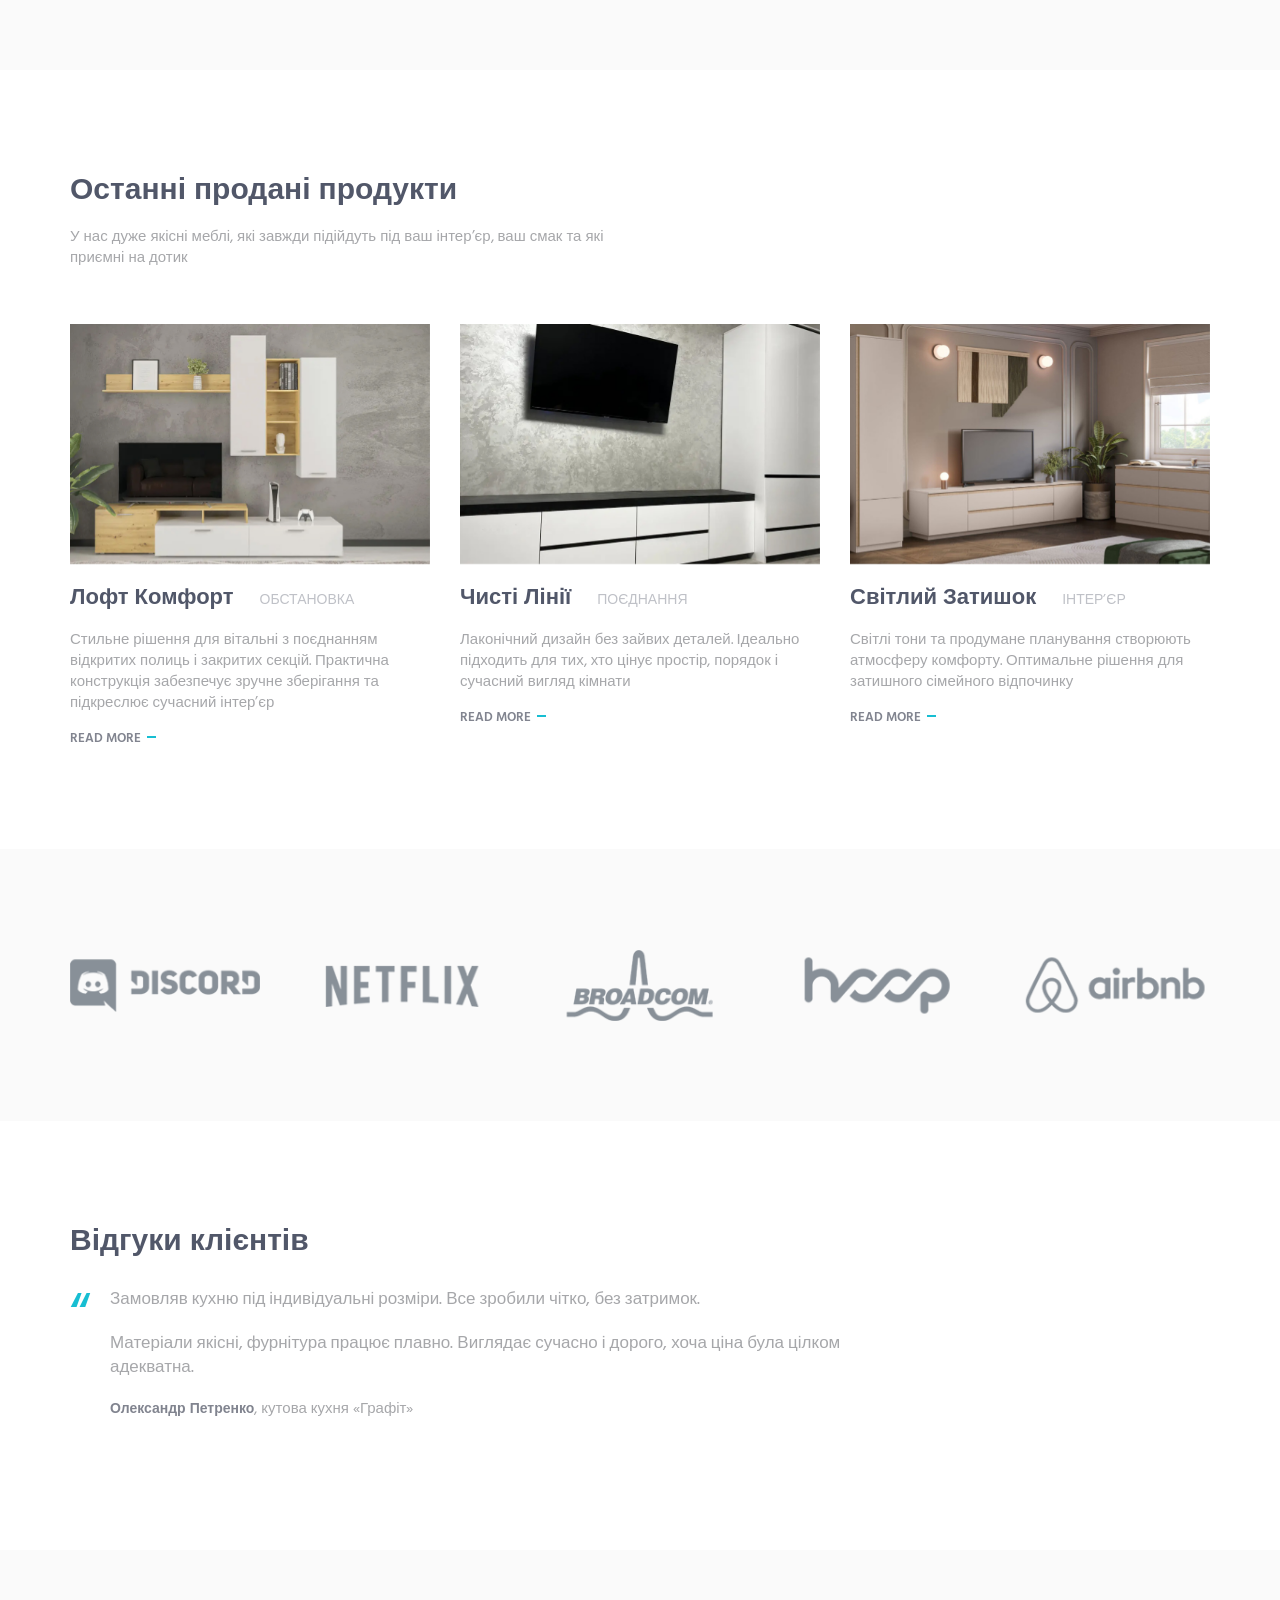
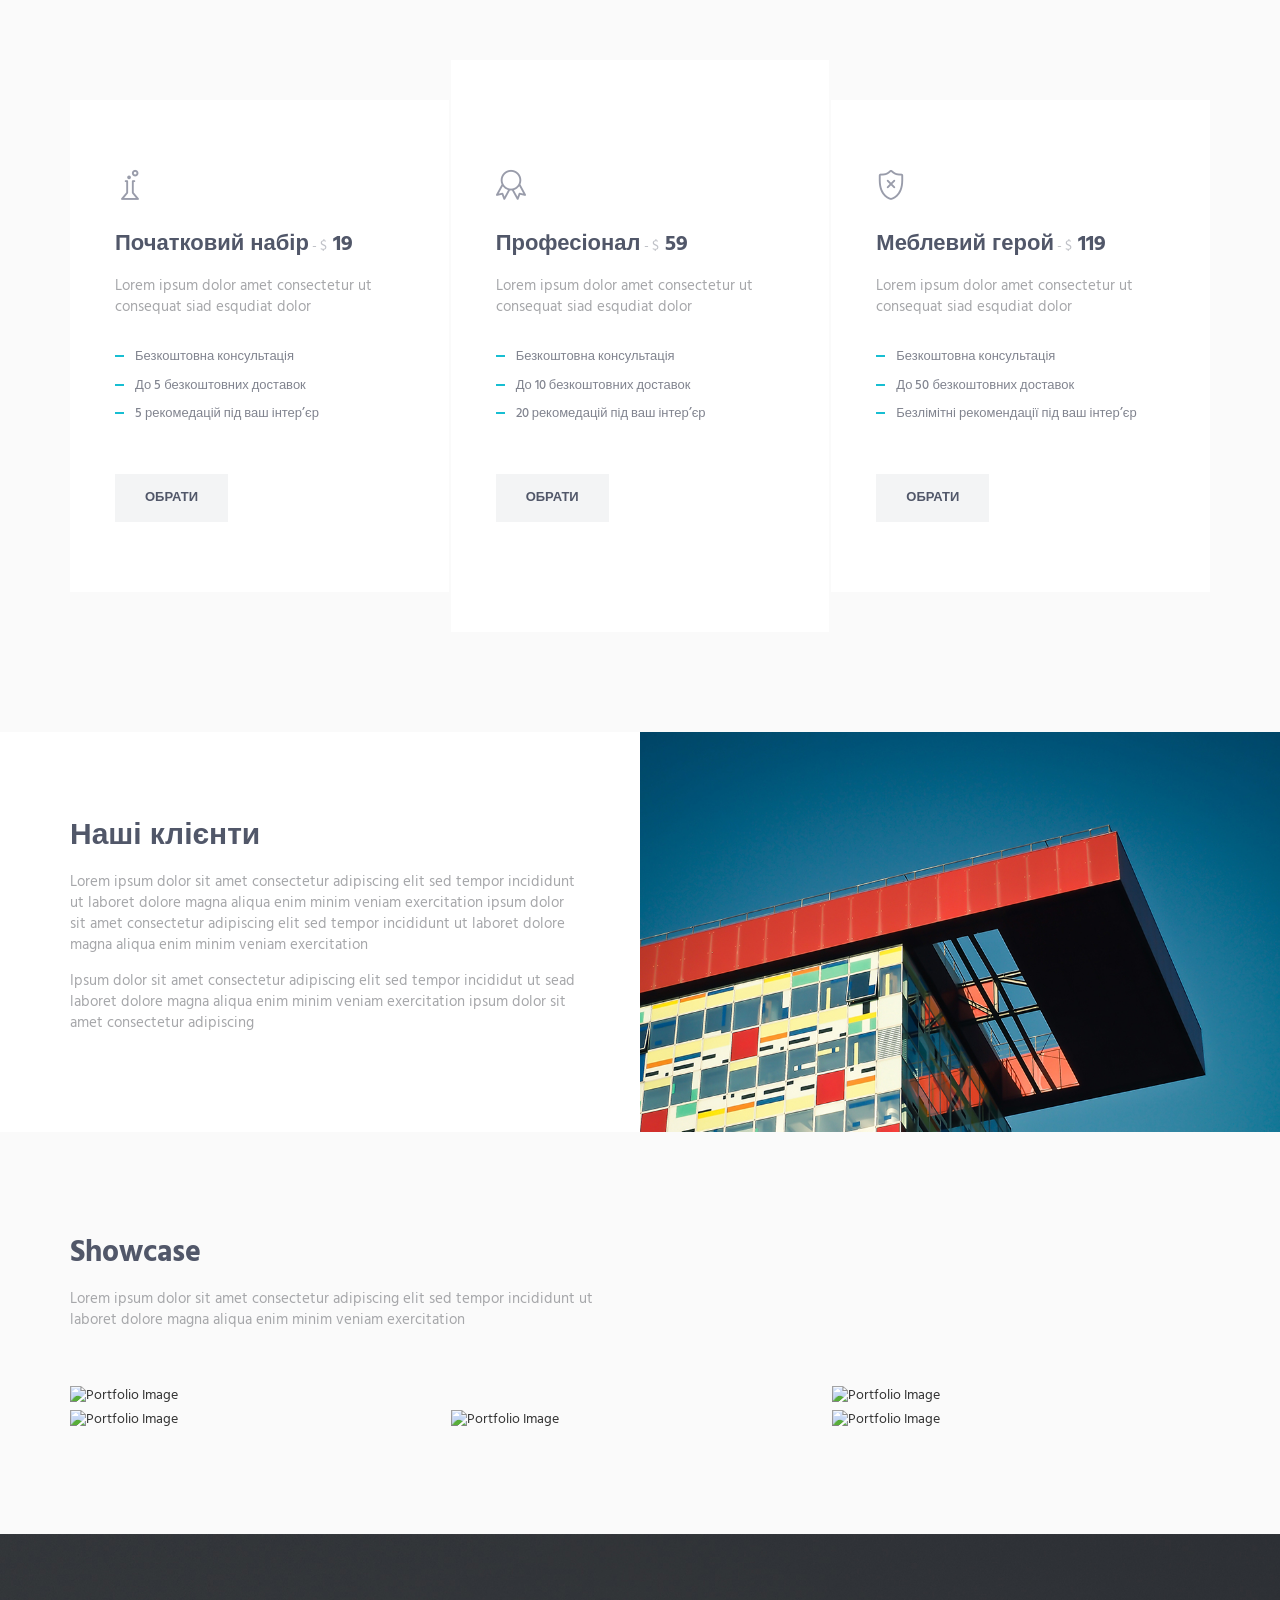
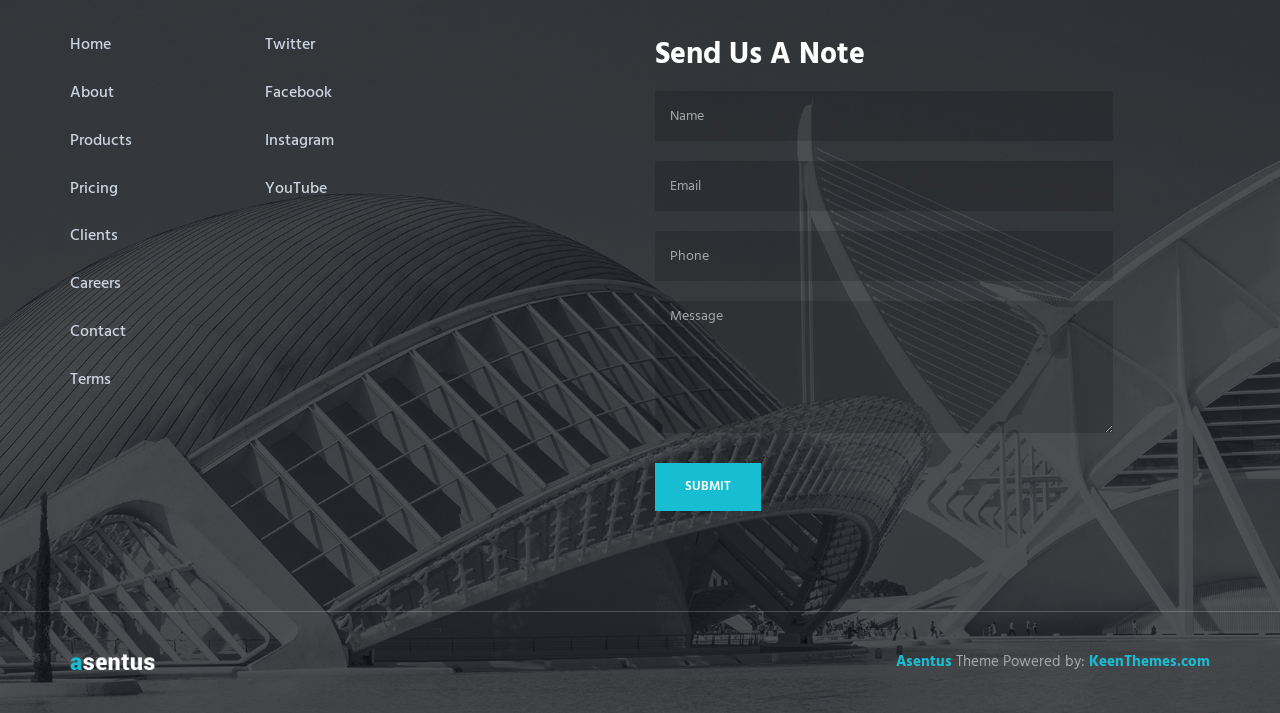
==== commit 5d2126fa: "12" ====
--- a/index.html
+++ b/index.html
@@ -240,8 +240,8 @@
                             <img class="img-responsive" src="img/970x647/01.jpg" alt="Latest Products Image">
                         </div>
                     </div>
-                    <h4><a href="#">Triangle Roof</a> <span class="text-uppercase margin-l-20">Management</span></h4>
-                    <p>Lorem ipsum dolor sit amet consectetur adipiscing elit sed tempor incdidunt ut laboret dolor magna ut consequat siad esqudiat dolor</p>
+                    <h4><a href="#">Лофт Комфорт</a> <span class="text-uppercase margin-l-20">Обстановка</span></h4>
+                    <p>Стильне рішення для вітальні з поєднанням відкритих полиць і закритих секцій. Практична конструкція забезпечує зручне зберігання та підкреслює сучасний інтер’єр</p>
                     <a class="link" href="#">Read More</a>
                 </div>
                 <!-- End Latest Products -->
@@ -253,8 +253,8 @@
                             <img class="img-responsive" src="img/970x647/02.jpg" alt="Latest Products Image">
                         </div>
                     </div>
-                    <h4><a href="#">Curved Corners</a> <span class="text-uppercase margin-l-20">Developmeny</span></h4>
-                    <p>Lorem ipsum dolor sit amet consectetur adipiscing elit sed tempor incdidunt ut laboret dolor magna ut consequat siad esqudiat dolor</p>
+                    <h4><a href="#">Чисті Лінії</a> <span class="text-uppercase margin-l-20">Поєднання</span></h4>
+                    <p>Лаконічний дизайн без зайвих деталей. Ідеально підходить для тих, хто цінує простір, порядок і сучасний вигляд кімнати</p>
                     <a class="link" href="#">Read More</a>
                 </div>
                 <!-- End Latest Products -->
@@ -266,8 +266,8 @@
                             <img class="img-responsive" src="img/970x647/03.jpg" alt="Latest Products Image">
                         </div>
                     </div>
-                    <h4><a href="#">Bird On Green</a> <span class="text-uppercase margin-l-20">Design</span></h4>
-                    <p>Lorem ipsum dolor sit amet consectetur adipiscing elit sed tempor incdidunt ut laboret dolor magna ut consequat siad esqudiat dolor</p>
+                    <h4><a href="#">Світлий Затишок</a> <span class="text-uppercase margin-l-20">інтер’єр</span></h4>
+                    <p>Світлі тони та продумане планування створюють атмосферу комфорту. Оптимальне рішення для затишного сімейного відпочинку</p>
                     <a class="link" href="#">Read More</a>
                 </div>
                 <!-- End Latest Products -->
@@ -313,7 +313,7 @@
         <div class="content-lg container">
             <div class="row">
                 <div class="col-sm-9">
-                    <h2>Customer Reviews</h2>
+                    <h2>Відгуки клієнтів</h2>
 
                     <!-- Swiper Testimonials -->
                     <div class="swiper-slider swiper-testimonials">
@@ -322,23 +322,23 @@
                             <div class="swiper-slide">
                                 <blockquote class="blockquote">
                                     <div class="margin-b-20">
-                                        Lorem ipsum dolor sit amet consectetur adipiscing elit sed tempor incididunt ut laboret dolore magna aliqua. Ut enim minim veniam exercitation laboris ut siad consequat siad minim enum esqudiat dolore.
+                                        Замовляв кухню під індивідуальні розміри. Все зробили чітко, без затримок.
                                     </div>
                                     <div class="margin-b-20">
-                                        Lorem ipsum dolor sit amet consectetur adipiscing elit sed tempor incididunt ut laboret tempor incididunt dolore magna consequat siad minim aliqua.
+                                        Матеріали якісні, фурнітура працює плавно. Виглядає сучасно і дорого, хоча ціна була цілком адекватна.
                                     </div>
-                                    <p><span class="fweight-700 color-link">Joh Milner</span>, Metronic Customer</p>
+                                    <p><span class="fweight-700 color-link">Олександр Петренко</span>, кутова кухня «Графіт»</p>
                                 </blockquote>
                             </div>
                             <div class="swiper-slide">
                                 <blockquote class="blockquote">
                                     <div class="margin-b-20">
-                                        Duis aute irure dolor in reprehenderit in voluptate velit esse cillum dolore eu fugiat nulla pariatur. Excepteur sint occaecat cupidatat non proident, sunt in culpa qui officia deserunt mollit anim id est laborum.
+                                        Дуже зручна шафа, багато місця всередині. Дзеркала візуально збільшили кімнату.
                                     </div>
                                     <div class="margin-b-20">
-                                        Ut enim ad minim veniam, quis nostrud exercitation ullamco laboris nisi ut aliquip ex ea commodo consequat.
+                                        Двері відкриваються легко, нічого не скрипить. Повністю задоволена результатом.
                                     </div>
-                                    <p><span class="fweight-700 color-link">Alex Clarson</span>, Metronic Customer</p>
+                                    <p><span class="fweight-700 color-link">Ірина Ковальчук</span>, Шафа-купе «Дзеркальна Лінія»</p>
                                 </blockquote>
                             </div>
                         </div>
@@ -363,15 +363,15 @@
                         <div class="pricing">
                             <div class="margin-b-30">
                                 <i class="pricing-icon icon-chemistry"></i>
-                                <h3>Starter Kit <span> - $</span> 49</h3>
+                                <h3>Початковий набір<span> - $</span> 19</h3>
                                 <p>Lorem ipsum dolor amet consectetur ut consequat siad esqudiat dolor</p>
                             </div>
                             <ul class="list-unstyled pricing-list margin-b-50">
-                                <li class="pricing-list-item">Basic Features</li>
-                                <li class="pricing-list-item">Up to 5 products</li>
-                                <li class="pricing-list-item">50 Users Panels</li>
+                                <li class="pricing-list-item">Безкоштовна консультація</li>
+                                <li class="pricing-list-item">До 5 безкоштовних доставок</li>
+                                <li class="pricing-list-item">5 рекомедацій під ваш інтер’єр</li>
                             </ul>
-                            <a href="pricing.html" class="btn-theme btn-theme-sm btn-default-bg text-uppercase">Choose</a>
+                            <a href="pricing.html" class="btn-theme btn-theme-sm btn-default-bg text-uppercase">Обрати</a>
                         </div>
                         <!-- End Pricing -->
                     </div>
@@ -380,15 +380,15 @@
                         <div class="pricing pricing-active">
                             <div class="margin-b-30">
                                 <i class="pricing-icon icon-badge"></i>
-                                <h3>Professional <span> - $</span> 149</h3>
+                                <h3>Професіонал<span> - $</span> 59</h3>
                                 <p>Lorem ipsum dolor amet consectetur ut consequat siad esqudiat dolor</p>
                             </div>
                             <ul class="list-unstyled pricing-list margin-b-50">
-                                <li class="pricing-list-item">Basic Features</li>
-                                <li class="pricing-list-item">Up to 100 products</li>
-                                <li class="pricing-list-item">100 Users Panels</li>
+                                <li class="pricing-list-item">Безкоштовна консультація</li>
+                                <li class="pricing-list-item">До 10 безкоштовних доставок</li>
+                                <li class="pricing-list-item">20 рекомедацій під ваш інтер’єр</li>
                             </ul>
-                            <a href="pricing.html" class="btn-theme btn-theme-sm btn-default-bg text-uppercase">Choose</a>
+                            <a href="pricing.html" class="btn-theme btn-theme-sm btn-default-bg text-uppercase">Обрати</a>
                         </div>
                         <!-- End Pricing -->
                     </div>
@@ -397,15 +397,15 @@
                         <div class="pricing">
                             <div class="margin-b-30">
                                 <i class="pricing-icon icon-shield"></i>
-                                <h3>Advanced <span> - $</span> 249</h3>
+                                <h3>Меблевий герой<span> - $</span> 119</h3>
                                 <p>Lorem ipsum dolor amet consectetur ut consequat siad esqudiat dolor</p>
                             </div>
                             <ul class="list-unstyled pricing-list margin-b-50">
-                                <li class="pricing-list-item">Extended Features</li>
-                                <li class="pricing-list-item">Unlimited products</li>
-                                <li class="pricing-list-item">Unlimited Users Panels</li>
+                                <li class="pricing-list-item">Безкоштовна консультація</li>
+                                <li class="pricing-list-item">До 50 безкоштовних доставок</li>
+                                <li class="pricing-list-item">Безлімітні рекомендації під ваш інтер’єр</li>
                             </ul>
-                            <a href="pricing.html" class="btn-theme btn-theme-sm btn-default-bg text-uppercase">Choose</a>
+                            <a href="pricing.html" class="btn-theme btn-theme-sm btn-default-bg text-uppercase">Обрати</a>
                         </div>
                         <!-- End Pricing -->
                     </div>
@@ -422,7 +422,7 @@
                     <div class="ver-center">
                         <div class="ver-center-aligned">
                             <div class="promo-section-col">
-                                <h2>Our Clients</h2>
+                                <h2>Наші клієнти</h2>
                                 <p>Lorem ipsum dolor sit amet consectetur adipiscing elit sed tempor incididunt ut laboret dolore magna aliqua enim minim veniam exercitation ipsum dolor sit amet consectetur adipiscing elit sed tempor incididunt ut laboret dolore magna aliqua enim minim veniam exercitation</p>
                                 <p>Ipsum dolor sit amet consectetur adipiscing elit sed tempor incididut ut sead laboret dolore magna aliqua enim minim veniam exercitation ipsum dolor sit amet consectetur adipiscing</p>
                             </div>
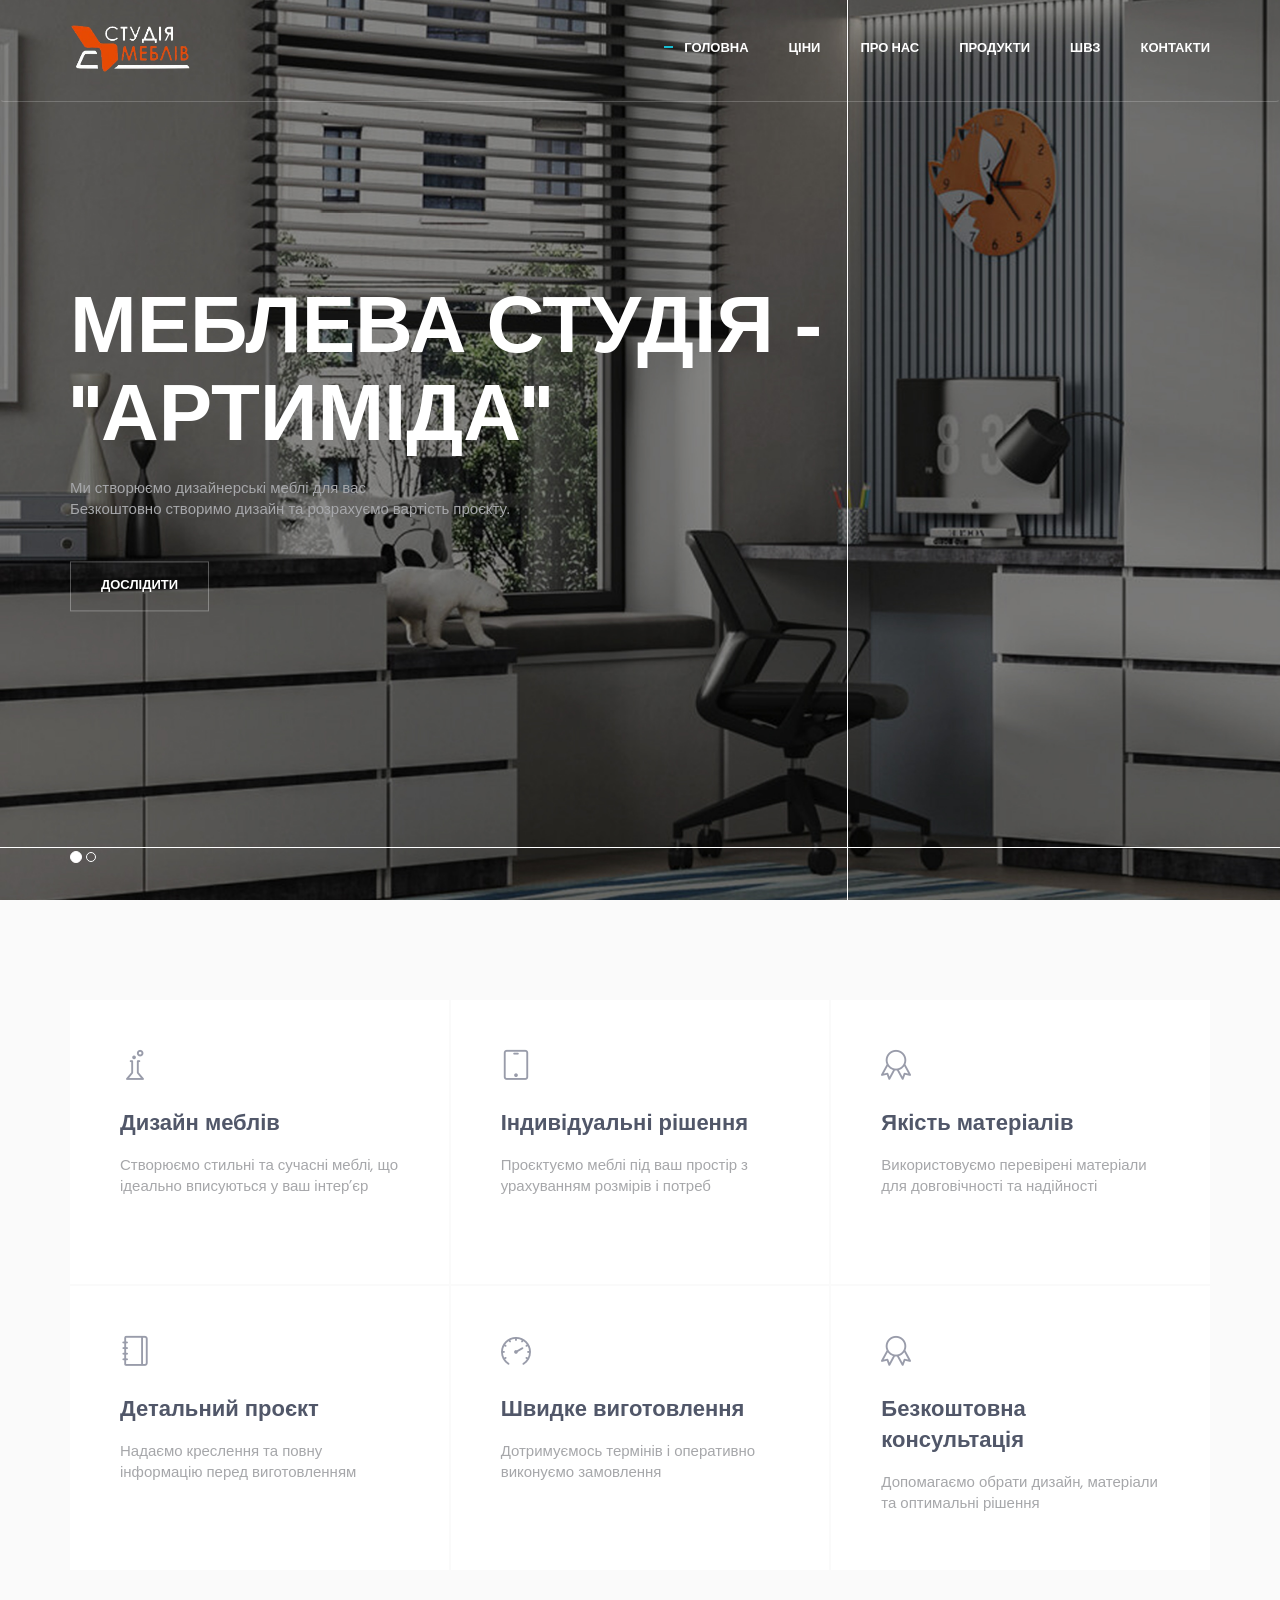
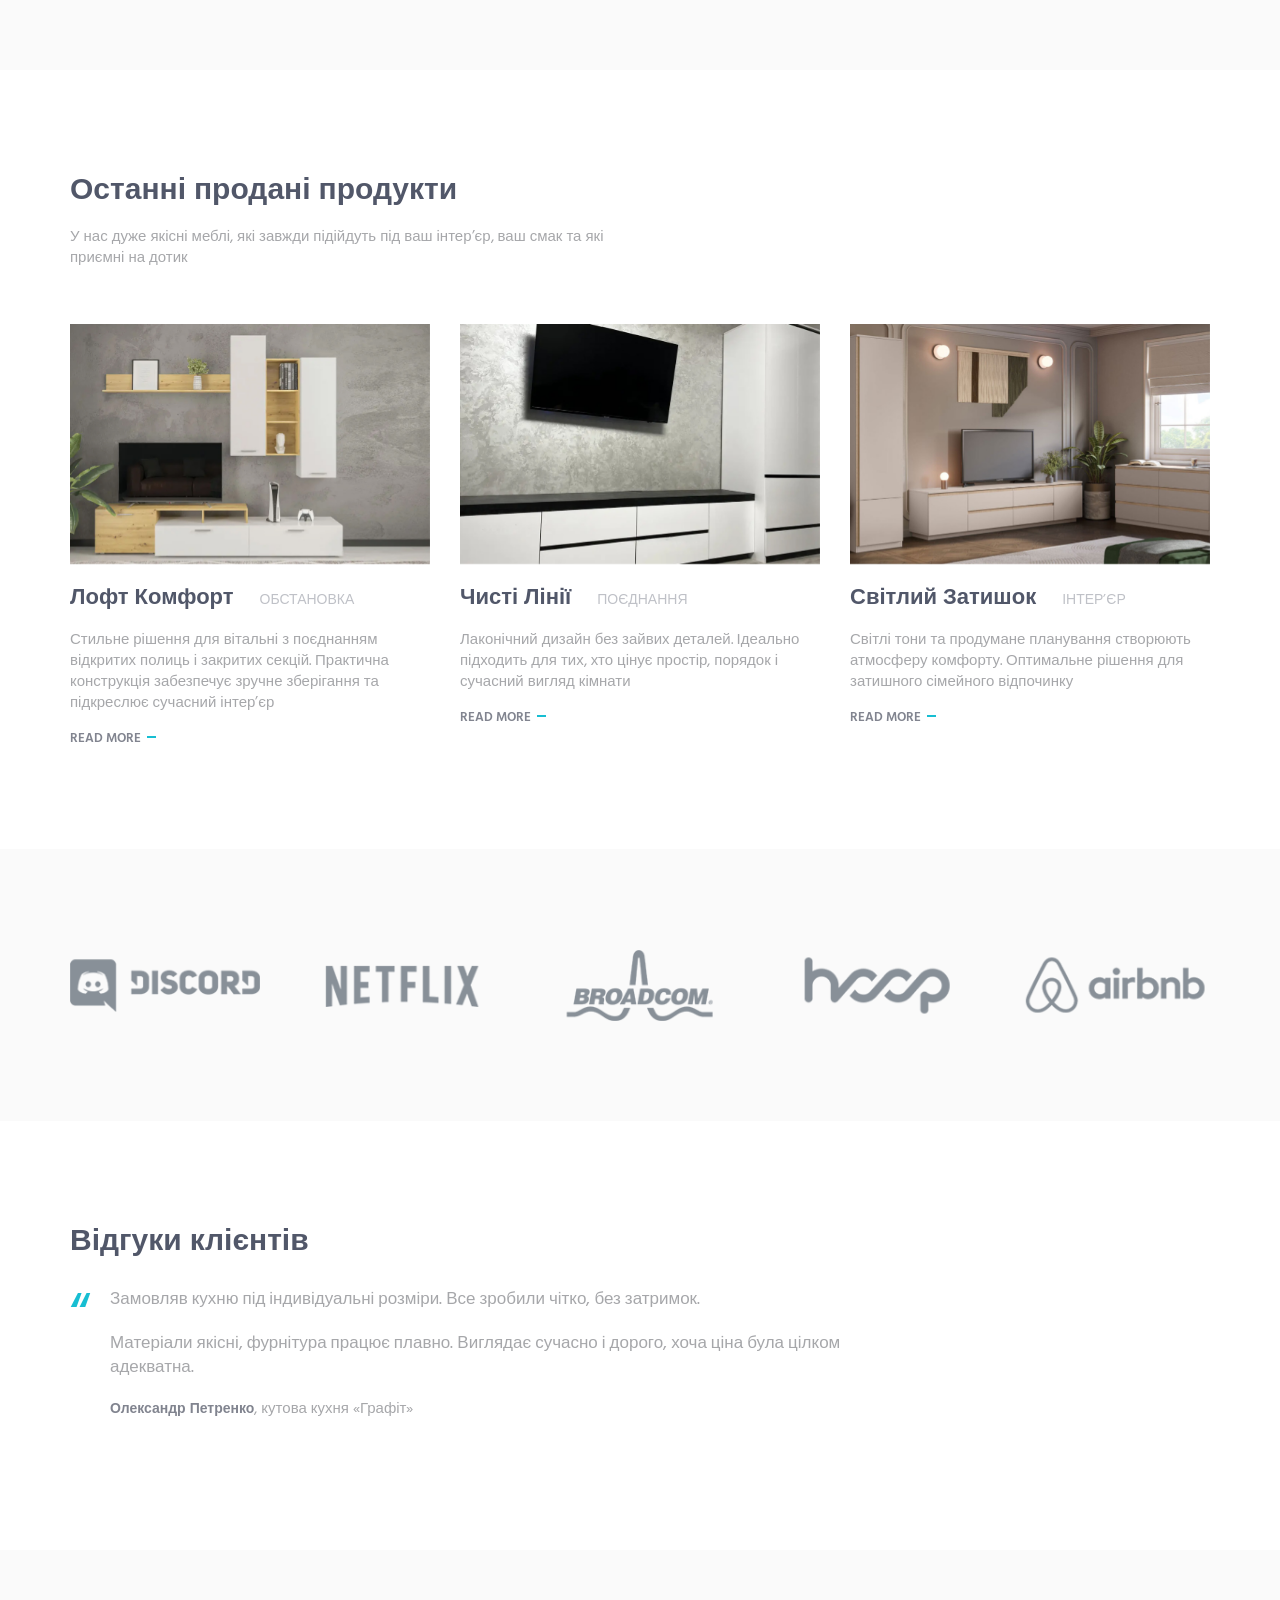
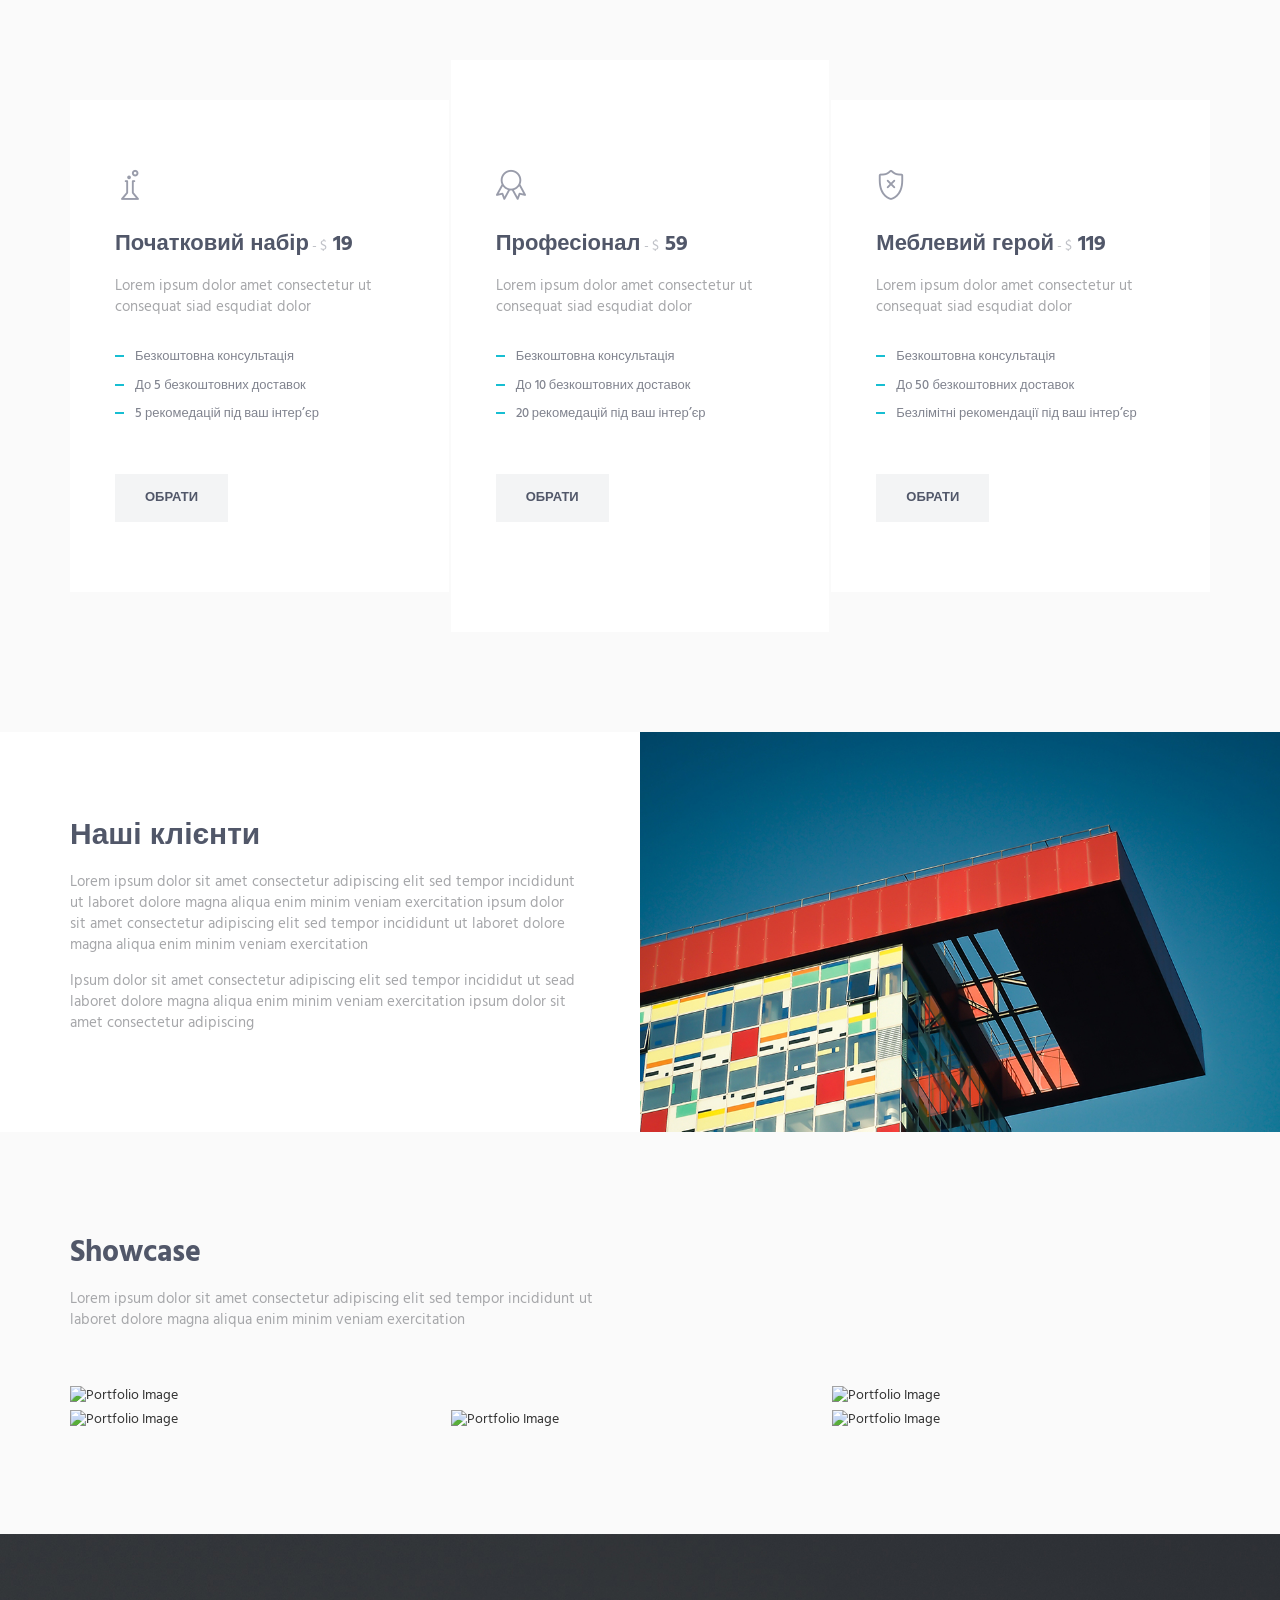
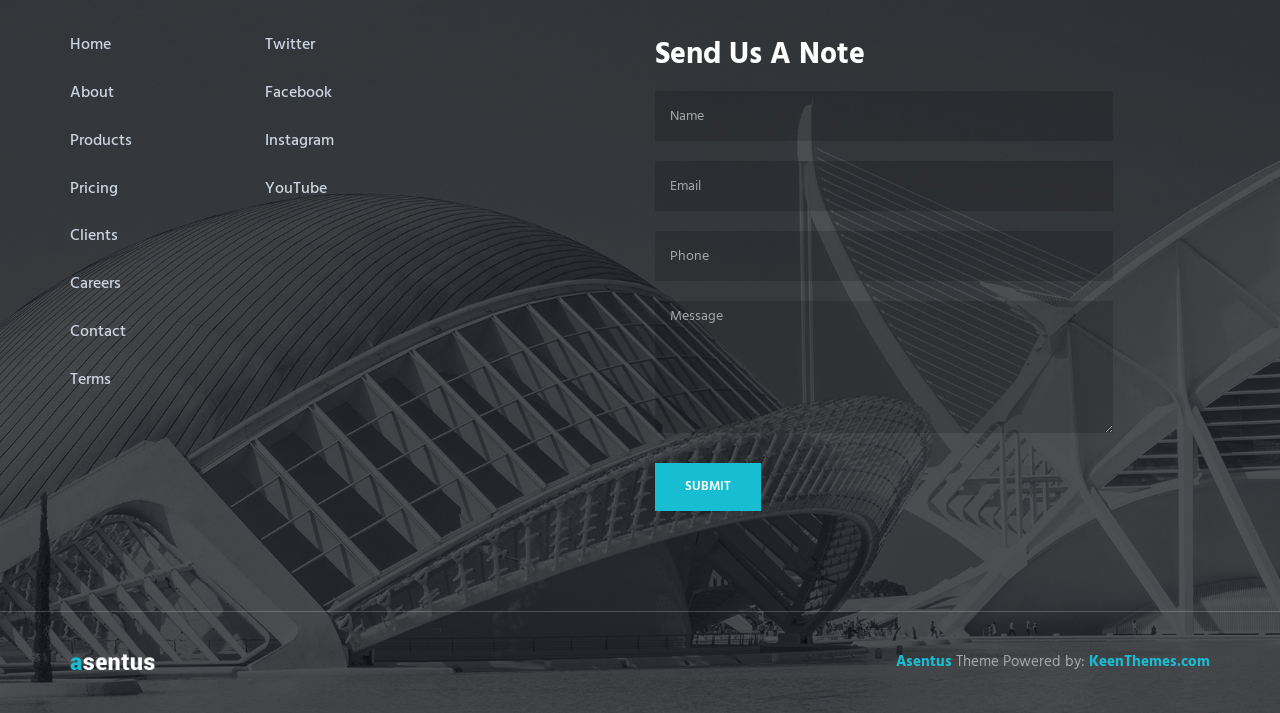
==== commit f848ece5: "12.1" ====
--- a/index.html
+++ b/index.html
@@ -102,7 +102,7 @@
                                 <h1 class="carousel-title">Меблева студія - "Артиміда"</h1>
                                 <p>Ми створюємо дизайнерські меблі для вас <br/> Безкоштовно створимо дизайн та розрахуємо вартість проєкту.</p>
                             </div>
-                            <a href="#" class="btn-theme btn-theme-sm btn-white-brd text-uppercase">Explore</a>
+                            <a href="#" class="btn-theme btn-theme-sm btn-white-brd text-uppercase">Дослідити</a>
                         </div>
                     </div>
                 </div>
@@ -115,7 +115,7 @@
                                 <h2 class="carousel-title">Меблева студія - "Артиміда"</h2>
                                 <p>Ми створюємо дизайнерські меблі для вас <br/> Безкоштовно створимо дизайн та розрахуємо вартість проєкту.</p>
                             </div>
-                            <a href="#" class="btn-theme btn-theme-sm btn-white-brd text-uppercase">Explore</a>
+                            <a href="#" class="btn-theme btn-theme-sm btn-white-brd text-uppercase">Дослідити</a>
                         </div>
                     </div>
                 </div>
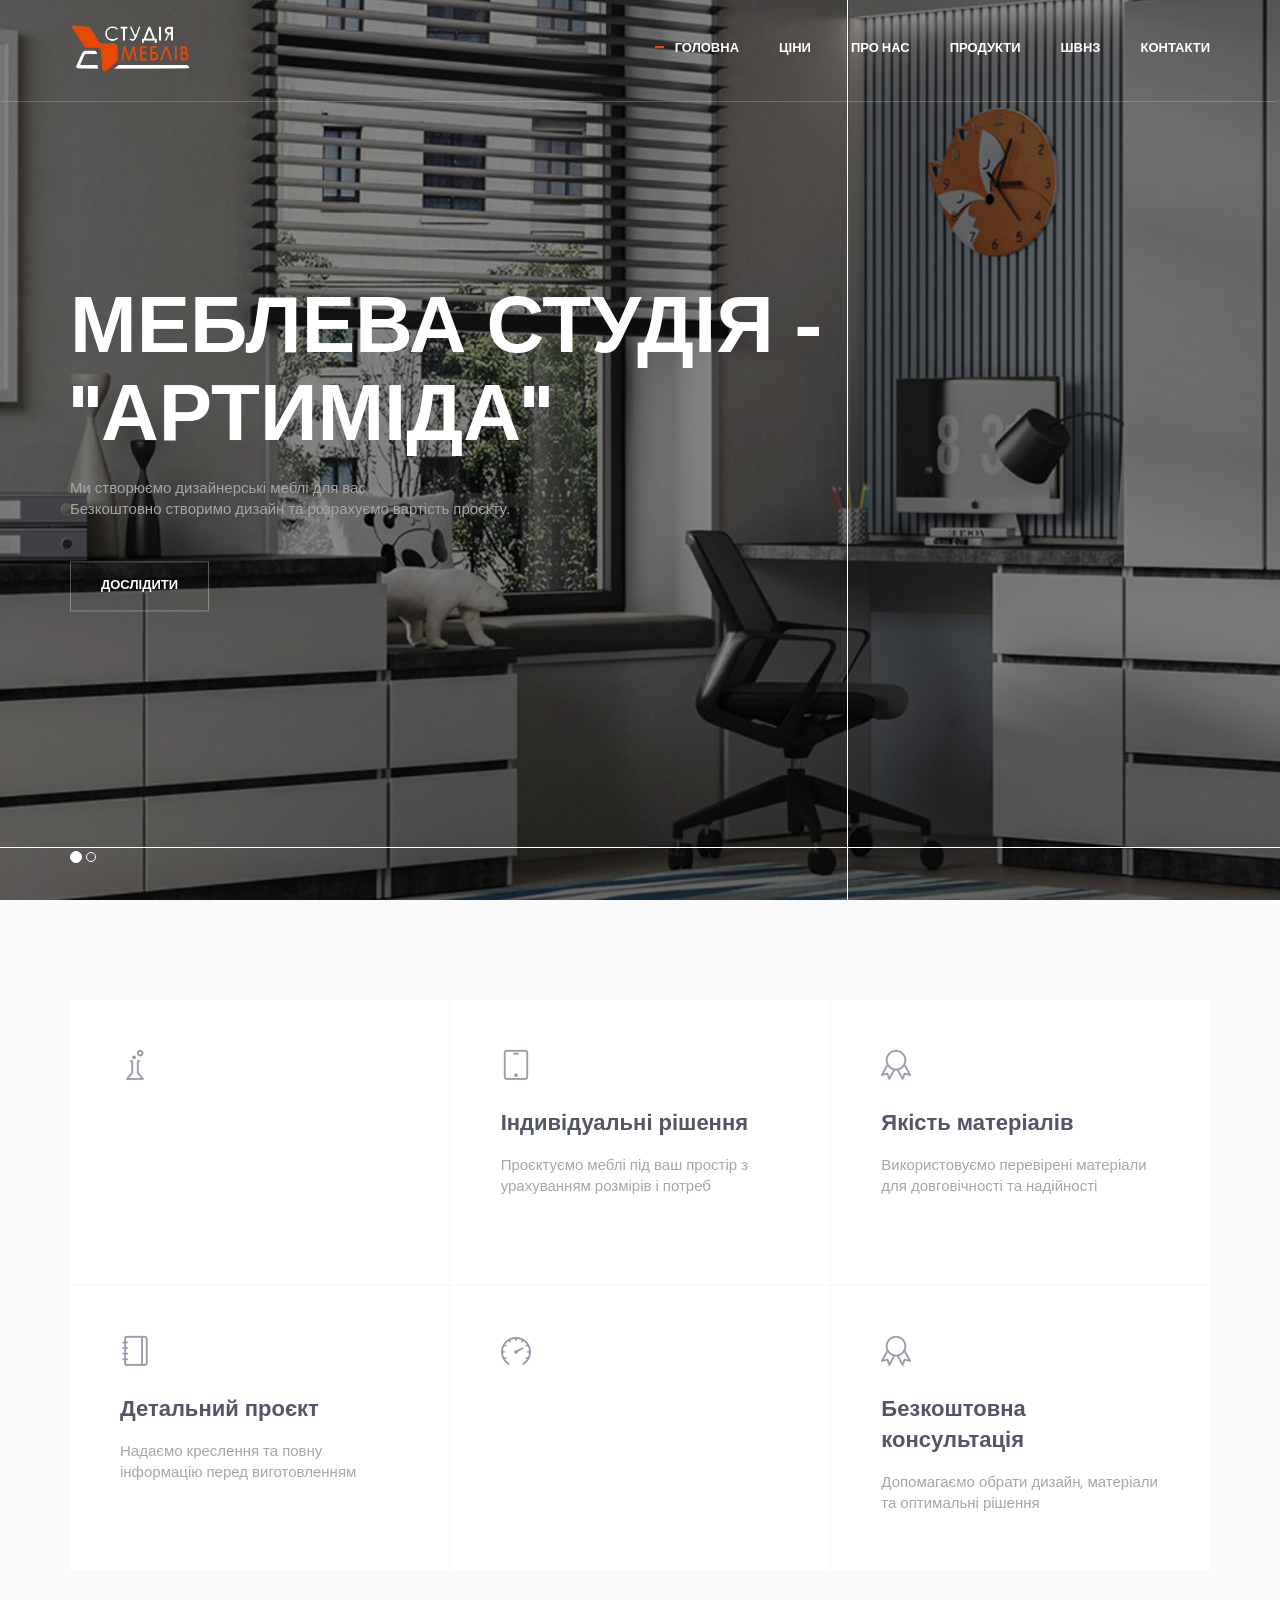
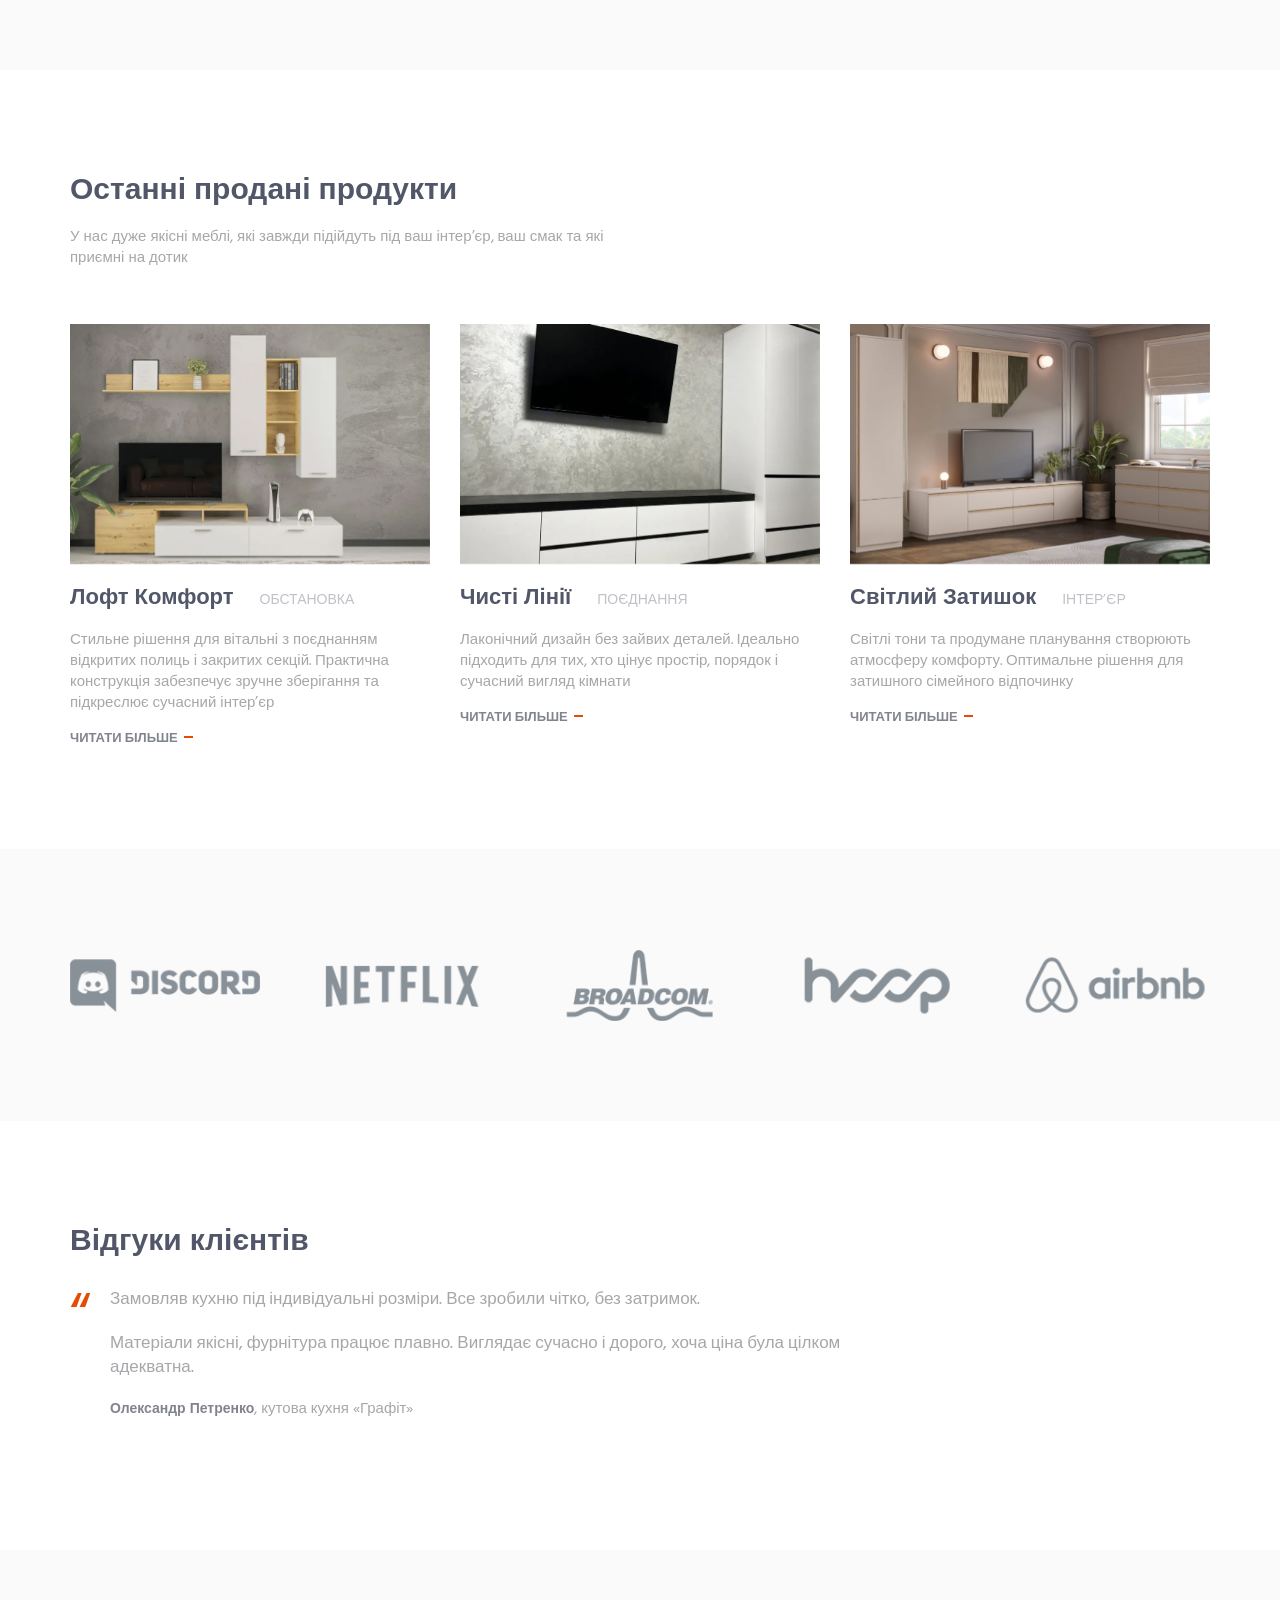
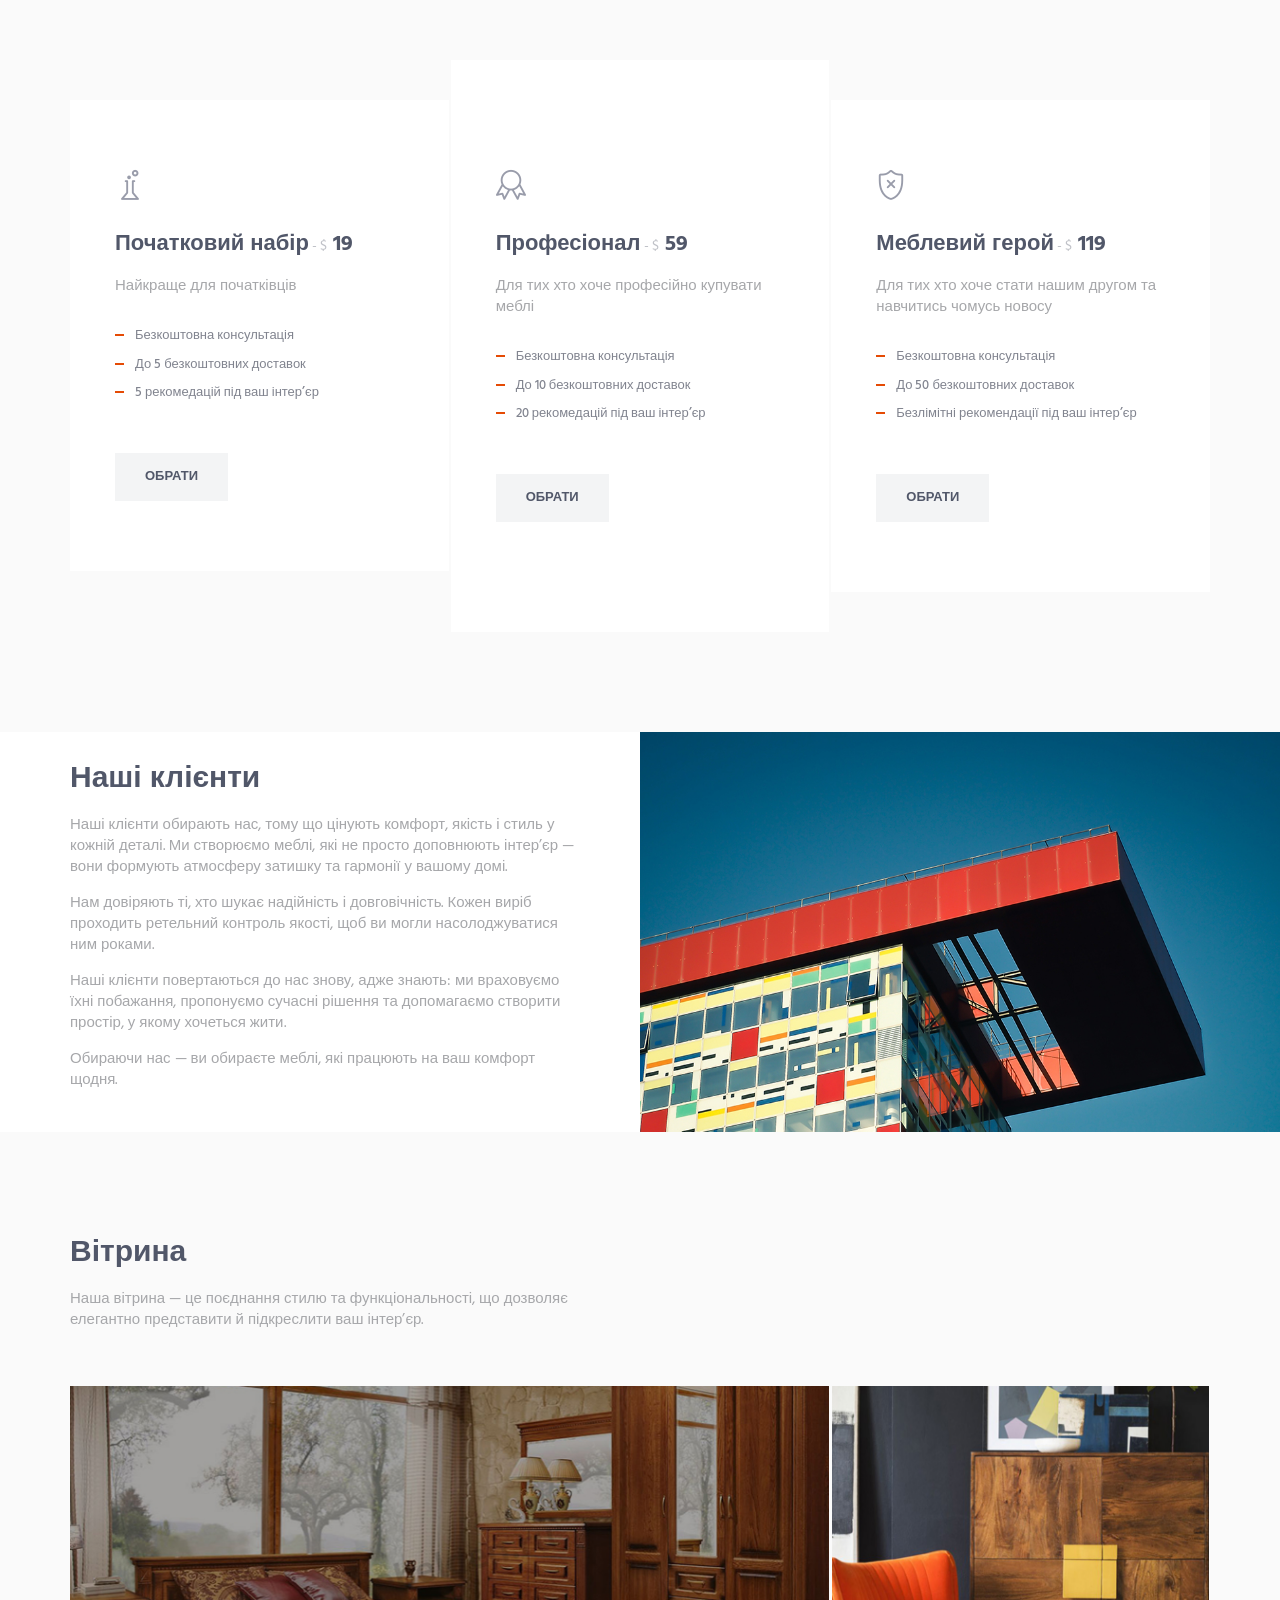
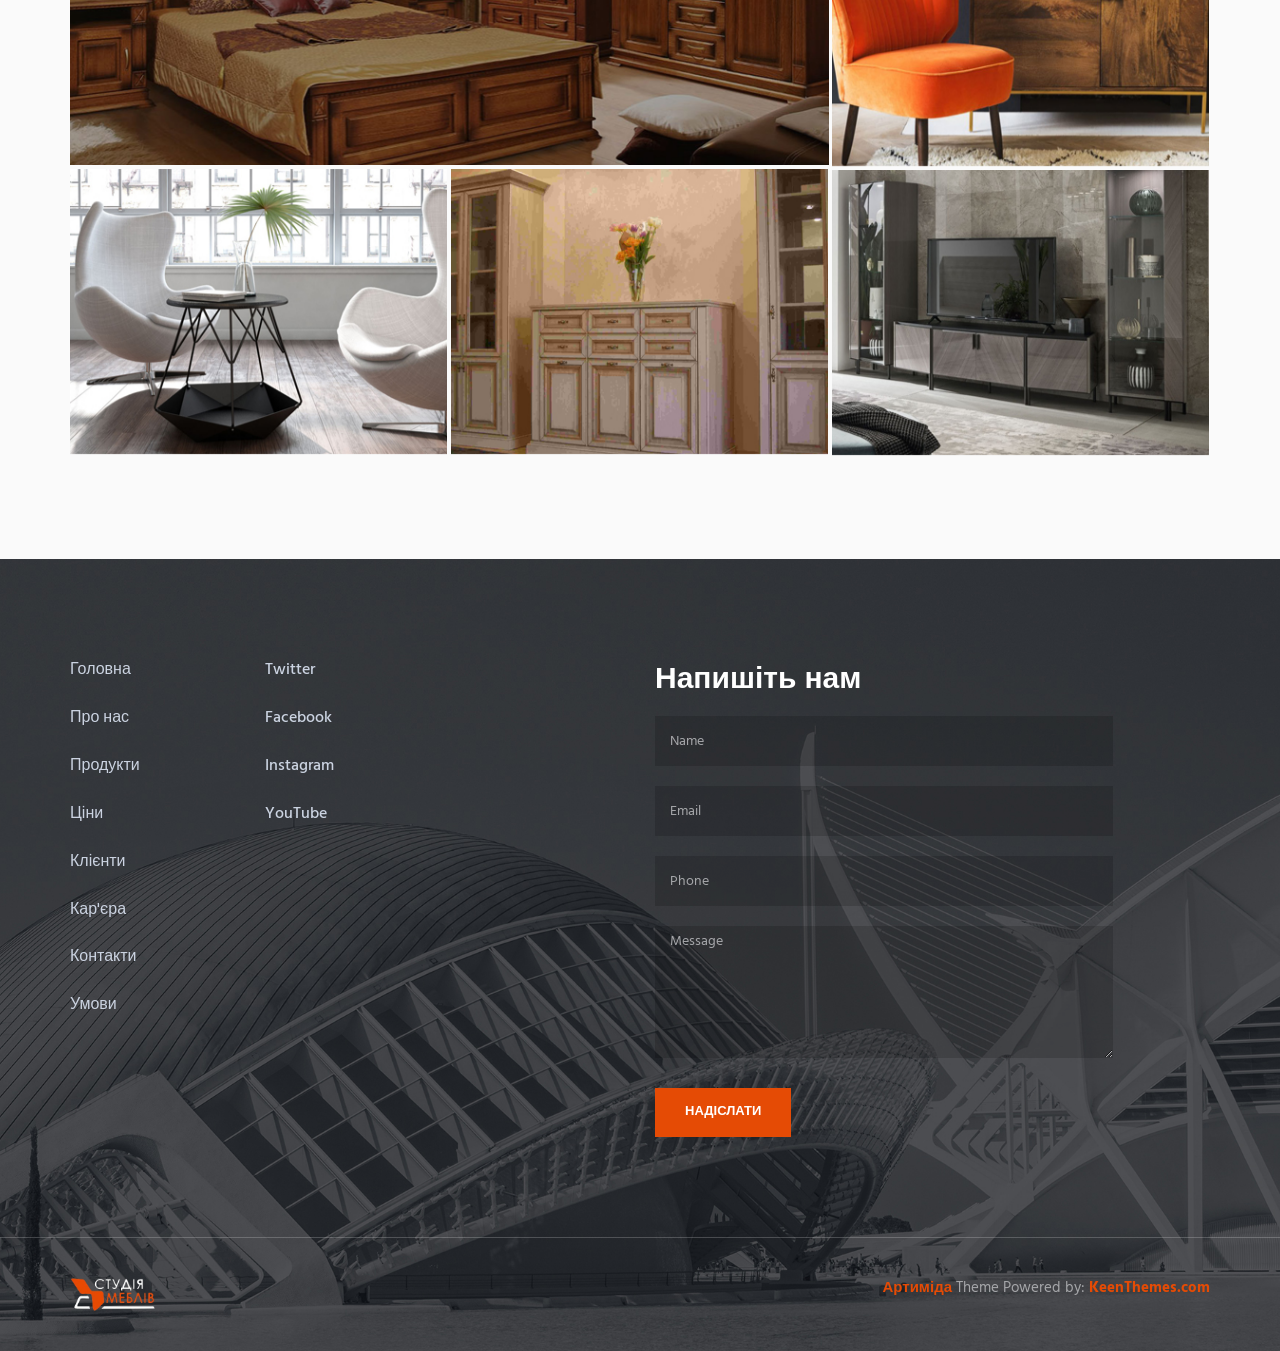
==== commit 7ef51b7c: "13" ====
--- a/index.html
+++ b/index.html
@@ -70,7 +70,7 @@
                                 <li class="nav-item"><a class="nav-item-child nav-item-hover" href="pricing.html">Ціни</a></li>
                                 <li class="nav-item"><a class="nav-item-child nav-item-hover" href="about.html">Про нас</a></li>
                                 <li class="nav-item"><a class="nav-item-child nav-item-hover" href="products.html">Продукти</a></li>
-                                <li class="nav-item"><a class="nav-item-child nav-item-hover" href="faq.html">ШВЗ</a></li>
+                                <li class="nav-item"><a class="nav-item-child nav-item-hover" href="faq.html">ШВНЗ</a></li>
                                 <li class="nav-item"><a class="nav-item-child nav-item-hover" href="contact.html">Контакти</a></li>
                             </ul>
                         </div>
@@ -242,7 +242,7 @@
                     </div>
                     <h4><a href="#">Лофт Комфорт</a> <span class="text-uppercase margin-l-20">Обстановка</span></h4>
                     <p>Стильне рішення для вітальні з поєднанням відкритих полиць і закритих секцій. Практична конструкція забезпечує зручне зберігання та підкреслює сучасний інтер’єр</p>
-                    <a class="link" href="#">Read More</a>
+                    <a class="link" href="#">Читати більше</a>
                 </div>
                 <!-- End Latest Products -->
 
@@ -255,7 +255,7 @@
                     </div>
                     <h4><a href="#">Чисті Лінії</a> <span class="text-uppercase margin-l-20">Поєднання</span></h4>
                     <p>Лаконічний дизайн без зайвих деталей. Ідеально підходить для тих, хто цінує простір, порядок і сучасний вигляд кімнати</p>
-                    <a class="link" href="#">Read More</a>
+                    <a class="link" href="#">Читати більше</a>
                 </div>
                 <!-- End Latest Products -->
 
@@ -268,7 +268,7 @@
                     </div>
                     <h4><a href="#">Світлий Затишок</a> <span class="text-uppercase margin-l-20">інтер’єр</span></h4>
                     <p>Світлі тони та продумане планування створюють атмосферу комфорту. Оптимальне рішення для затишного сімейного відпочинку</p>
-                    <a class="link" href="#">Read More</a>
+                    <a class="link" href="#">Читати більше</a>
                 </div>
                 <!-- End Latest Products -->
             </div>
@@ -364,7 +364,7 @@
                             <div class="margin-b-30">
                                 <i class="pricing-icon icon-chemistry"></i>
                                 <h3>Початковий набір<span> - $</span> 19</h3>
-                                <p>Lorem ipsum dolor amet consectetur ut consequat siad esqudiat dolor</p>
+                                <p>Найкраще для початківців</p>
                             </div>
                             <ul class="list-unstyled pricing-list margin-b-50">
                                 <li class="pricing-list-item">Безкоштовна консультація</li>
@@ -381,7 +381,7 @@
                             <div class="margin-b-30">
                                 <i class="pricing-icon icon-badge"></i>
                                 <h3>Професіонал<span> - $</span> 59</h3>
-                                <p>Lorem ipsum dolor amet consectetur ut consequat siad esqudiat dolor</p>
+                                <p>Для тих хто хоче професійно купувати меблі</p>
                             </div>
                             <ul class="list-unstyled pricing-list margin-b-50">
                                 <li class="pricing-list-item">Безкоштовна консультація</li>
@@ -398,7 +398,7 @@
                             <div class="margin-b-30">
                                 <i class="pricing-icon icon-shield"></i>
                                 <h3>Меблевий герой<span> - $</span> 119</h3>
-                                <p>Lorem ipsum dolor amet consectetur ut consequat siad esqudiat dolor</p>
+                                <p>Для тих хто хоче стати нашим другом та навчитись чомусь новосу</p>
                             </div>
                             <ul class="list-unstyled pricing-list margin-b-50">
                                 <li class="pricing-list-item">Безкоштовна консультація</li>
@@ -423,8 +423,9 @@
                         <div class="ver-center-aligned">
                             <div class="promo-section-col">
                                 <h2>Наші клієнти</h2>
-                                <p>Lorem ipsum dolor sit amet consectetur adipiscing elit sed tempor incididunt ut laboret dolore magna aliqua enim minim veniam exercitation ipsum dolor sit amet consectetur adipiscing elit sed tempor incididunt ut laboret dolore magna aliqua enim minim veniam exercitation</p>
-                                <p>Ipsum dolor sit amet consectetur adipiscing elit sed tempor incididut ut sead laboret dolore magna aliqua enim minim veniam exercitation ipsum dolor sit amet consectetur adipiscing</p>
+                                <p>Наші клієнти обирають нас, тому що цінують комфорт, якість і стиль у кожній деталі. Ми створюємо меблі, які не просто доповнюють інтер’єр — вони формують атмосферу затишку та гармонії у вашому домі.</p>
+                                <p>Нам довіряють ті, хто шукає надійність і довговічність. Кожен виріб проходить ретельний контроль якості, щоб ви могли насолоджуватися ним роками.</p>
+                                <p>Наші клієнти повертаються до нас знову, адже знають: ми враховуємо їхні побажання, пропонуємо сучасні рішення та допомагаємо створити простір, у якому хочеться жити.</p> <p>Обираючи нас — ви обираєте меблі, які працюють на ваш комфорт щодня.</p>
                             </div>
                         </div>
                     </div>
@@ -441,8 +442,8 @@
             <div class="content-lg container">
                 <div class="row margin-b-40">
                     <div class="col-sm-6">
-                        <h2>Showcase</h2>
-                        <p>Lorem ipsum dolor sit amet consectetur adipiscing elit sed tempor incididunt ut laboret dolore magna aliqua enim minim veniam exercitation</p>
+                        <h2>Вітрина</h2>
+                        <p>Наша вітрина — це поєднання стилю та функціональності, що дозволяє елегантно представити й підкреслити ваш інтер’єр.</p>
                     </div>
                 </div>
                 <!--// end row -->
@@ -457,8 +458,8 @@
                                 <img class="full-width img-responsive" src="img/800x400/01.jpg" alt="Portfolio Image">
                             </div>
                             <div class="work-content">
-                                <h3 class="color-white margin-b-5">Art Of Coding</h3>
-                                <p class="color-white margin-b-0">Lorem ipsum dolor sit amet consectetur adipiscing</p>
+                                <h3 class="color-white margin-b-5">Класична спальня</h3>
+                                <p class="color-white margin-b-0">Якісні меблі</p>
                             </div>
                             <a class="content-wrapper-link" href="#"></a>
                         </div>
@@ -471,8 +472,8 @@
                                 <img class="full-width img-responsive" src="img/397x400/01.jpg" alt="Portfolio Image">
                             </div>
                             <div class="work-content">
-                                <h3 class="color-white margin-b-5">Clean Design</h3>
-                                <p class="color-white margin-b-0">Lorem ipsum dolor sit amet consectetur adipiscing</p>
+                                <h3 class="color-white margin-b-5">Теплий модерн</h3>
+                                <p class="color-white margin-b-0">Чудове поєднання "Якість - Ціна"</p>
                             </div>
                             <a class="content-wrapper-link" href="#"></a>
                         </div>
@@ -485,8 +486,8 @@
                                 <img class="full-width img-responsive" src="img/397x300/01.jpg" alt="Portfolio Image">
                             </div>
                             <div class="work-content">
-                                <h3 class="color-white margin-b-5">Clean Design</h3>
-                                <p class="color-white margin-b-0">Lorem ipsum dolor sit amet consectetur adipiscing</p>
+                                <h3 class="color-white margin-b-5">Акцентний мінімалізм</h3>
+                                <p class="color-white margin-b-0">Пілаштовуємось під ваш смак та вибір</p>
                             </div>
                             <a class="content-wrapper-link" href="#"></a>
                         </div>
@@ -499,8 +500,8 @@
                                 <img class="full-width img-responsive" src="img/397x300/02.jpg" alt="Portfolio Image">
                             </div>
                             <div class="work-content">
-                                <h3 class="color-white margin-b-5">Clean Design</h3>
-                                <p class="color-white margin-b-0">Lorem ipsum dolor sit amet consectetur adipiscing</p>
+                                <h3 class="color-white margin-b-5">Елегантна класика</h3>
+                                <p class="color-white margin-b-0">Чудове поєднання де немає нічого зайвого</p>
                             </div>
                             <a class="content-wrapper-link" href="#"></a>
                         </div>
@@ -513,8 +514,8 @@
                                 <img class="full-width img-responsive" src="img/397x300/03.jpg" alt="Portfolio Image">
                             </div>
                             <div class="work-content">
-                                <h3 class="color-white margin-b-5">Clean Design</h3>
-                                <p class="color-white margin-b-0">Lorem ipsum dolor sit amet consectetur adipiscing</p>
+                                <h3 class="color-white margin-b-5">Сучасний лофт</h3>
+                                <p class="color-white margin-b-0">Сучасні поєднання меблів</p>
                             </div>
                             <a class="content-wrapper-link" href="#"></a>
                         </div>
@@ -536,14 +537,14 @@
                         <div class="col-sm-2 sm-margin-b-50">
                             <!-- List -->
                             <ul class="list-unstyled footer-list">
-                                <li class="footer-list-item"><a class="footer-list-link" href="#">Home</a></li>
-                                <li class="footer-list-item"><a class="footer-list-link" href="#">About</a></li>
-                                <li class="footer-list-item"><a class="footer-list-link" href="#">Products</a></li>
-                                <li class="footer-list-item"><a class="footer-list-link" href="#">Pricing</a></li>
-                                <li class="footer-list-item"><a class="footer-list-link" href="#">Clients</a></li>
-                                <li class="footer-list-item"><a class="footer-list-link" href="#">Careers</a></li>
-                                <li class="footer-list-item"><a class="footer-list-link" href="#">Contact</a></li>
-                                <li class="footer-list-item"><a class="footer-list-link" href="#">Terms</a></li>
+                                <li class="footer-list-item"><a class="footer-list-link" href="#">Головна</a></li>
+                                <li class="footer-list-item"><a class="footer-list-link" href="#">Про нас</a></li>
+                                <li class="footer-list-item"><a class="footer-list-link" href="#">Продукти</a></li>
+                                <li class="footer-list-item"><a class="footer-list-link" href="#">Ціни</a></li>
+                                <li class="footer-list-item"><a class="footer-list-link" href="#">Клієнти</a></li>
+                                <li class="footer-list-item"><a class="footer-list-link" href="#">Кар'єра</a></li>
+                                <li class="footer-list-item"><a class="footer-list-link" href="#">Контакти</a></li>
+                                <li class="footer-list-item"><a class="footer-list-link" href="#">Умови</a></li>
                             </ul>
                             <!-- End List -->
                         </div>
@@ -558,12 +559,12 @@
                             <!-- End List -->
                         </div>
                         <div class="col-sm-5 sm-margin-b-30">
-                            <h2 class="color-white">Send Us A Note</h2>
+                            <h2 class="color-white">Напишіть нам</h2>
                             <input type="text" class="form-control footer-input margin-b-20" placeholder="Name" required>
                             <input type="email" class="form-control footer-input margin-b-20" placeholder="Email" required>
                             <input type="text" class="form-control footer-input margin-b-20" placeholder="Phone" required>
                             <textarea class="form-control footer-input margin-b-30" rows="6" placeholder="Message" required></textarea>
-                            <button type="submit" class="btn-theme btn-theme-sm btn-base-bg text-uppercase">Submit</button>
+                            <button type="submit" class="btn-theme btn-theme-sm btn-base-bg text-uppercase">Надіслати</button>
                         </div>
                     </div>
                     <!--// end row -->
@@ -575,10 +576,10 @@
             <div class="content container">
                 <div class="row">
                     <div class="col-xs-6">
-                        <img class="footer-logo" src="img/logo.png" alt="Asentus Logo">
+                        <img class="footer-logo" src="img/logo1.png" alt="Asentus Logo">
                     </div>
                     <div class="col-xs-6 text-right">
-                        <p class="margin-b-0"><a class="color-base fweight-700" href="http://keenthemes.com/preview/asentus/">Asentus</a> Theme Powered by: <a class="color-base fweight-700" href="http://www.keenthemes.com/">KeenThemes.com</a></p>
+                        <p class="margin-b-0"><a class="color-base fweight-700" href="http://keenthemes.com/preview/asentus/">Артиміда</a> Theme Powered by: <a class="color-base fweight-700" href="http://www.keenthemes.com/">KeenThemes.com</a></p>
                     </div>
                 </div>
                 <!--// end row -->
--- a/css/layout.min.css
+++ b/css/layout.min.css
@@ -1 +1 @@
-@charset "UTF-8";.blockquote,.btn-theme,p{line-height:1.4}.btn-theme.active.focus,.btn-theme.active:focus,.btn-theme.focus,.btn-theme:active.focus,.btn-theme:active:focus,.btn-theme:focus,:active,:focus,a,a:active,a:focus,a:hover{outline:0}.btn-theme:hover,.service .service-element,.service .service-info,.service:hover .service-element,.service:hover .service-info{transition-duration:.3s;transition-property:all;transition-timing-function:cubic-bezier(.7,1,.7,1)}.blockquote,.header .nav-item-child,.link,a,body,em,h1,h2,h3,h4,h5,h6,li,li a,p,span{font-family:Hind,sans-serif}.back-to-top:focus,.back-to-top:hover,.btn-theme.focus,.btn-theme:focus,.btn-theme:hover,.content-wrapper-link,.header .logo-wrap:focus,.header .logo-wrap:hover,a:active,a:focus,a:hover,h1>a:focus,h2>a:focus,h3>a:focus,h4>a:focus,h5>a:focus,h6>a:focus{text-decoration:none}.back-to-top,.carousel-title,.header .nav-item-child,.link{text-transform:uppercase}.container-full-width:after,.masonry-grid:after{clear:both}html{overflow-x:hidden}body,html,html a{-webkit-font-smoothing:antialiased}p{font-size:15px;font-weight:400;color:#a6a7aa;margin-bottom:15px}em,li,li a{font-size:16px;font-weight:500;color:#515769}a{color:#81848f}a:active,a:focus,a:hover{color:#999caa}.link{position:relative;font-size:13px;font-weight:600}.link:after{position:absolute;top:8px;right:-15px;width:9px;height:2px;background:#17bed2;content:" "}span{font-size:14px;font-weight:400;color:#bfc1c7}h1,h2,h3,h4,h5,h6{font-weight:700;color:#515769;line-height:1.4;margin:0 0 15px}h1>a,h2>a,h3>a,h4>a,h5>a,h6>a{color:#515769}h1>a:hover,h2>a:hover,h3>a:hover,h4>a:hover,h5>a:hover,h6>a:hover{color:#999caa;text-decoration:none}h1{font-size:40px}h2{font-size:30px}h3,h4{font-size:22px}::selection{color:#fff;background:#17bed2;text-shadow:none}::-webkit-selection{color:#fff;background:#17bed2;text-shadow:none}::-moz-selection{color:#fff;background:#17bed2;text-shadow:none}.section-seperator{border-bottom:1px solid #edf0f2}.content-wrapper-link{position:absolute;top:0;left:0;right:0;bottom:0;display:block;z-index:3}.blockquote{position:relative;font-size:17px;font-weight:400;color:#a6a7aa;border-left:none;margin-left:20px}.blockquote:before{position:absolute;top:0;left:-20px;font-size:60px;display:inline-block;color:#17bed2;content:'“'}.btn-theme{position:relative;display:inline-block;text-align:center;background-image:none;border-style:solid;white-space:nowrap;vertical-align:middle;-ms-touch-action:manipulation;touch-action:manipulation;cursor:pointer;-webkit-user-select:none;-moz-user-select:none;-ms-user-select:none;user-select:none}.btn-theme.active,.btn-theme:active{background-image:none;outline:0}.btn-theme.disabled,.btn-theme[disabled],fieldset[disabled] .btn-theme{cursor:not-allowed;box-shadow:none;opacity:.65;pointer-events:none}.btn-white-brd{color:#fff;background:0 0;border-color:rgba(255,255,255,.3);border-width:1px}.btn-white-brd.focus,.btn-white-brd:focus,.btn-white-brd:hover{color:#515769;background:#fff;border-color:transparent}.btn-default-bg{color:#515769;background:#f3f4f5;border-color:transparent;border-width:0}.btn-base-bg,.btn-default-bg.focus,.btn-default-bg:focus,.btn-default-bg:hover{background:#17bed2;color:#fff;border-color:transparent}.btn-base-bg{border-width:0}.btn-base-bg.focus,.btn-base-bg:focus,.btn-base-bg:hover{color:#fff;background:#63cbd7;border-color:transparent}.footer .footer-seperator,.header .navbar{border-bottom:1px solid rgba(255,255,255,.2)}.btn-theme-sm{font-size:13px;font-weight:600;padding:15px 30px}.pricing{padding:70px 45px;background:#fff;margin-top:50px}@media (max-width:768px){.pricing{margin-top:0}}.pricing.pricing-active{padding-top:110px;padding-bottom:110px;margin-top:10px}@media (max-width:768px){.pricing.pricing-active{margin-top:0}}.pricing .pricing-icon{display:block;font-size:30px;color:#999caa;margin-bottom:30px}.pricing .pricing-list-item{position:relative;font-size:13px;color:#81848f;padding-left:20px;margin-bottom:10px}.pricing .pricing-list-item:before{position:absolute;top:7px;left:0;width:9px;height:2px;background:#17bed2;content:" ";margin-right:10px}@media (max-width:991px){.promo-section .promo-section-col{padding-top:100px;padding-bottom:100px}}@media (min-width:992px){.promo-section{position:relative;height:400px}.promo-section .promo-section-col{width:45%}.promo-section .promo-section-img-left{position:absolute;top:0;right:50%}.promo-section .promo-section-img-right{position:absolute;top:0;left:50%}.promo-section .ver-center{display:table;height:400px}.promo-section .ver-center-aligned{display:table-cell;vertical-align:middle}}.service{background:#fff;padding:50px}.service .service-element,.service .service-info{-webkit-transform:translate3d(0,0,0);-moz-transform:translate3d(0,0,0);transform:translate3d(0,0,0)}.service .service-icon{display:block;font-size:30px;color:#999caa;margin-bottom:30px}.header .logo-img,.header .logo-img-main,.header .logo-wrap{display:inline-block}.service:hover .service-element{opacity:0;-webkit-transform:translate3d(0,-100%,0);-moz-transform:translate3d(0,-100%,0);transform:translate3d(0,-100%,0)}.service:hover .service-info{-webkit-transform:translate3d(0,-30%,0);-moz-transform:translate3d(0,-30%,0);transform:translate3d(0,-30%,0)}.work,.work .work-overlay{position:relative}.work .work-content,.work .work-overlay:before{position:absolute;transition-property:all;transition-timing-function:cubic-bezier(.7,1,.7,1);transition-duration:.3s;left:0}.work .work-overlay:before{top:0;width:100%;height:100%;background:0 0;content:" "}.work .work-content{bottom:0;opacity:0;padding:25px;-webkit-transform:translate3d(0,20px,0);-moz-transform:translate3d(0,20px,0);transform:translate3d(0,20px,0)}.work:hover .work-overlay:before{background:rgba(0,0,0,.5);transition-duration:.3s;transition-property:all;transition-timing-function:cubic-bezier(.7,1,.7,1)}.work:hover .work-content{opacity:1;-webkit-transform:translate3d(0,0,0);-moz-transform:translate3d(0,0,0);transform:translate3d(0,0,0);transition-duration:.3s;transition-property:all;transition-timing-function:cubic-bezier(.7,1,.7,1)}.footer{background:url(../img/1920x1080/03.jpg) center center no-repeat;background-size:cover}.footer .footer-list{margin-bottom:0}.footer .footer-list-item{color:#cbd3e1;margin-bottom:25px}.footer .footer-list-link{color:#cbd3e1}.footer .footer-list-link:hover{color:#fff}.footer .footer-input{background:rgba(0,0,0,.15)}.footer .footer-logo{width:85px;height:auto}.navbar-fixed-top .navbar-collapse{max-height:100%}.header .navbar{margin-bottom:0;transition-duration:.3s;transition-property:all;transition-timing-function:cubic-bezier(.7,1,.7,1)}.header .navbar-toggle{width:25px;height:25px;border:none;padding:0;margin:35px 0}.header .navbar-toggle .toggle-icon{position:relative;width:21px;height:1px;display:inline-block;background:#515769;transition-duration:.3s;transition-property:all;transition-timing-function:cubic-bezier(.7,1,.7,1)}.header .navbar-toggle .toggle-icon:after,.header .navbar-toggle .toggle-icon:before{position:absolute;left:0;background:#515769;content:" "}.header .navbar-toggle .toggle-icon:before{width:10px;height:1px;bottom:10px;-webkit-transform:rotate(0);-moz-transform:rotate(0);transform:rotate(0);transition-duration:.3s;transition-property:all;transition-timing-function:cubic-bezier(.7,1,.7,1)}.header .navbar-toggle .toggle-icon:after{width:16px;height:1px;top:-5px;-webkit-transform:rotate(0);-moz-transform:rotate(0);transform:rotate(0);transition-duration:.3s;transition-property:all;transition-timing-function:cubic-bezier(.7,1,.7,1)}.header .navbar-toggle:hover .toggle-icon{background:#17bed2;transition-duration:.3s;transition-property:all;transition-timing-function:cubic-bezier(.7,1,.7,1)}.header .navbar-toggle:hover .toggle-icon:after,.header .navbar-toggle:hover .toggle-icon:before{width:21px;height:1px;background:#17bed2;transition-duration:.3s;transition-property:all;transition-timing-function:cubic-bezier(.7,1,.7,1)}.header .logo-img-active,.header .logo-img-main,.header .nav-item .nav-item-hover.active:after,.header .nav-item:hover .nav-item-hover:after{transition-duration:.4s;transition-property:all;transition-timing-function:cubic-bezier(.7,1,.7,1)}.header .navbar-toggle:hover .toggle-icon.is-clicked{background:rgba(81,87,105,0)}.header .logo{width:140px;height:100px;float:left;max-height:120px;line-height:65px}.header .logo-wrap{padding:15px 0}.header .logo-img{width:120px;height:auto;max-width:100%;max-height:100%;vertical-align:middle}.header .logo-img-active{display:none}.header .nav-item,.header .nav-item-child{display:block;position:relative}.header .navbar-nav{padding-left:0;margin-bottom:0;list-style:none}.header .nav-item:last-child .nav-item-child{padding-right:0}.header .nav-item .nav-item-hover.active:after,.header .nav-item:hover .nav-item-hover:after{opacity:1}.header .nav-item-child{font-size:13px;font-weight:600;color:#fff;line-height:55px;padding:20px;transition-duration:.3s;transition-property:all;transition-timing-function:cubic-bezier(.7,1,.7,1)}.header .nav-item-hover{position:relative}.header .nav-item-hover:after{position:absolute;top:45px;left:0;width:9px;height:2px;background:#17bed2;opacity:0;content:" ";transition-duration:.4s;transition-property:all;transition-timing-function:cubic-bezier(.7,1,.7,1)}@media (max-width:991px){.header{background:#fff}.header .navbar-toggle{display:block}.header .navbar-collapse.collapse{display:none!important}.header .navbar-collapse.collapse.in{display:block!important}.header .nav-collapse{padding-left:0;padding-right:0}.header .navbar-nav{margin:0;float:none}.header .navbar-nav .nav-item{float:none}.header .menu-container:after,.header .menu-container:before{content:" ";display:table}.header .menu-container:after{clear:both}.header .logo .logo-img-main{display:none}.header .logo .logo-img-active{display:inline-block}.header .nav-item-child{color:#515769;line-height:1.4;padding:12px 12px 12px 15px}.header .nav-item-hover:after{position:absolute;top:19px}}@media (max-width:767px){.header .menu-container{padding-left:15px;padding-right:15px;margin-left:0;margin-right:0}.header .navbar>.container,.header .navbar>.container>.nav-collapse{padding-left:0;padding-right:0;margin-left:0;margin-right:0}.header .navbar>.container{width:auto}}@media (min-width:992px){.header .navbar-nav-right{float:right}.page-on-scroll .header .navbar{background:#fff;border-bottom-color:#f0f0f0;transition-duration:.3s;transition-property:all;transition-timing-function:cubic-bezier(.7,1,.7,1)}.page-on-scroll .header .logo-img-active,.page-on-scroll .header .logo-img-main{transition-duration:.4s;transition-property:all;transition-timing-function:cubic-bezier(.7,1,.7,1)}.page-on-scroll .header .logo-img-main{display:none}.page-on-scroll .header .logo-img-active{display:inline-block}.page-on-scroll .header .nav-item-child{color:#515769;transition-duration:.3s;transition-property:all;transition-timing-function:cubic-bezier(.7,1,.7,1)}}.contact-list>li{font-size:13px;color:#81848f;margin-bottom:10px}.back-to-top,.back-to-top:hover{color:#fff;transition-property:all;transition-timing-function:cubic-bezier(.7,1,.7,1);transition-duration:.3s}.back-to-top{position:fixed;right:10px;bottom:10px;display:inline-block;z-index:9;width:40px;height:40px;font-size:11px;font-weight:400;text-align:center;line-height:3;letter-spacing:1px;background:#515769;border-radius:3px;visibility:hidden;opacity:0;padding:5px;-webkit-transform:translate3d(0,50px,0);-moz-transform:translate3d(0,50px,0);transform:translate3d(0,50px,0)}.back-to-top.back-to-top-is-visible{visibility:visible;opacity:.6;-webkit-transform:translate3d(0,0,0);-moz-transform:translate3d(0,0,0);transform:translate3d(0,0,0);transition-duration:.3s;transition-property:all;transition-timing-function:cubic-bezier(.7,1,.7,1)}.back-to-top.back-to-top-is-visible:hover{opacity:1;transition-duration:.3s;transition-property:all;transition-timing-function:cubic-bezier(.7,1,.7,1)}.back-to-top.back-to-top-fade-out{opacity:.4}.back-to-top.back-to-top-fade-out:hover{opacity:1;transition-duration:.3s;transition-property:all;transition-timing-function:cubic-bezier(.7,1,.7,1)}.swiper-clients-img,.swiper-clients-img:hover{transition-duration:.2s;transition-property:all;transition-timing-function:cubic-bezier(.7,1,.7,1)}.form-control{height:50px;font-size:14px;font-weight:400;color:#a6a7aa;background:#fafafa;border:none;box-shadow:none;border-radius:0;padding-left:15px}.form-control::-moz-placeholder{color:#a6a7aa}.form-control:-ms-input-placeholder{color:#a6a7aa}.form-control::-webkit-input-placeholder{color:#a6a7aa}.form-control:focus{color:#515769;box-shadow:none}.form-control:focus::-moz-placeholder{color:#515769}.form-control:focus:-ms-input-placeholder{color:#515769}.form-control:focus::-webkit-input-placeholder{color:#515769}.full-screen{background-size:cover;background-position:center;background-repeat:no-repeat}.carousel-indicators{left:auto;width:auto;padding-left:0;margin-left:0}.carousel-centered{position:absolute;top:50%;-webkit-transform:translate3d(0,-50%,0);-moz-transform:translate3d(0,-50%,0);transform:translate3d(0,-50%,0)}.carousel-title{font-size:80px;font-weight:700;color:#fff;line-height:1.1}@media (max-width:768px){.carousel-title{font-size:60px}}.gm-style>div:first-child>div+div>div:last-child>div>div:first-child>div,.gm-style>div:first-child>div+div>div:last-child>div>div:first-child>div>div>div{background-color:#fff!important;box-shadow:none!important}.gm-style>div:first-child>div+div>div:last-child>div>div:first-child>div:first-child,.gm-style>div:first-child>div+div>div:last-child>div>div:last-child>img{display:none}.gm-style>div:first-child>div+div>div:last-child>div>div:last-child{overflow:inherit!important}.overflow-h,.swiper-slider{overflow:hidden}.gm-style>div:first-child>div+div>div:last-child>div>div:last-child:after{position:absolute;top:0;right:0;font-size:15px;font-family:Simple-Line-Icons;color:#515769;content:"\e082"}.gm-style-iw{top:22px!important;left:22px!important}.masonry-grid{position:relative;margin:0 -2px}.masonry-grid:after,.masonry-grid:before{content:" ";display:table}.masonry-grid .masonry-grid-item{display:block;float:left;vertical-align:top;padding:0 2px;margin-bottom:4px}.masonry-grid .masonry-grid-item.col-12{width:100%}.masonry-grid .masonry-grid-item.col-11{width:91.66666667%}.masonry-grid .masonry-grid-item.col-10{width:83.33333333%}.masonry-grid .masonry-grid-item.col-9{width:75%}.masonry-grid .masonry-grid-item.col-8{width:66.66666667%}.masonry-grid .masonry-grid-item.col-7{width:58.33333333%}.masonry-grid .masonry-grid-item.col-6{width:50%}.masonry-grid .masonry-grid-item.col-5{width:41.66666667%}.masonry-grid .masonry-grid-item.col-4{width:33.33333333%}.masonry-grid .masonry-grid-item.col-3{width:25%}.masonry-grid .masonry-grid-item.col-2{width:16.66666667%}.masonry-grid .masonry-grid-item.col-1{width:8.33333333%}@media (max-width:768px){.masonry-grid .masonry-grid-item,.masonry-grid .masonry-grid-item.col-1,.masonry-grid .masonry-grid-item.col-10,.masonry-grid .masonry-grid-item.col-11,.masonry-grid .masonry-grid-item.col-12,.masonry-grid .masonry-grid-item.col-2,.masonry-grid .masonry-grid-item.col-3,.masonry-grid .masonry-grid-item.col-4,.masonry-grid .masonry-grid-item.col-5,.masonry-grid .masonry-grid-item.col-6,.masonry-grid .masonry-grid-item.col-7,.masonry-grid .masonry-grid-item.col-8,.masonry-grid .masonry-grid-item.col-9{width:50%}}@media (max-width:600px){.masonry-grid .masonry-grid-item,.masonry-grid .masonry-grid-item.col-1,.masonry-grid .masonry-grid-item.col-10,.masonry-grid .masonry-grid-item.col-11,.masonry-grid .masonry-grid-item.col-12,.masonry-grid .masonry-grid-item.col-2,.masonry-grid .masonry-grid-item.col-3,.masonry-grid .masonry-grid-item.col-4,.masonry-grid .masonry-grid-item.col-5,.masonry-grid .masonry-grid-item.col-6,.masonry-grid .masonry-grid-item.col-7,.masonry-grid .masonry-grid-item.col-8,.masonry-grid .masonry-grid-item.col-9{width:100%}}.swiper-slider{position:relative;width:100%;height:100%}.swiper-clients-img{display:block;width:190px;height:auto;margin:0 auto;opacity:1;cursor:pointer}.swiper-clients-img:hover{opacity:.8}.color-base{color:#17bed2}.color-white{color:#fff}.color-heading{color:#515769}.color-subtitle{color:#a6a7aa}.color-link{color:#81848f}.color-link-hover{color:#999caa}.color-sky-light{color:#fafafa}.bg-color-base{background:#17bed2}.bg-color-white{background:#fff}.bg-color-heading{background:#515769}.bg-color-subtitle{background:#a6a7aa}.bg-color-link{background:#81848f}.bg-color-link-hover{background:#999caa}.bg-color-sky-light{background:#fafafa}.row-space-1{margin-right:-1px;margin-left:-1px}.row-space-1>[class*=col-]{padding-left:1px;padding-right:1px}.content{padding-top:40px;padding-bottom:40px}.content-sm{padding-top:60px;padding-bottom:60px}.content-md{padding-top:80px;padding-bottom:80px}.content-lg{padding-top:100px;padding-bottom:100px}.parallax-content{padding-top:220px;padding-bottom:120px}.full-width{width:100%;height:auto}.container-full-width{width:100%}.container-full-width:after,.container-full-width:before{content:" ";display:table}.fweight-300{font-weight:300!important}.fweight-400{font-weight:400!important}.fweight-500{font-weight:500!important}.fweight-600{font-weight:600!important}.fweight-700{font-weight:700!important}.margin-l-0{margin-left:0!important}.margin-l-5{margin-left:5px!important}.margin-l-10{margin-left:10px!important}.margin-l-20{margin-left:20px!important}.margin-r-0{margin-right:0!important}.margin-r-5{margin-right:5px!important}.margin-r-10{margin-right:10px!important}.margin-r-20{margin-right:20px!important}.margin-b-0{margin-bottom:0!important}.margin-b-2{margin-bottom:2px!important}.margin-b-5{margin-bottom:5px!important}.margin-b-10{margin-bottom:10px!important}.margin-b-20{margin-bottom:20px!important}.margin-b-30{margin-bottom:30px!important}.margin-b-40{margin-bottom:40px!important}.margin-b-50{margin-bottom:50px!important}.margin-b-60{margin-bottom:60px!important}.margin-b-70{margin-bottom:70px!important}.margin-b-80{margin-bottom:80px!important}.margin-b-90{margin-bottom:90px!important}.margin-b-100{margin-bottom:100px!important}@media (max-width:992px){.md-margin-b-0{margin-bottom:0!important}.md-margin-b-2{margin-bottom:2px!important}.md-margin-b-5{margin-bottom:5px!important}.md-margin-b-10{margin-bottom:10px!important}.md-margin-b-20{margin-bottom:20px!important}.md-margin-b-30{margin-bottom:30px!important}.md-margin-b-40{margin-bottom:40px!important}.md-margin-b-50{margin-bottom:50px!important}.md-margin-b-60{margin-bottom:60px!important}.md-margin-b-70{margin-bottom:70px!important}.md-margin-b-80{margin-bottom:80px!important}.md-margin-b-90{margin-bottom:90px!important}.md-margin-b-100{margin-bottom:100px!important}}@media (max-width:768px){.sm-margin-b-0{margin-bottom:0!important}.sm-margin-b-2{margin-bottom:2px!important}.sm-margin-b-5{margin-bottom:5px!important}.sm-margin-b-10{margin-bottom:10px!important}.sm-margin-b-20{margin-bottom:20px!important}.sm-margin-b-30{margin-bottom:30px!important}.sm-margin-b-40{margin-bottom:40px!important}.sm-margin-b-50{margin-bottom:50px!important}.sm-margin-b-60{margin-bottom:60px!important}.sm-margin-b-70{margin-bottom:70px!important}.sm-margin-b-80{margin-bottom:80px!important}.sm-margin-b-90{margin-bottom:90px!important}.sm-margin-b-100{margin-bottom:100px!important}}@media (max-width:480px){.xs-margin-b-0{margin-bottom:0!important}.xs-margin-b-2{margin-bottom:2px!important}.xs-margin-b-5{margin-bottom:5px!important}.xs-margin-b-10{margin-bottom:10px!important}.xs-margin-b-20{margin-bottom:20px!important}.xs-margin-b-30{margin-bottom:30px!important}.xs-margin-b-40{margin-bottom:40px!important}.xs-margin-b-50{margin-bottom:50px!important}.xs-margin-b-60{margin-bottom:60px!important}.xs-margin-b-70{margin-bottom:70px!important}.xs-margin-b-80{margin-bottom:80px!important}.xs-margin-b-90{margin-bottom:90px!important}.xs-margin-b-100{margin-bottom:100px!important}}.height-100{height:100px!important}.height-200{height:200px!important}.height-300{height:300px!important}.height-400{height:400px!important}+@charset "UTF-8";.blockquote,.btn-theme,p{line-height:1.4}.btn-theme.active.focus,.btn-theme.active:focus,.btn-theme.focus,.btn-theme:active.focus,.btn-theme:active:focus,.btn-theme:focus,:active,:focus,a,a:active,a:focus,a:hover{outline:0}.btn-theme:hover,.service .service-element,.service .service-info,.service:hover .service-element,.service:hover .service-info{transition-duration:.3s;transition-property:all;transition-timing-function:cubic-bezier(.7,1,.7,1)}.blockquote,.header .nav-item-child,.link,a,body,em,h1,h2,h3,h4,h5,h6,li,li a,p,span{font-family:Hind,sans-serif}.back-to-top:focus,.back-to-top:hover,.btn-theme.focus,.btn-theme:focus,.btn-theme:hover,.content-wrapper-link,.header .logo-wrap:focus,.header .logo-wrap:hover,a:active,a:focus,a:hover,h1>a:focus,h2>a:focus,h3>a:focus,h4>a:focus,h5>a:focus,h6>a:focus{text-decoration:none}.back-to-top,.carousel-title,.header .nav-item-child,.link{text-transform:uppercase}.container-full-width:after,.masonry-grid:after{clear:both}html{overflow-x:hidden}body,html,html a{-webkit-font-smoothing:antialiased}p{font-size:15px;font-weight:400;color:#a6a7aa;margin-bottom:15px}em,li,li a{font-size:16px;font-weight:500;color:#515769}a{color:#81848f}a:active,a:focus,a:hover{color:#999caa}.link{position:relative;font-size:13px;font-weight:600}.link:after{position:absolute;top:8px;right:-15px;width:9px;height:2px;background:#e54b05;content:" "}span{font-size:14px;font-weight:400;color:#bfc1c7}h1,h2,h3,h4,h5,h6{font-weight:700;color:#515769;line-height:1.4;margin:0 0 15px}h1>a,h2>a,h3>a,h4>a,h5>a,h6>a{color:#515769}h1>a:hover,h2>a:hover,h3>a:hover,h4>a:hover,h5>a:hover,h6>a:hover{color:#999caa;text-decoration:none}h1{font-size:40px}h2{font-size:30px}h3,h4{font-size:22px}::selection{color:#fff;background:#e54b05;text-shadow:none}::-webkit-selection{color:#fff;background:#e54b05;text-shadow:none}::-moz-selection{color:#fff;background:#e54b05;text-shadow:none}.section-seperator{border-bottom:1px solid #edf0f2}.content-wrapper-link{position:absolute;top:0;left:0;right:0;bottom:0;display:block;z-index:3}.blockquote{position:relative;font-size:17px;font-weight:400;color:#a6a7aa;border-left:none;margin-left:20px}.blockquote:before{position:absolute;top:0;left:-20px;font-size:60px;display:inline-block;color:#e54b05;content:'“'}.btn-theme{position:relative;display:inline-block;text-align:center;background-image:none;border-style:solid;white-space:nowrap;vertical-align:middle;-ms-touch-action:manipulation;touch-action:manipulation;cursor:pointer;-webkit-user-select:none;-moz-user-select:none;-ms-user-select:none;user-select:none}.btn-theme.active,.btn-theme:active{background-image:none;outline:0}.btn-theme.disabled,.btn-theme[disabled],fieldset[disabled] .btn-theme{cursor:not-allowed;box-shadow:none;opacity:.65;pointer-events:none}.btn-white-brd{color:#fff;background:0 0;border-color:rgba(255,255,255,.3);border-width:1px}.btn-white-brd.focus,.btn-white-brd:focus,.btn-white-brd:hover{color:#515769;background:#fff;border-color:transparent}.btn-default-bg{color:#515769;background:#f3f4f5;border-color:transparent;border-width:0}.btn-base-bg,.btn-default-bg.focus,.btn-default-bg:focus,.btn-default-bg:hover{background:#e54b05;color:#fff;border-color:transparent}.btn-base-bg{border-width:0}.btn-base-bg.focus,.btn-base-bg:focus,.btn-base-bg:hover{color:#fff;background:#63cbd7;border-color:transparent}.footer .footer-seperator,.header .navbar{border-bottom:1px solid rgba(255,255,255,.2)}.btn-theme-sm{font-size:13px;font-weight:600;padding:15px 30px}.pricing{padding:70px 45px;background:#fff;margin-top:50px}@media (max-width:768px){.pricing{margin-top:0}}.pricing.pricing-active{padding-top:110px;padding-bottom:110px;margin-top:10px}@media (max-width:768px){.pricing.pricing-active{margin-top:0}}.pricing .pricing-icon{display:block;font-size:30px;color:#999caa;margin-bottom:30px}.pricing .pricing-list-item{position:relative;font-size:13px;color:#81848f;padding-left:20px;margin-bottom:10px}.pricing .pricing-list-item:before{position:absolute;top:7px;left:0;width:9px;height:2px;background:#e54b05;content:" ";margin-right:10px}@media (max-width:991px){.promo-section .promo-section-col{padding-top:100px;padding-bottom:100px}}@media (min-width:992px){.promo-section{position:relative;height:400px}.promo-section .promo-section-col{width:45%}.promo-section .promo-section-img-left{position:absolute;top:0;right:50%}.promo-section .promo-section-img-right{position:absolute;top:0;left:50%}.promo-section .ver-center{display:table;height:400px}.promo-section .ver-center-aligned{display:table-cell;vertical-align:middle}}.service{background:#fff;padding:50px}.service .service-element,.service .service-info{-webkit-transform:translate3d(0,0,0);-moz-transform:translate3d(0,0,0);transform:translate3d(0,0,0)}.service .service-icon{display:block;font-size:30px;color:#999caa;margin-bottom:30px}.header .logo-img,.header .logo-img-main,.header .logo-wrap{display:inline-block}.service:hover .service-element{opacity:0;-webkit-transform:translate3d(0,-100%,0);-moz-transform:translate3d(0,-100%,0);transform:translate3d(0,-100%,0)}.service:hover .service-info{-webkit-transform:translate3d(0,-30%,0);-moz-transform:translate3d(0,-30%,0);transform:translate3d(0,-30%,0)}.work,.work .work-overlay{position:relative}.work .work-content,.work .work-overlay:before{position:absolute;transition-property:all;transition-timing-function:cubic-bezier(.7,1,.7,1);transition-duration:.3s;left:0}.work .work-overlay:before{top:0;width:100%;height:100%;background:0 0;content:" "}.work .work-content{bottom:0;opacity:0;padding:25px;-webkit-transform:translate3d(0,20px,0);-moz-transform:translate3d(0,20px,0);transform:translate3d(0,20px,0)}.work:hover .work-overlay:before{background:rgba(0,0,0,.5);transition-duration:.3s;transition-property:all;transition-timing-function:cubic-bezier(.7,1,.7,1)}.work:hover .work-content{opacity:1;-webkit-transform:translate3d(0,0,0);-moz-transform:translate3d(0,0,0);transform:translate3d(0,0,0);transition-duration:.3s;transition-property:all;transition-timing-function:cubic-bezier(.7,1,.7,1)}.footer{background:url(../img/1920x1080/03.jpg) center center no-repeat;background-size:cover}.footer .footer-list{margin-bottom:0}.footer .footer-list-item{color:#cbd3e1;margin-bottom:25px}.footer .footer-list-link{color:#cbd3e1}.footer .footer-list-link:hover{color:#fff}.footer .footer-input{background:rgba(0,0,0,.15)}.footer .footer-logo{width:85px;height:auto}.navbar-fixed-top .navbar-collapse{max-height:100%}.header .navbar{margin-bottom:0;transition-duration:.3s;transition-property:all;transition-timing-function:cubic-bezier(.7,1,.7,1)}.header .navbar-toggle{width:25px;height:25px;border:none;padding:0;margin:35px 0}.header .navbar-toggle .toggle-icon{position:relative;width:21px;height:1px;display:inline-block;background:#515769;transition-duration:.3s;transition-property:all;transition-timing-function:cubic-bezier(.7,1,.7,1)}.header .navbar-toggle .toggle-icon:after,.header .navbar-toggle .toggle-icon:before{position:absolute;left:0;background:#515769;content:" "}.header .navbar-toggle .toggle-icon:before{width:10px;height:1px;bottom:10px;-webkit-transform:rotate(0);-moz-transform:rotate(0);transform:rotate(0);transition-duration:.3s;transition-property:all;transition-timing-function:cubic-bezier(.7,1,.7,1)}.header .navbar-toggle .toggle-icon:after{width:16px;height:1px;top:-5px;-webkit-transform:rotate(0);-moz-transform:rotate(0);transform:rotate(0);transition-duration:.3s;transition-property:all;transition-timing-function:cubic-bezier(.7,1,.7,1)}.header .navbar-toggle:hover .toggle-icon{background:#e54b05;transition-duration:.3s;transition-property:all;transition-timing-function:cubic-bezier(.7,1,.7,1)}.header .navbar-toggle:hover .toggle-icon:after,.header .navbar-toggle:hover .toggle-icon:before{width:21px;height:1px;background:#e54b05;transition-duration:.3s;transition-property:all;transition-timing-function:cubic-bezier(.7,1,.7,1)}.header .logo-img-active,.header .logo-img-main,.header .nav-item .nav-item-hover.active:after,.header .nav-item:hover .nav-item-hover:after{transition-duration:.4s;transition-property:all;transition-timing-function:cubic-bezier(.7,1,.7,1)}.header .navbar-toggle:hover .toggle-icon.is-clicked{background:rgba(81,87,105,0)}.header .logo{width:140px;height:100px;float:left;max-height:120px;line-height:65px}.header .logo-wrap{padding:15px 0}.header .logo-img{width:120px;height:auto;max-width:100%;max-height:100%;vertical-align:middle}.header .logo-img-active{display:none}.header .nav-item,.header .nav-item-child{display:block;position:relative}.header .navbar-nav{padding-left:0;margin-bottom:0;list-style:none}.header .nav-item:last-child .nav-item-child{padding-right:0}.header .nav-item .nav-item-hover.active:after,.header .nav-item:hover .nav-item-hover:after{opacity:1}.header .nav-item-child{font-size:13px;font-weight:600;color:#fff;line-height:55px;padding:20px;transition-duration:.3s;transition-property:all;transition-timing-function:cubic-bezier(.7,1,.7,1)}.header .nav-item-hover{position:relative}.header .nav-item-hover:after{position:absolute;top:45px;left:0;width:9px;height:2px;background:#e54b05;opacity:0;content:" ";transition-duration:.4s;transition-property:all;transition-timing-function:cubic-bezier(.7,1,.7,1)}@media (max-width:991px){.header{background:#fff}.header .navbar-toggle{display:block}.header .navbar-collapse.collapse{display:none!important}.header .navbar-collapse.collapse.in{display:block!important}.header .nav-collapse{padding-left:0;padding-right:0}.header .navbar-nav{margin:0;float:none}.header .navbar-nav .nav-item{float:none}.header .menu-container:after,.header .menu-container:before{content:" ";display:table}.header .menu-container:after{clear:both}.header .logo .logo-img-main{display:none}.header .logo .logo-img-active{display:inline-block}.header .nav-item-child{color:#515769;line-height:1.4;padding:12px 12px 12px 15px}.header .nav-item-hover:after{position:absolute;top:19px}}@media (max-width:767px){.header .menu-container{padding-left:15px;padding-right:15px;margin-left:0;margin-right:0}.header .navbar>.container,.header .navbar>.container>.nav-collapse{padding-left:0;padding-right:0;margin-left:0;margin-right:0}.header .navbar>.container{width:auto}}@media (min-width:992px){.header .navbar-nav-right{float:right}.page-on-scroll .header .navbar{background:#fff;border-bottom-color:#f0f0f0;transition-duration:.3s;transition-property:all;transition-timing-function:cubic-bezier(.7,1,.7,1)}.page-on-scroll .header .logo-img-active,.page-on-scroll .header .logo-img-main{transition-duration:.4s;transition-property:all;transition-timing-function:cubic-bezier(.7,1,.7,1)}.page-on-scroll .header .logo-img-main{display:none}.page-on-scroll .header .logo-img-active{display:inline-block}.page-on-scroll .header .nav-item-child{color:#515769;transition-duration:.3s;transition-property:all;transition-timing-function:cubic-bezier(.7,1,.7,1)}}.contact-list>li{font-size:13px;color:#81848f;margin-bottom:10px}.back-to-top,.back-to-top:hover{color:#fff;transition-property:all;transition-timing-function:cubic-bezier(.7,1,.7,1);transition-duration:.3s}.back-to-top{position:fixed;right:10px;bottom:10px;display:inline-block;z-index:9;width:40px;height:40px;font-size:11px;font-weight:400;text-align:center;line-height:3;letter-spacing:1px;background:#515769;border-radius:3px;visibility:hidden;opacity:0;padding:5px;-webkit-transform:translate3d(0,50px,0);-moz-transform:translate3d(0,50px,0);transform:translate3d(0,50px,0)}.back-to-top.back-to-top-is-visible{visibility:visible;opacity:.6;-webkit-transform:translate3d(0,0,0);-moz-transform:translate3d(0,0,0);transform:translate3d(0,0,0);transition-duration:.3s;transition-property:all;transition-timing-function:cubic-bezier(.7,1,.7,1)}.back-to-top.back-to-top-is-visible:hover{opacity:1;transition-duration:.3s;transition-property:all;transition-timing-function:cubic-bezier(.7,1,.7,1)}.back-to-top.back-to-top-fade-out{opacity:.4}.back-to-top.back-to-top-fade-out:hover{opacity:1;transition-duration:.3s;transition-property:all;transition-timing-function:cubic-bezier(.7,1,.7,1)}.swiper-clients-img,.swiper-clients-img:hover{transition-duration:.2s;transition-property:all;transition-timing-function:cubic-bezier(.7,1,.7,1)}.form-control{height:50px;font-size:14px;font-weight:400;color:#a6a7aa;background:#fafafa;border:none;box-shadow:none;border-radius:0;padding-left:15px}.form-control::-moz-placeholder{color:#a6a7aa}.form-control:-ms-input-placeholder{color:#a6a7aa}.form-control::-webkit-input-placeholder{color:#a6a7aa}.form-control:focus{color:#515769;box-shadow:none}.form-control:focus::-moz-placeholder{color:#515769}.form-control:focus:-ms-input-placeholder{color:#515769}.form-control:focus::-webkit-input-placeholder{color:#515769}.full-screen{background-size:cover;background-position:center;background-repeat:no-repeat}.carousel-indicators{left:auto;width:auto;padding-left:0;margin-left:0}.carousel-centered{position:absolute;top:50%;-webkit-transform:translate3d(0,-50%,0);-moz-transform:translate3d(0,-50%,0);transform:translate3d(0,-50%,0)}.carousel-title{font-size:80px;font-weight:700;color:#fff;line-height:1.1}@media (max-width:768px){.carousel-title{font-size:60px}}.gm-style>div:first-child>div+div>div:last-child>div>div:first-child>div,.gm-style>div:first-child>div+div>div:last-child>div>div:first-child>div>div>div{background-color:#fff!important;box-shadow:none!important}.gm-style>div:first-child>div+div>div:last-child>div>div:first-child>div:first-child,.gm-style>div:first-child>div+div>div:last-child>div>div:last-child>img{display:none}.gm-style>div:first-child>div+div>div:last-child>div>div:last-child{overflow:inherit!important}.overflow-h,.swiper-slider{overflow:hidden}.gm-style>div:first-child>div+div>div:last-child>div>div:last-child:after{position:absolute;top:0;right:0;font-size:15px;font-family:Simple-Line-Icons;color:#515769;content:"\e082"}.gm-style-iw{top:22px!important;left:22px!important}.masonry-grid{position:relative;margin:0 -2px}.masonry-grid:after,.masonry-grid:before{content:" ";display:table}.masonry-grid .masonry-grid-item{display:block;float:left;vertical-align:top;padding:0 2px;margin-bottom:4px}.masonry-grid .masonry-grid-item.col-12{width:100%}.masonry-grid .masonry-grid-item.col-11{width:91.66666667%}.masonry-grid .masonry-grid-item.col-10{width:83.33333333%}.masonry-grid .masonry-grid-item.col-9{width:75%}.masonry-grid .masonry-grid-item.col-8{width:66.66666667%}.masonry-grid .masonry-grid-item.col-7{width:58.33333333%}.masonry-grid .masonry-grid-item.col-6{width:50%}.masonry-grid .masonry-grid-item.col-5{width:41.66666667%}.masonry-grid .masonry-grid-item.col-4{width:33.33333333%}.masonry-grid .masonry-grid-item.col-3{width:25%}.masonry-grid .masonry-grid-item.col-2{width:16.66666667%}.masonry-grid .masonry-grid-item.col-1{width:8.33333333%}@media (max-width:768px){.masonry-grid .masonry-grid-item,.masonry-grid .masonry-grid-item.col-1,.masonry-grid .masonry-grid-item.col-10,.masonry-grid .masonry-grid-item.col-11,.masonry-grid .masonry-grid-item.col-12,.masonry-grid .masonry-grid-item.col-2,.masonry-grid .masonry-grid-item.col-3,.masonry-grid .masonry-grid-item.col-4,.masonry-grid .masonry-grid-item.col-5,.masonry-grid .masonry-grid-item.col-6,.masonry-grid .masonry-grid-item.col-7,.masonry-grid .masonry-grid-item.col-8,.masonry-grid .masonry-grid-item.col-9{width:50%}}@media (max-width:600px){.masonry-grid .masonry-grid-item,.masonry-grid .masonry-grid-item.col-1,.masonry-grid .masonry-grid-item.col-10,.masonry-grid .masonry-grid-item.col-11,.masonry-grid .masonry-grid-item.col-12,.masonry-grid .masonry-grid-item.col-2,.masonry-grid .masonry-grid-item.col-3,.masonry-grid .masonry-grid-item.col-4,.masonry-grid .masonry-grid-item.col-5,.masonry-grid .masonry-grid-item.col-6,.masonry-grid .masonry-grid-item.col-7,.masonry-grid .masonry-grid-item.col-8,.masonry-grid .masonry-grid-item.col-9{width:100%}}.swiper-slider{position:relative;width:100%;height:100%}.swiper-clients-img{display:block;width:190px;height:auto;margin:0 auto;opacity:1;cursor:pointer}.swiper-clients-img:hover{opacity:.8}.color-base{color:#e54b05}.color-white{color:#fff}.color-heading{color:#515769}.color-subtitle{color:#a6a7aa}.color-link{color:#81848f}.color-link-hover{color:#999caa}.color-sky-light{color:#fafafa}.bg-color-base{background:#e54b05}.bg-color-white{background:#fff}.bg-color-heading{background:#515769}.bg-color-subtitle{background:#a6a7aa}.bg-color-link{background:#81848f}.bg-color-link-hover{background:#999caa}.bg-color-sky-light{background:#fafafa}.row-space-1{margin-right:-1px;margin-left:-1px}.row-space-1>[class*=col-]{padding-left:1px;padding-right:1px}.content{padding-top:40px;padding-bottom:40px}.content-sm{padding-top:60px;padding-bottom:60px}.content-md{padding-top:80px;padding-bottom:80px}.content-lg{padding-top:100px;padding-bottom:100px}.parallax-content{padding-top:220px;padding-bottom:120px}.full-width{width:100%;height:auto}.container-full-width{width:100%}.container-full-width:after,.container-full-width:before{content:" ";display:table}.fweight-300{font-weight:300!important}.fweight-400{font-weight:400!important}.fweight-500{font-weight:500!important}.fweight-600{font-weight:600!important}.fweight-700{font-weight:700!important}.margin-l-0{margin-left:0!important}.margin-l-5{margin-left:5px!important}.margin-l-10{margin-left:10px!important}.margin-l-20{margin-left:20px!important}.margin-r-0{margin-right:0!important}.margin-r-5{margin-right:5px!important}.margin-r-10{margin-right:10px!important}.margin-r-20{margin-right:20px!important}.margin-b-0{margin-bottom:0!important}.margin-b-2{margin-bottom:2px!important}.margin-b-5{margin-bottom:5px!important}.margin-b-10{margin-bottom:10px!important}.margin-b-20{margin-bottom:20px!important}.margin-b-30{margin-bottom:30px!important}.margin-b-40{margin-bottom:40px!important}.margin-b-50{margin-bottom:50px!important}.margin-b-60{margin-bottom:60px!important}.margin-b-70{margin-bottom:70px!important}.margin-b-80{margin-bottom:80px!important}.margin-b-90{margin-bottom:90px!important}.margin-b-100{margin-bottom:100px!important}@media (max-width:992px){.md-margin-b-0{margin-bottom:0!important}.md-margin-b-2{margin-bottom:2px!important}.md-margin-b-5{margin-bottom:5px!important}.md-margin-b-10{margin-bottom:10px!important}.md-margin-b-20{margin-bottom:20px!important}.md-margin-b-30{margin-bottom:30px!important}.md-margin-b-40{margin-bottom:40px!important}.md-margin-b-50{margin-bottom:50px!important}.md-margin-b-60{margin-bottom:60px!important}.md-margin-b-70{margin-bottom:70px!important}.md-margin-b-80{margin-bottom:80px!important}.md-margin-b-90{margin-bottom:90px!important}.md-margin-b-100{margin-bottom:100px!important}}@media (max-width:768px){.sm-margin-b-0{margin-bottom:0!important}.sm-margin-b-2{margin-bottom:2px!important}.sm-margin-b-5{margin-bottom:5px!important}.sm-margin-b-10{margin-bottom:10px!important}.sm-margin-b-20{margin-bottom:20px!important}.sm-margin-b-30{margin-bottom:30px!important}.sm-margin-b-40{margin-bottom:40px!important}.sm-margin-b-50{margin-bottom:50px!important}.sm-margin-b-60{margin-bottom:60px!important}.sm-margin-b-70{margin-bottom:70px!important}.sm-margin-b-80{margin-bottom:80px!important}.sm-margin-b-90{margin-bottom:90px!important}.sm-margin-b-100{margin-bottom:100px!important}}@media (max-width:480px){.xs-margin-b-0{margin-bottom:0!important}.xs-margin-b-2{margin-bottom:2px!important}.xs-margin-b-5{margin-bottom:5px!important}.xs-margin-b-10{margin-bottom:10px!important}.xs-margin-b-20{margin-bottom:20px!important}.xs-margin-b-30{margin-bottom:30px!important}.xs-margin-b-40{margin-bottom:40px!important}.xs-margin-b-50{margin-bottom:50px!important}.xs-margin-b-60{margin-bottom:60px!important}.xs-margin-b-70{margin-bottom:70px!important}.xs-margin-b-80{margin-bottom:80px!important}.xs-margin-b-90{margin-bottom:90px!important}.xs-margin-b-100{margin-bottom:100px!important}}.height-100{height:100px!important}.height-200{height:200px!important}.height-300{height:300px!important}.height-400{height:400px!important}
